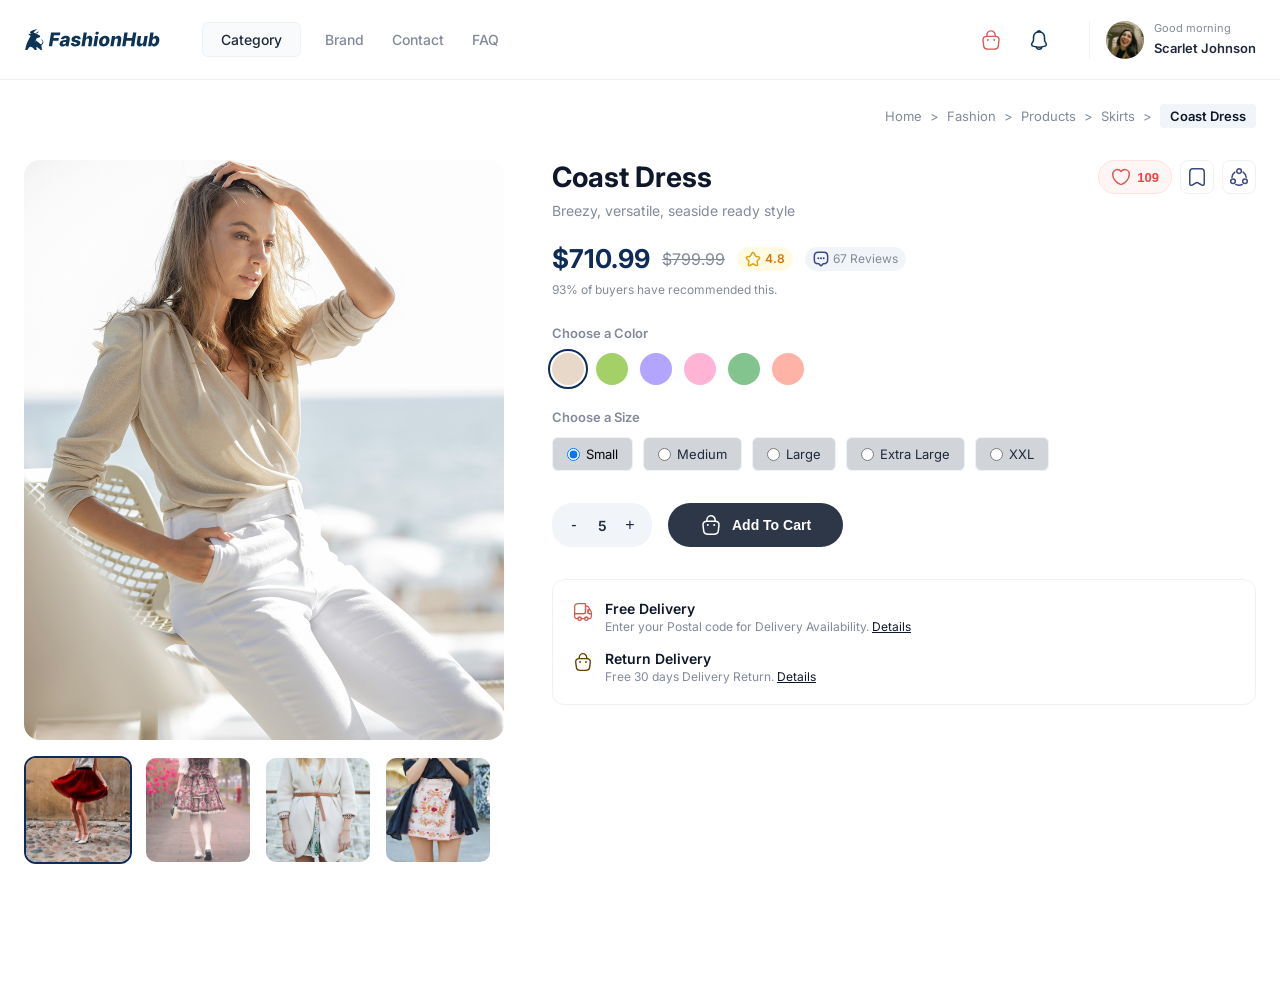
==== index.html @ 1ef2598a "Refactor code structure for improved readability and maintainability" ====
<!DOCTYPE html>
<html lang="fa" dir="ltr">
<head>
    <meta charset="UTF-8">
    <meta name="viewport" content="width=device-width, initial-scale=1.0">
    <title>FashionHub - Product Details</title>
    <link rel="stylesheet" href="style.css">
    <link rel="stylesheet" href="https://fonts.googleapis.com/css2?family=Inter:wght@400;500;600;700&display=swap">
</head>
<body>

    <header class="site-header">
        <div class="header-container">
            <div class="header-left">
                <a href="#" class="brand-logo">
                    <img src="assets/icons/logo.svg" alt="FashionHub" class="logo-img">
                </a>

                <nav class="main-nav">
                    <button type="button" aria-label="nav-btn" class="nav-btn">
                        Category
                    </button>

                    <a href="#" class="nav-link">Brand</a>
                    <a href="#" class="nav-link">Contact</a>
                    <a href="#" class="nav-link">FAQ</a>
                </nav>
            </div>

            <div class="header-right">
                <div class="action-icons">
                    <button class="icon-btn" aria-label="Search">
                        <img src="assets/icons/bag-red.svg" alt="bag-red" class="icon-img">
                    </button>
                    <button class="icon-btn" aria-label="Cart">
                        <img src="assets/icons/notification.svg" alt="Cart" class="icon-img">
                    </button>
                </div>

                <a href="#" class="user-profile">
                    <img src="assets/images/user-1.png" alt="Scarlet Johnson" class="avatar-img">
                    <span class="greeting-text">Good morning</span>
                    <span class="user-name">Scarlet Johnson</span>
                </a>
            </div>
        </div>
    </header>

    <main class="site-main">
        <div class="container">
            
            <nav class="breadcrumb">
                <a href="#">Home</a>
                <span class="separator">></span>
                <a href="#">Fashion</a>
                <span class="separator">></span>
                <a href="#">Products</a>
                <span class="separator">></span>
                <a href="#">Skirts</a>
                <span class="separator">></span>
                <span class="current">Coast Dress</span>
            </nav>

            <section class="product-section">
                <div class="product-gallery">
                    <div class="main-image-wrapper">
                        <img src="assets/images/product-1.png" alt="Coast Dress" class="main-img">
                    </div>
                    <div class="thumbnail-list">
                        <button class="thumb-btn active"><img src="assets/images/product-2.png" alt="thumb"></button>
                        <button class="thumb-btn"><img src="assets/images/product-3.png" alt="thumb"></button>
                        <button class="thumb-btn"><img src="assets/images/product-4.png" alt="thumb"></button>
                        <button class="thumb-btn"><img src="assets/images/product-5.png" alt="thumb"></button>
                    </div>
                </div>

                <div class="product-details">
                    <div class="details-header">
                        <h1 class="product-title">Coast Dress</h1>
                        <div class="header-actions">
                            <button class="wishlist-btn">
                                <img src="assets/icons/heart.svg" alt="heart">
                                <span>109</span>
                            </button>
                            <button class="action-icon-btn"><img src="assets/icons/archive.svg" alt="bookmark"></button>
                            <button class="action-icon-btn"><img src="assets/icons/share.svg" alt="share"></button>
                        </div>
                    </div>

                    <p class="product-subtitle">Breezy, versatile, seaside ready style</p>

                    <div class="price-row">
                        <span class="current-price">$710.99</span>
                        <span class="old-price">$799.99</span>
                        <div class="rating-badge">
                            <img src="assets/icons/star.svg" alt="star">
                            <span>4.8</span>
                        </div>
                        <div class="reviews-count-badge">
                            <img src="assets/icons/message.svg" alt="message">
                            <span>67 Reviews</span>
                        </div>
                    </div>

                    <p class="enjoy-text">93% of buyers have recommended this.</p>

                    <div class="option-block">
                        <span class="option-title">Choose a Color</span>
                        <div class="color-options">
                            <button class="color-btn active" style="background-color: #E8D8C8;"></button>
                            <button class="color-btn" style="background-color: #A3D168;"></button>
                            <button class="color-btn" style="background-color: #B2A4FF;"></button>
                            <button class="color-btn" style="background-color: #FFB4D6;"></button>
                            <button class="color-btn" style="background-color: #82C38E;"></button>
                            <button class="color-btn" style="background-color: #FFB3A7;"></button>
                        </div>
                    </div>

                    <div class="option-block">
                        <span class="option-title">Choose a Size</span>
                        <div class="size-options">
                            <label class="size-radio active"><input type="radio" name="size" checked> Small</label>
                            <label class="size-radio"><input type="radio" name="size"> Medium</label>
                            <label class="size-radio"><input type="radio" name="size"> Large</label>
                            <label class="size-radio"><input type="radio" name="size"> Extra Large</label>
                            <label class="size-radio"><input type="radio" name="size"> XXL</label>
                        </div>
                    </div>

                    <div class="cart-action-row">
                        <div class="quantity-control">
                            <button class="qty-btn">-</button>
                            <span class="qty-num">5</span>
                            <button class="qty-btn">+</button>
                        </div>
                        <button class="add-to-cart-btn">
                            <img src="assets/icons/bag-white.svg" alt="bag">
                            <span>Add To Cart</span>
                        </button>
                    </div>

                    <div class="delivery-box">
                        <div class="delivery-item">
                            <img src="assets/icons/truck.svg" alt="truck" class="delivery-icon">
                            <div>
                                <strong class="delivery-title">Free Delivery</strong>
                                <p class="delivery-desc">Enter your Postal code for Delivery Availability. <a href="#">Details</a></p>
                            </div>
                        </div>
                        <div class="delivery-item">
                            <img src="assets/icons/bag-brown.svg" alt="rotate" class="delivery-icon">
                            <div>
                                <strong class="delivery-title">Return Delivery</strong>
                                <p class="delivery-desc">Free 30 days Delivery Return. <a href="#">Details</a></p>
                            </div>
                        </div>
                    </div>

                </div>
            </section>

        </div>
    </main>

</body>
</html>
---- style.css ----
:root {
  --color-navy-dark: #0f2c59;
  --color-navy-medium: #334b73;
  --color-slate-dark: #1f293d;
  --color-brown: #793f14;
  --color-coral: #eb5757;
  --color-yellow: #e5a93c;
  --color-green: #1d6f42;
  --color-gray-light: #e2e8f0;
  --color-gray-medium: #64748b;
  --color-bg-light: #f8fafc;
  --color-white: #ffffff;

  --text-primary: #1e293b;
  --text-secondary: #828a99;
  --border-color: #edf2f7;
  --hover-bg: #e2e8f0;

  --font-main: "Inter", system-ui, -apple-system, sans-serif;
  --header-height: 80px;
  --radius-sm: 6px;
  --radius-full: 9999px;
  --transition: all 0.2s ease-in-out;
}

* {
  margin: 0;
  padding: 0;
  box-sizing: border-box;
}

body {
  font-family: var(--font-main);
  background-color: var(--color-white);
  color: var(--text-primary);
}

.site-header {
  width: 100%;
  height: var(--header-height);
  background-color: var(--color-white);
  border-bottom: 1px solid var(--border-color);
  display: flex;
  align-items: center;
  position: sticky;
  top: 0;
  z-index: 1000;
}

.header-container {
  width: 100%;
  max-width: 1280px;
  margin-left: auto;
  margin-right: auto;
  padding-left: 24px;
  padding-right: 24px;
  display: flex;
  align-items: center;
  justify-content: space-between;
}

.header-left {
  display: flex;
  align-items: center;
}

.brand-logo {
  display: flex;
  align-items: center;
  text-decoration: none;
  color: var(--text-primary);
  margin-right: 32px;
}

.logo-img {
  width: 136px;
  object-fit: contain;
  margin-right: 10px;
}

.main-nav {
  display: flex;
  align-items: center;
}

.nav-btn {
  background-color: var(--color-bg-light);
  border: 1px solid var(--border-color);
  padding-top: 8px;
  padding-bottom: 8px;
  padding-left: 18px;
  padding-right: 18px;
  margin-right: 12px;
  font-family: var(--font-main);
  font-size: 14px;
  font-weight: 500;
  color: var(--text-primary);
  border-radius: var(--radius-sm);
  cursor: pointer;
}

.nav-link {
  padding-top: 8px;
  padding-bottom: 8px;
  padding-left: 12px;
  padding-right: 12px;
  margin-right: 4px;
  font-size: 14px;
  font-weight: 500;
  color: var(--text-secondary);
  text-decoration: none;
  border-radius: var(--radius-sm);
}

.header-right {
  display: flex;
  align-items: center;
}

.action-icons {
  display: flex;
  align-items: center;
  margin-right: 18px;
}

.icon-btn {
  width: 40px;
  height: 40px;
  margin-left: 4px;
  margin-right: 4px;
  border-radius: var(--radius-full);
  border: none;
  background: transparent;
  display: flex;
  align-items: center;
  justify-content: center;
  cursor: pointer;
}

.icon-img {
  width: 22px;
  height: 22px;
  object-fit: contain;
}

.user-profile {
  display: grid;
  grid-template-columns: auto auto;
  grid-template-rows: auto auto;
  grid-template-areas:
    "avatar greeting"
    "avatar name";
  align-items: center;
  column-gap: 10px;
  row-gap: 2px;
  padding-left: 16px;
  margin-left: 8px;
  border-left: 1px solid var(--border-color);
  text-decoration: none;
}

.avatar-img {
  grid-area: avatar;
  width: 38px;
  height: 38px;
  border-radius: var(--radius-full);
  object-fit: cover;
}

.greeting-text {
  grid-area: greeting;
  font-size: 11px;
  font-weight: 400;
  color: var(--text-secondary);
  line-height: 1;
}

.user-name {
  grid-area: name;
  font-size: 13px;
  font-weight: 600;
  color: var(--text-primary);
  line-height: 1.2;
}

.site-main {
  width: 100%;
  padding-top: 24px;
  padding-bottom: 60px;
}

.container {
  width: 1280px;
  margin-left: auto;
  margin-right: auto;
  padding-left: 24px;
  padding-right: 24px;
}

.breadcrumb {
  display: flex;
  justify-content: flex-end;
  gap: 8px;
  font-size: 13px;
  margin-bottom: 32px;
  align-items: center;
}

.breadcrumb a {
  color: var(--text-secondary);
  text-decoration: none;
}

.breadcrumb .separator {
  color: var(--text-secondary);
}

.breadcrumb .current {
  color: #0f172a;
  font-weight: 600;
  background-color: #f1f5f9;
  padding-top: 4px;
  padding-bottom: 4px;
  padding-left: 10px;
  padding-right: 10px;
  border-radius: 4px;
}

.product-section {
  display: grid;
  grid-template-columns: 480px 1fr;
  gap: 48px;
  margin-bottom: 64px;
}

.product-gallery {
  display: flex;
  flex-direction: column;
}

.main-image-wrapper {
  width: 480px;
  height: 580px;
  border-radius: 16px;
  overflow: hidden;
  margin-bottom: 16px;
  background-color: #f8fafc;
}

.main-img {
  width: 100%;
  height: 100%;
  object-fit: cover;
}

.thumbnail-list {
  display: flex;
  gap: 12px;
}

.thumb-btn {
  width: 108px;
  height: 108px;
  border-radius: 12px;
  border: 2px solid transparent;
  overflow: hidden;
  padding: 0;
  cursor: pointer;
  background: transparent;
}

.thumb-btn.active {
  border-color: #0f2c59;
}

.thumb-btn img {
  width: 100%;
  height: 100%;
  object-fit: cover;
}

.product-details {
  display: flex;
  flex-direction: column;
}

.details-header {
  display: flex;
  justify-content: space-between;
  align-items: center;
  margin-bottom: 8px;
}

.product-title {
  font-size: 28px;
  font-weight: 700;
  color: #0f172a;
}

.header-actions {
  display: flex;
  align-items: center;
  gap: 8px;
}

.wishlist-btn {
  display: flex;
  align-items: center;
  gap: 6px;
  padding-top: 6px;
  padding-bottom: 6px;
  padding-left: 12px;
  padding-right: 12px;
  border: 1px solid #fee2e2;
  background-color: #fff5f5;
  border-radius: 20px;
  color: #ef4444;
  font-size: 13px;
  font-weight: 600;
  cursor: pointer;
}

.action-icon-btn {
  width: 34px;
  height: 34px;
  border: 1px solid var(--border-color);
  border-radius: 8px;
  background: var(--color-white);
  display: flex;
  align-items: center;
  justify-content: center;
  cursor: pointer;
}

.product-subtitle {
  font-size: 14px;
  color: var(--text-secondary);
  margin-bottom: 24px;
}

.price-row {
  display: flex;
  align-items: center;
  gap: 12px;
  margin-bottom: 8px;
}

.current-price {
  font-size: 26px;
  font-weight: 700;
  color: #0f2c59;
}

.old-price {
  font-size: 16px;
  color: var(--text-secondary);
  text-decoration: line-through;
}

.rating-badge {
  display: flex;
  align-items: center;
  gap: 4px;
  background-color: #fffbe3;
  padding-top: 4px;
  padding-bottom: 4px;
  padding-left: 8px;
  padding-right: 8px;
  border-radius: 12px;
  font-size: 12px;
  font-weight: 600;
  color: #d97706;
}

.reviews-count-badge {
  display: flex;
  align-items: center;
  gap: 4px;
  background-color: #f1f5f9;
  padding-top: 4px;
  padding-bottom: 4px;
  padding-left: 8px;
  padding-right: 8px;
  border-radius: 12px;
  font-size: 12px;
  color: var(--text-secondary);
}

.enjoy-text {
  font-size: 12px;
  color: var(--text-secondary);
  margin-bottom: 28px;
}

.option-block {
  margin-bottom: 24px;
}

.option-title {
  display: block;
  font-size: 13px;
  font-weight: 600;
  color: var(--text-secondary);
  margin-bottom: 12px;
}

.color-options {
  display: flex;
  gap: 12px;
}

.color-btn {
  width: 32px;
  height: 32px;
  border-radius: 50%;
  border: none;
  cursor: pointer;
  outline: 2px solid transparent;
  outline-offset: 2px;
}

.color-btn.active {
  outline-color: #0f2c59;
}

.size-options {
  display: flex;
  gap: 10px;
}

.size-radio {
  display: flex;
  align-items: center;
  gap: 6px;
  padding-top: 8px;
  padding-bottom: 8px;
  padding-left: 14px;
  padding-right: 14px;
  border: 1px solid var(--border-color);
  border-radius: var(--radius-sm);
  font-size: 13px;
  color: var(--text-primary);
  cursor: pointer;
  background-color: #d1d5da;
}

.size-radio.active {
  /* background-color: #2563eb; */
  color: #070505;
  /* border-color: #2563eb; */
}

.cart-action-row {
  display: flex;
  gap: 16px;
  margin-top: 8px;
  margin-bottom: 32px;
}

.quantity-control {
  display: flex;
  align-items: center;
  background-color: #f1f5f9;
  border-radius: 20px;
  padding-left: 6px;
  padding-right: 6px;
}

.qty-btn {
  width: 32px;
  height: 32px;
  border: none;
  background: transparent;
  font-size: 16px;
  cursor: pointer;
  color: var(--text-primary);
}

.qty-num {
  width: 24px;
  text-align: center;
  font-size: 14px;
  font-weight: 600;
}

.add-to-cart-btn {
  display: flex;
  align-items: center;
  justify-content: center;
  gap: 10px;
  padding-left: 32px;
  padding-right: 32px;
  height: 44px;
  background-color: #2d3748;
  color: #ffffff;
  border: none;
  border-radius: 22px;
  font-size: 14px;
  font-weight: 600;
  cursor: pointer;
}

.delivery-box {
  border: 1px solid var(--border-color);
  border-radius: 12px;
  padding: 20px;
  display: flex;
  flex-direction: column;
  gap: 16px;
  background-color: #ffffff;
}

.delivery-item {
  display: flex;
  align-items: flex-start;
  gap: 12px;
}

.delivery-icon {
  width: 20px;
  height: 20px;
  margin-top: 2px;
}

.delivery-title {
  display: block;
  font-size: 14px;
  font-weight: 600;
  color: #0f172a;
  margin-bottom: 2px;
}

.delivery-desc {
  font-size: 12px;
  color: var(--text-secondary);
}

.delivery-desc a {
  color: #0f172a;
  text-decoration: underline;
}
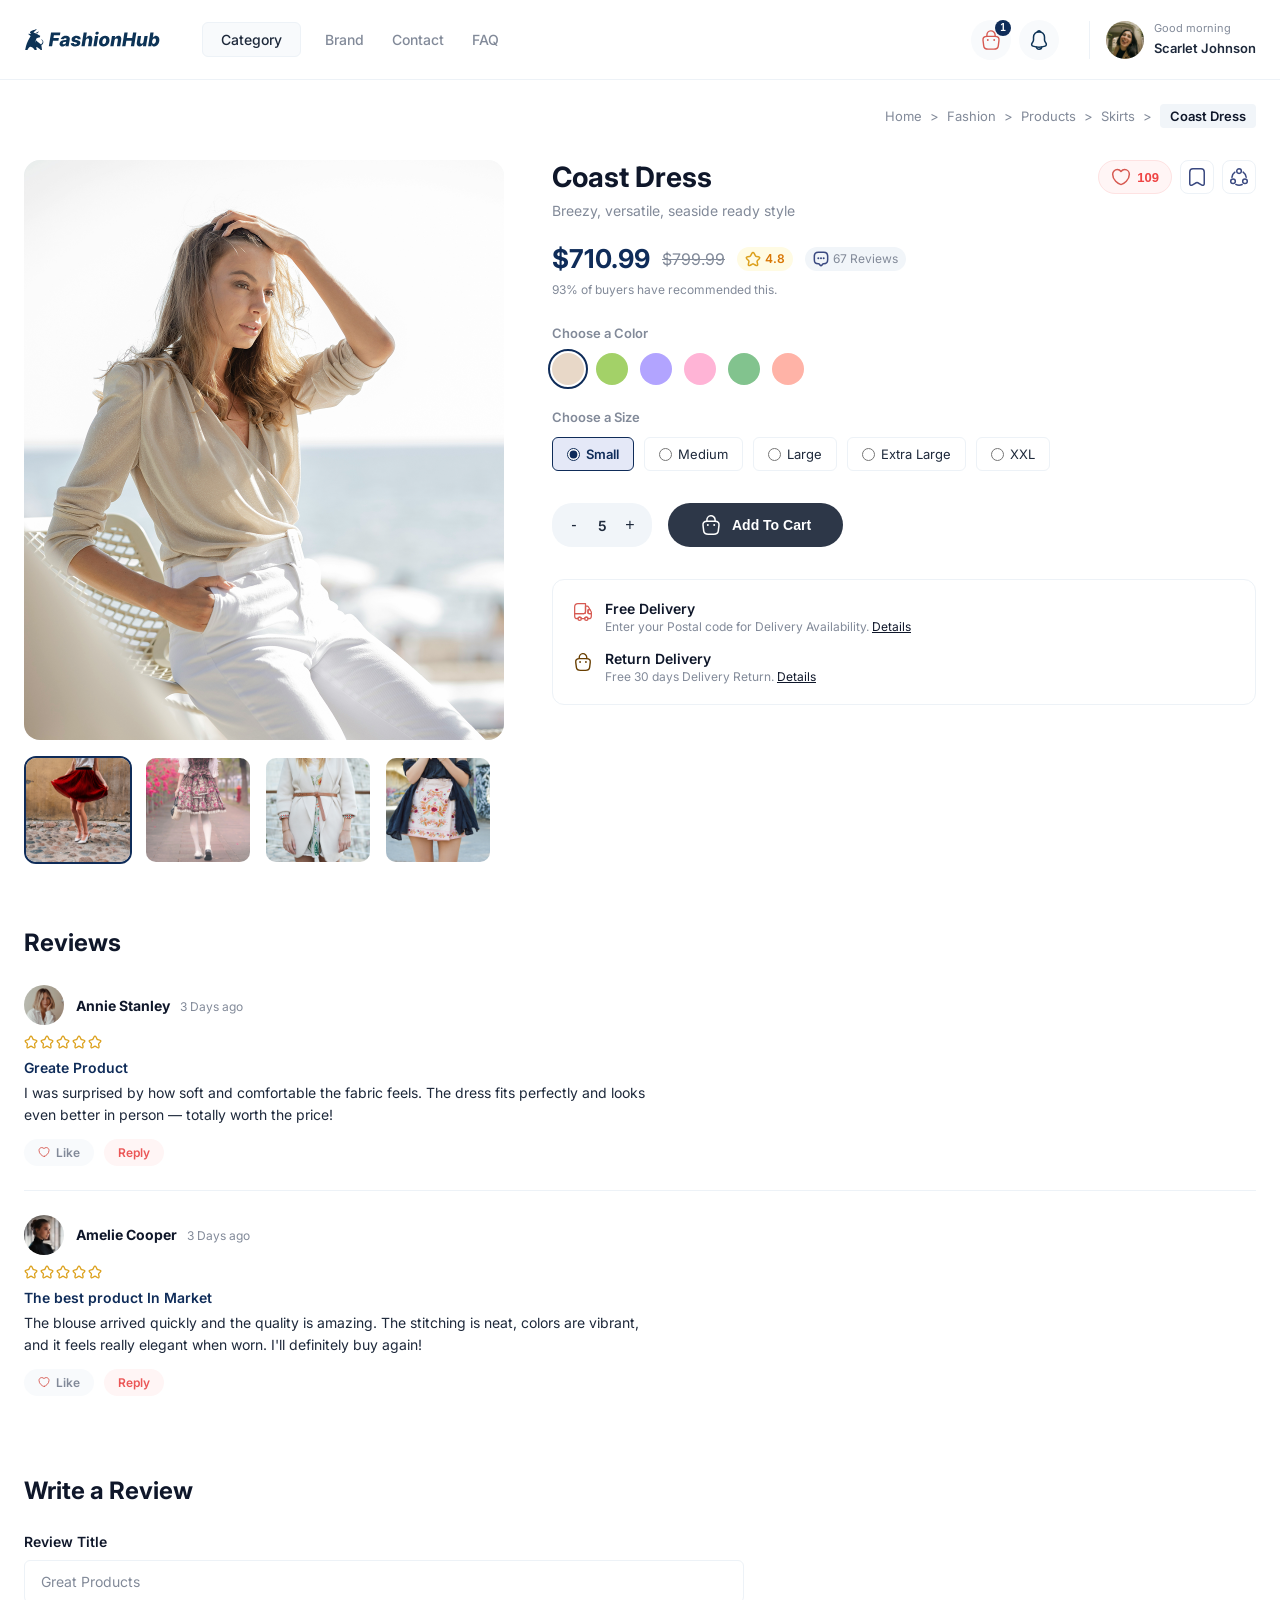
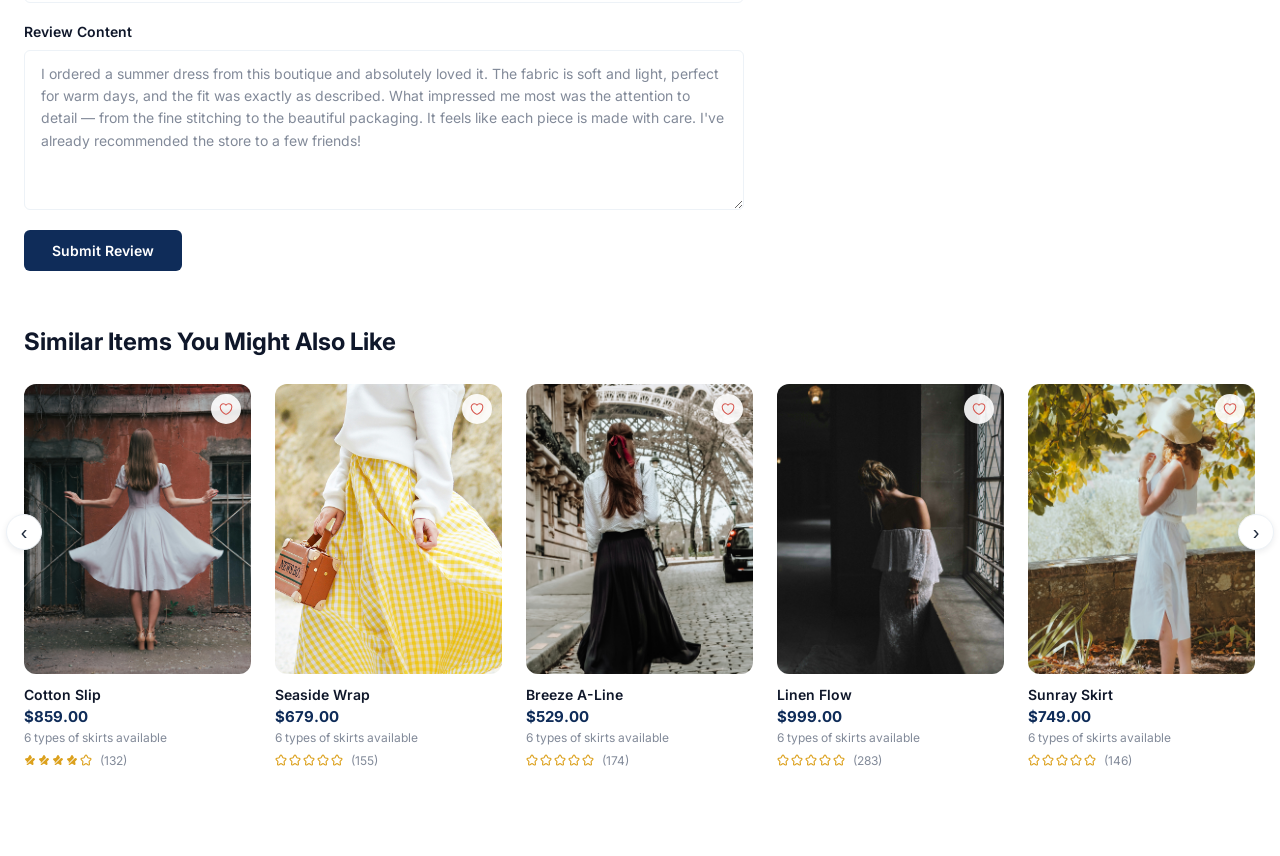
==== commit 54d8b0ae: "Update index.html and style.css for improved layout and interactivity" ====
--- a/index.html
+++ b/index.html
@@ -1,166 +1,499 @@
-<!DOCTYPE html>
-<html lang="fa" dir="ltr">
-<head>
-    <meta charset="UTF-8">
-    <meta name="viewport" content="width=device-width, initial-scale=1.0">
+<!doctype html>
+<html lang="en" dir="ltr">
+  <head>
+    <meta charset="UTF-8" />
+    <meta name="viewport" content="width=device-width, initial-scale=1.0" />
     <title>FashionHub - Product Details</title>
-    <link rel="stylesheet" href="style.css">
-    <link rel="stylesheet" href="https://fonts.googleapis.com/css2?family=Inter:wght@400;500;600;700&display=swap">
-</head>
-<body>
-
+    <link rel="stylesheet" href="style.css" />
+    <link
+      rel="stylesheet"
+      href="https://fonts.googleapis.com/css2?family=Inter:wght@400;500;600;700&display=swap"
+    />
+  </head>
+  <body>
     <header class="site-header">
-        <div class="header-container">
-            <div class="header-left">
-                <a href="#" class="brand-logo">
-                    <img src="assets/icons/logo.svg" alt="FashionHub" class="logo-img">
-                </a>
-
-                <nav class="main-nav">
-                    <button type="button" aria-label="nav-btn" class="nav-btn">
-                        Category
-                    </button>
-
-                    <a href="#" class="nav-link">Brand</a>
-                    <a href="#" class="nav-link">Contact</a>
-                    <a href="#" class="nav-link">FAQ</a>
-                </nav>
-            </div>
-
-            <div class="header-right">
-                <div class="action-icons">
-                    <button class="icon-btn" aria-label="Search">
-                        <img src="assets/icons/bag-red.svg" alt="bag-red" class="icon-img">
-                    </button>
-                    <button class="icon-btn" aria-label="Cart">
-                        <img src="assets/icons/notification.svg" alt="Cart" class="icon-img">
-                    </button>
-                </div>
-
-                <a href="#" class="user-profile">
-                    <img src="assets/images/user-1.png" alt="Scarlet Johnson" class="avatar-img">
-                    <span class="greeting-text">Good morning</span>
-                    <span class="user-name">Scarlet Johnson</span>
-                </a>
-            </div>
+      <div class="header-container">
+        <div class="header-left">
+          <a href="#" class="brand-logo">
+            <img
+              src="assets/icons/logo.svg"
+              alt="FashionHub"
+              class="logo-img"
+            />
+          </a>
+
+          <nav class="main-nav">
+            <button type="button" aria-label="nav-btn" class="nav-btn">
+              Category
+            </button>
+
+            <a href="#" class="nav-link">Brand</a>
+            <a href="#" class="nav-link">Contact</a>
+            <a href="#" class="nav-link">FAQ</a>
+          </nav>
         </div>
+
+        <div class="header-right">
+          <div class="action-icons">
+            <button class="icon-btn" aria-label="Cart, 1 item">
+              <img src="assets/icons/bag-red.svg" alt="" class="icon-img" />
+              <span class="badge-count">1</span>
+            </button>
+            <button class="icon-btn" aria-label="Notifications">
+              <img
+                src="assets/icons/notification.svg"
+                alt=""
+                class="icon-img"
+              />
+            </button>
+          </div>
+
+          <a href="#" class="user-profile">
+            <img
+              src="assets/images/user-1.png"
+              alt="Scarlet Johnson"
+              class="avatar-img"
+            />
+            <span class="greeting-text">Good morning</span>
+            <span class="user-name">Scarlet Johnson</span>
+          </a>
+        </div>
+      </div>
     </header>
 
     <main class="site-main">
-        <div class="container">
-            
-            <nav class="breadcrumb">
-                <a href="#">Home</a>
-                <span class="separator">></span>
-                <a href="#">Fashion</a>
-                <span class="separator">></span>
-                <a href="#">Products</a>
-                <span class="separator">></span>
-                <a href="#">Skirts</a>
-                <span class="separator">></span>
-                <span class="current">Coast Dress</span>
-            </nav>
-
-            <section class="product-section">
-                <div class="product-gallery">
-                    <div class="main-image-wrapper">
-                        <img src="assets/images/product-1.png" alt="Coast Dress" class="main-img">
-                    </div>
-                    <div class="thumbnail-list">
-                        <button class="thumb-btn active"><img src="assets/images/product-2.png" alt="thumb"></button>
-                        <button class="thumb-btn"><img src="assets/images/product-3.png" alt="thumb"></button>
-                        <button class="thumb-btn"><img src="assets/images/product-4.png" alt="thumb"></button>
-                        <button class="thumb-btn"><img src="assets/images/product-5.png" alt="thumb"></button>
-                    </div>
-                </div>
-
-                <div class="product-details">
-                    <div class="details-header">
-                        <h1 class="product-title">Coast Dress</h1>
-                        <div class="header-actions">
-                            <button class="wishlist-btn">
-                                <img src="assets/icons/heart.svg" alt="heart">
-                                <span>109</span>
-                            </button>
-                            <button class="action-icon-btn"><img src="assets/icons/archive.svg" alt="bookmark"></button>
-                            <button class="action-icon-btn"><img src="assets/icons/share.svg" alt="share"></button>
-                        </div>
-                    </div>
-
-                    <p class="product-subtitle">Breezy, versatile, seaside ready style</p>
-
-                    <div class="price-row">
-                        <span class="current-price">$710.99</span>
-                        <span class="old-price">$799.99</span>
-                        <div class="rating-badge">
-                            <img src="assets/icons/star.svg" alt="star">
-                            <span>4.8</span>
-                        </div>
-                        <div class="reviews-count-badge">
-                            <img src="assets/icons/message.svg" alt="message">
-                            <span>67 Reviews</span>
-                        </div>
-                    </div>
-
-                    <p class="enjoy-text">93% of buyers have recommended this.</p>
-
-                    <div class="option-block">
-                        <span class="option-title">Choose a Color</span>
-                        <div class="color-options">
-                            <button class="color-btn active" style="background-color: #E8D8C8;"></button>
-                            <button class="color-btn" style="background-color: #A3D168;"></button>
-                            <button class="color-btn" style="background-color: #B2A4FF;"></button>
-                            <button class="color-btn" style="background-color: #FFB4D6;"></button>
-                            <button class="color-btn" style="background-color: #82C38E;"></button>
-                            <button class="color-btn" style="background-color: #FFB3A7;"></button>
-                        </div>
-                    </div>
-
-                    <div class="option-block">
-                        <span class="option-title">Choose a Size</span>
-                        <div class="size-options">
-                            <label class="size-radio active"><input type="radio" name="size" checked> Small</label>
-                            <label class="size-radio"><input type="radio" name="size"> Medium</label>
-                            <label class="size-radio"><input type="radio" name="size"> Large</label>
-                            <label class="size-radio"><input type="radio" name="size"> Extra Large</label>
-                            <label class="size-radio"><input type="radio" name="size"> XXL</label>
-                        </div>
-                    </div>
-
-                    <div class="cart-action-row">
-                        <div class="quantity-control">
-                            <button class="qty-btn">-</button>
-                            <span class="qty-num">5</span>
-                            <button class="qty-btn">+</button>
-                        </div>
-                        <button class="add-to-cart-btn">
-                            <img src="assets/icons/bag-white.svg" alt="bag">
-                            <span>Add To Cart</span>
-                        </button>
-                    </div>
-
-                    <div class="delivery-box">
-                        <div class="delivery-item">
-                            <img src="assets/icons/truck.svg" alt="truck" class="delivery-icon">
-                            <div>
-                                <strong class="delivery-title">Free Delivery</strong>
-                                <p class="delivery-desc">Enter your Postal code for Delivery Availability. <a href="#">Details</a></p>
-                            </div>
-                        </div>
-                        <div class="delivery-item">
-                            <img src="assets/icons/bag-brown.svg" alt="rotate" class="delivery-icon">
-                            <div>
-                                <strong class="delivery-title">Return Delivery</strong>
-                                <p class="delivery-desc">Free 30 days Delivery Return. <a href="#">Details</a></p>
-                            </div>
-                        </div>
-                    </div>
-
-                </div>
-            </section>
-
-        </div>
+      <div class="container">
+        <nav class="breadcrumb">
+          <a href="#">Home</a>
+          <span class="separator">></span>
+          <a href="#">Fashion</a>
+          <span class="separator">></span>
+          <a href="#">Products</a>
+          <span class="separator">></span>
+          <a href="#">Skirts</a>
+          <span class="separator">></span>
+          <span class="current">Coast Dress</span>
+        </nav>
+
+        <section class="product-section">
+          <div class="product-gallery">
+            <div class="main-image-wrapper">
+              <!-- Replace with a photo of the model in white trousers; object-position/animation below keep the crop above the hips -->
+              <img
+                src="assets/images/product-1.png"
+                alt="Model wearing the Coast Dress top with white trousers"
+                class="main-img"
+              />
+            </div>
+            <div class="thumbnail-list">
+              <button class="thumb-btn active">
+                <img src="assets/images/product-2.png" alt="thumb" />
+              </button>
+              <button class="thumb-btn">
+                <img src="assets/images/product-3.png" alt="thumb" />
+              </button>
+              <button class="thumb-btn">
+                <img src="assets/images/product-4.png" alt="thumb" />
+              </button>
+              <button class="thumb-btn">
+                <img src="assets/images/product-5.png" alt="thumb" />
+              </button>
+            </div>
+          </div>
+
+          <div class="product-details">
+            <div class="details-header">
+              <h1 class="product-title">Coast Dress</h1>
+              <div class="header-actions">
+                <button class="wishlist-btn">
+                  <img src="assets/icons/heart.svg" alt="heart" />
+                  <span>109</span>
+                </button>
+                <button class="action-icon-btn">
+                  <img src="assets/icons/archive.svg" alt="bookmark" />
+                </button>
+                <button class="action-icon-btn">
+                  <img src="assets/icons/share.svg" alt="share" />
+                </button>
+              </div>
+            </div>
+
+            <p class="product-subtitle">
+              Breezy, versatile, seaside ready style
+            </p>
+
+            <div class="price-row">
+              <span class="current-price">$710.99</span>
+              <span class="old-price">$799.99</span>
+              <div class="rating-badge">
+                <img src="assets/icons/star.svg" alt="star" />
+                <span>4.8</span>
+              </div>
+              <div class="reviews-count-badge">
+                <img src="assets/icons/message.svg" alt="message" />
+                <span>67 Reviews</span>
+              </div>
+            </div>
+
+            <p class="enjoy-text">93% of buyers have recommended this.</p>
+
+            <div class="option-block">
+              <span class="option-title">Choose a Color</span>
+              <div class="color-options">
+                <button
+                  class="color-btn active"
+                  style="background-color: #e8d8c8"
+                ></button>
+                <button
+                  class="color-btn"
+                  style="background-color: #a3d168"
+                ></button>
+                <button
+                  class="color-btn"
+                  style="background-color: #b2a4ff"
+                ></button>
+                <button
+                  class="color-btn"
+                  style="background-color: #ffb4d6"
+                ></button>
+                <button
+                  class="color-btn"
+                  style="background-color: #82c38e"
+                ></button>
+                <button
+                  class="color-btn"
+                  style="background-color: #ffb3a7"
+                ></button>
+              </div>
+            </div>
+
+            <div class="option-block">
+              <span class="option-title">Choose a Size</span>
+              <div class="size-options">
+                <label class="size-radio active"
+                  ><input type="radio" name="size" checked /> Small</label
+                >
+                <label class="size-radio"
+                  ><input type="radio" name="size" /> Medium</label
+                >
+                <label class="size-radio"
+                  ><input type="radio" name="size" /> Large</label
+                >
+                <label class="size-radio"
+                  ><input type="radio" name="size" /> Extra Large</label
+                >
+                <label class="size-radio"
+                  ><input type="radio" name="size" /> XXL</label
+                >
+              </div>
+            </div>
+
+            <div class="cart-action-row">
+              <div class="quantity-control">
+                <button class="qty-btn">-</button>
+                <span class="qty-num">5</span>
+                <button class="qty-btn">+</button>
+              </div>
+              <button class="add-to-cart-btn">
+                <img src="assets/icons/bag-white.svg" alt="bag" />
+                <span>Add To Cart</span>
+              </button>
+            </div>
+
+            <div class="delivery-box">
+              <div class="delivery-item">
+                <img
+                  src="assets/icons/truck.svg"
+                  alt="truck"
+                  class="delivery-icon"
+                />
+                <div>
+                  <strong class="delivery-title">Free Delivery</strong>
+                  <p class="delivery-desc">
+                    Enter your Postal code for Delivery Availability.
+                    <a href="#">Details</a>
+                  </p>
+                </div>
+              </div>
+              <div class="delivery-item">
+                <img
+                  src="assets/icons/bag-brown.svg"
+                  alt="rotate"
+                  class="delivery-icon"
+                />
+                <div>
+                  <strong class="delivery-title">Return Delivery</strong>
+                  <p class="delivery-desc">
+                    Free 30 days Delivery Return. <a href="#">Details</a>
+                  </p>
+                </div>
+              </div>
+            </div>
+          </div>
+        </section>
+
+        <section class="reviews-section">
+          <h2 class="section-title">Reviews</h2>
+
+          <div class="review-list">
+            <article class="review-item">
+              <div class="review-top">
+                <img
+                  src="assets/images/user-2.png"
+                  alt="Annie Stanley"
+                  class="reviewer-avatar"
+                />
+                <div class="review-meta">
+                  <span class="reviewer-name">Annie Stanley</span>
+                  <span class="review-date">3 Days ago</span>
+                </div>
+              </div>
+              <div
+                class="review-stars"
+                role="img"
+                aria-label="5 out of 5 stars"
+              >
+                <img src="assets/icons/star.svg" alt="" />
+                <img src="assets/icons/star.svg" alt="" />
+                <img src="assets/icons/star.svg" alt="" />
+                <img src="assets/icons/star.svg" alt="" />
+                <img src="assets/icons/star.svg" alt="" />
+              </div>
+              <h3 class="review-title">Greate Product</h3>
+              <p class="review-text">
+                I was surprised by how soft and comfortable the fabric feels.
+                The dress fits perfectly and looks even better in person —
+                totally worth the price!
+              </p>
+              <div class="review-actions">
+                <button type="button" class="review-action-btn like-btn">
+                  <img src="assets/icons/heart.svg" alt="" />
+                  Like
+                </button>
+                <button type="button" class="review-action-btn reply-btn">
+                  Reply
+                </button>
+              </div>
+            </article>
+
+            <article class="review-item">
+              <div class="review-top">
+                <img
+                  src="assets/images/user-3.png"
+                  alt="Amelie Cooper"
+                  class="reviewer-avatar"
+                />
+                <div class="review-meta">
+                  <span class="reviewer-name">Amelie Cooper</span>
+                  <span class="review-date">3 Days ago</span>
+                </div>
+              </div>
+              <div
+                class="review-stars"
+                role="img"
+                aria-label="5 out of 5 stars"
+              >
+                <img src="assets/icons/star.svg" alt="" />
+                <img src="assets/icons/star.svg" alt="" />
+                <img src="assets/icons/star.svg" alt="" />
+                <img src="assets/icons/star.svg" alt="" />
+                <img src="assets/icons/star.svg" alt="" />
+              </div>
+              <h3 class="review-title">The best product In Market</h3>
+              <p class="review-text">
+                The blouse arrived quickly and the quality is amazing. The
+                stitching is neat, colors are vibrant, and it feels really
+                elegant when worn. I'll definitely buy again!
+              </p>
+              <div class="review-actions">
+                <button type="button" class="review-action-btn like-btn">
+                  <img src="assets/icons/heart.svg" alt="" />
+                  Like
+                </button>
+                <button type="button" class="review-action-btn reply-btn">
+                  Reply
+                </button>
+              </div>
+            </article>
+          </div>
+        </section>
+
+        <section class="write-review-section">
+          <h2 class="section-title">Write a Review</h2>
+
+          <form class="review-form" id="reviewForm" novalidate>
+            <div class="form-field">
+              <label for="reviewTitle">Review Title</label>
+              <input
+                type="text"
+                id="reviewTitle"
+                name="reviewTitle"
+                placeholder="Great Products"
+                required
+              />
+            </div>
+
+            <div class="form-field">
+              <label for="reviewContent">Review Content</label>
+              <textarea
+                id="reviewContent"
+                name="reviewContent"
+                rows="6"
+                placeholder="I ordered a summer dress from this boutique and absolutely loved it. The fabric is soft and light, perfect for warm days, and the fit was exactly as described. What impressed me most was the attention to detail — from the fine stitching to the beautiful packaging. It feels like each piece is made with care. I've already recommended the store to a few friends!"
+                required
+              ></textarea>
+            </div>
+
+            <button type="submit" class="submit-review-btn">
+              Submit Review
+            </button>
+          </form>
+        </section>
+
+        <section class="similar-section">
+          <h2 class="section-title">Similar Items You Might Also Like</h2>
+
+          <div class="similar-carousel">
+            <button
+              type="button"
+              class="carousel-arrow prev-arrow"
+              aria-label="Previous items"
+            >
+              &#8249;
+            </button>
+
+            <div class="similar-track">
+              <article class="similar-card">
+                <div class="similar-img-wrap">
+                  <img src="assets/images/product-6.png" alt="Cotton Slip" />
+                  <button
+                    type="button"
+                    class="similar-wishlist-btn"
+                    aria-label="Add Cotton Slip to wishlist"
+                  >
+                    <img src="assets/icons/heart.svg" alt="" />
+                  </button>
+                </div>
+                <h3 class="similar-name">Cotton Slip</h3>
+                <p class="similar-price">$859.00</p>
+                <p class="similar-sub">6 types of skirts available</p>
+                <div class="similar-rating">
+                  <img src="assets/icons/star-bold.svg" alt="" />
+                  <img src="assets/icons/star-bold.svg" alt="" />
+                  <img src="assets/icons/star-bold.svg" alt="" />
+                  <img src="assets/icons/star-bold.svg" alt="" />
+                  <img src="assets/icons/star.svg" alt="" />
+                  <span>(132)</span>
+                </div>
+              </article>
+
+              <article class="similar-card">
+                <div class="similar-img-wrap">
+                  <img src="assets/images/product-7.png" alt="Seaside Wrap" />
+                  <button
+                    type="button"
+                    class="similar-wishlist-btn"
+                    aria-label="Add Seaside Wrap to wishlist"
+                  >
+                    <img src="assets/icons/heart.svg" alt="" />
+                  </button>
+                </div>
+                <h3 class="similar-name">Seaside Wrap</h3>
+                <p class="similar-price">$679.00</p>
+                <p class="similar-sub">6 types of skirts available</p>
+                <div class="similar-rating">
+                  <img src="assets/icons/star.svg" alt="" />
+                  <img src="assets/icons/star.svg" alt="" />
+                  <img src="assets/icons/star.svg" alt="" />
+                  <img src="assets/icons/star.svg" alt="" />
+                  <img src="assets/icons/star.svg" alt="" />
+                  <span>(155)</span>
+                </div>
+              </article>
+
+              <article class="similar-card">
+                <div class="similar-img-wrap">
+                  <img src="assets/images/product-8.png" alt="Breeze A-Line" />
+                  <button
+                    type="button"
+                    class="similar-wishlist-btn"
+                    aria-label="Add Breeze A-Line to wishlist"
+                  >
+                    <img src="assets/icons/heart.svg" alt="" />
+                  </button>
+                </div>
+                <h3 class="similar-name">Breeze A-Line</h3>
+                <p class="similar-price">$529.00</p>
+                <p class="similar-sub">6 types of skirts available</p>
+                <div class="similar-rating">
+                  <img src="assets/icons/star.svg" alt="" />
+                  <img src="assets/icons/star.svg" alt="" />
+                  <img src="assets/icons/star.svg" alt="" />
+                  <img src="assets/icons/star.svg" alt="" />
+                  <img src="assets/icons/star.svg" alt="" />
+                  <span>(174)</span>
+                </div>
+              </article>
+
+              <article class="similar-card">
+                <div class="similar-img-wrap">
+                  <img src="assets/images/product-9.png" alt="Linen Flow" />
+                  <button
+                    type="button"
+                    class="similar-wishlist-btn"
+                    aria-label="Add Linen Flow to wishlist"
+                  >
+                    <img src="assets/icons/heart.svg" alt="" />
+                  </button>
+                </div>
+                <h3 class="similar-name">Linen Flow</h3>
+                <p class="similar-price">$999.00</p>
+                <p class="similar-sub">6 types of skirts available</p>
+                <div class="similar-rating">
+                  <img src="assets/icons/star.svg" alt="" />
+                  <img src="assets/icons/star.svg" alt="" />
+                  <img src="assets/icons/star.svg" alt="" />
+                  <img src="assets/icons/star.svg" alt="" />
+                  <img src="assets/icons/star.svg" alt="" />
+                  <span>(283)</span>
+                </div>
+              </article>
+
+              <article class="similar-card">
+                <div class="similar-img-wrap">
+                  <img src="assets/images/product-10.png" alt="Sunray Skirt" />
+                  <button
+                    type="button"
+                    class="similar-wishlist-btn"
+                    aria-label="Add Sunray Skirt to wishlist"
+                  >
+                    <img src="assets/icons/heart.svg" alt="" />
+                  </button>
+                </div>
+                <h3 class="similar-name">Sunray Skirt</h3>
+                <p class="similar-price">$749.00</p>
+                <p class="similar-sub">6 types of skirts available</p>
+                <div class="similar-rating">
+                  <img src="assets/icons/star.svg" alt="" />
+                  <img src="assets/icons/star.svg" alt="" />
+                  <img src="assets/icons/star.svg" alt="" />
+                  <img src="assets/icons/star.svg" alt="" />
+                  <img src="assets/icons/star.svg" alt="" />
+                  <span>(146)</span>
+                </div>
+              </article>
+            </div>
+
+            <button
+              type="button"
+              class="carousel-arrow next-arrow"
+              aria-label="Next items"
+            >
+              &#8250;
+            </button>
+          </div>
+        </section>
+      </div>
     </main>
-
-</body>
-</html>+  </body>
+</html>
--- a/style.css
+++ b/style.css
@@ -70,6 +70,11 @@
   text-decoration: none;
   color: var(--text-primary);
   margin-right: 32px;
+  transition: opacity 0.2s ease;
+}
+
+.brand-logo:hover {
+  opacity: 0.8;
 }
 
 .logo-img {
@@ -97,6 +102,12 @@
   color: var(--text-primary);
   border-radius: var(--radius-sm);
   cursor: pointer;
+  transition: var(--transition);
+}
+
+.nav-btn:hover {
+  background-color: var(--hover-bg);
+  border-color: var(--color-navy-medium);
 }
 
 .nav-link {
@@ -110,6 +121,12 @@
   color: var(--text-secondary);
   text-decoration: none;
   border-radius: var(--radius-sm);
+  transition: var(--transition);
+}
+
+.nav-link:hover {
+  color: var(--color-navy-dark);
+  background-color: var(--color-bg-light);
 }
 
 .header-right {
@@ -124,17 +141,40 @@
 }
 
 .icon-btn {
+  position: relative;
   width: 40px;
   height: 40px;
   margin-left: 4px;
   margin-right: 4px;
   border-radius: var(--radius-full);
   border: none;
-  background: transparent;
+  background: var(--color-bg-light);
   display: flex;
   align-items: center;
   justify-content: center;
   cursor: pointer;
+  transition: var(--transition);
+}
+
+.icon-btn:hover {
+  background-color: var(--hover-bg);
+  transform: translateY(-1px);
+}
+
+.badge-count {
+  position: absolute;
+  top: 0;
+  right: 0;
+  min-width: 16px;
+  height: 16px;
+  padding: 0 4px;
+  border-radius: var(--radius-full);
+  background-color: var(--color-navy-dark);
+  color: var(--color-white);
+  font-size: 10px;
+  font-weight: 700;
+  line-height: 16px;
+  text-align: center;
 }
 
 .icon-img {
@@ -157,6 +197,11 @@
   margin-left: 8px;
   border-left: 1px solid var(--border-color);
   text-decoration: none;
+  transition: opacity 0.2s ease;
+}
+
+.user-profile:hover {
+  opacity: 0.75;
 }
 
 .avatar-img {
@@ -190,7 +235,8 @@
 }
 
 .container {
-  width: 1280px;
+  width: 100%;
+  max-width: 1280px;
   margin-left: auto;
   margin-right: auto;
   padding-left: 24px;
@@ -209,6 +255,12 @@
 .breadcrumb a {
   color: var(--text-secondary);
   text-decoration: none;
+  transition: color 0.2s ease;
+}
+
+.breadcrumb a:hover {
+  color: var(--color-navy-dark);
+  text-decoration: underline;
 }
 
 .breadcrumb .separator {
@@ -251,6 +303,23 @@
   width: 100%;
   height: 100%;
   object-fit: cover;
+  object-position: center 15%;
+  transform-origin: center 15%;
+  transition: transform 0.5s ease;
+}
+
+.main-image-wrapper:hover .main-img {
+  transform: scale(1.08);
+}
+
+@media (prefers-reduced-motion: reduce) {
+  .main-img {
+    transition: none;
+  }
+
+  .main-image-wrapper:hover .main-img {
+    transform: none;
+  }
 }
 
 .thumbnail-list {
@@ -267,16 +336,26 @@
   padding: 0;
   cursor: pointer;
   background: transparent;
+  transition: var(--transition);
 }
 
 .thumb-btn.active {
   border-color: #0f2c59;
+}
+
+.thumb-btn:not(.active):hover {
+  border-color: var(--color-gray-light);
 }
 
 .thumb-btn img {
   width: 100%;
   height: 100%;
   object-fit: cover;
+  transition: transform 0.4s ease;
+}
+
+.thumb-btn:hover img {
+  transform: scale(1.08);
 }
 
 .product-details {
@@ -318,6 +397,12 @@
   font-size: 13px;
   font-weight: 600;
   cursor: pointer;
+  transition: var(--transition);
+}
+
+.wishlist-btn:hover {
+  background-color: #ffe4e4;
+  border-color: #fecaca;
 }
 
 .action-icon-btn {
@@ -330,6 +415,12 @@
   align-items: center;
   justify-content: center;
   cursor: pointer;
+  transition: var(--transition);
+}
+
+.action-icon-btn:hover {
+  background-color: var(--color-bg-light);
+  border-color: var(--color-navy-medium);
 }
 
 .product-subtitle {
@@ -415,12 +506,19 @@
   border-radius: 50%;
   border: none;
   cursor: pointer;
+  transition:
+    transform 0.2s ease,
+    outline-color 0.2s ease;
   outline: 2px solid transparent;
   outline-offset: 2px;
 }
 
 .color-btn.active {
   outline-color: #0f2c59;
+}
+
+.color-btn:hover {
+  transform: scale(1.12);
 }
 
 .size-options {
@@ -441,13 +539,23 @@
   font-size: 13px;
   color: var(--text-primary);
   cursor: pointer;
-  background-color: #d1d5da;
+  background-color: var(--color-white);
+  transition: var(--transition);
+}
+
+.size-radio:hover {
+  border-color: var(--color-navy-dark);
 }
 
 .size-radio.active {
-  /* background-color: #2563eb; */
-  color: #070505;
-  /* border-color: #2563eb; */
+  background-color: #e4e8f7;
+  border-color: var(--color-navy-dark);
+  color: var(--color-navy-dark);
+  font-weight: 600;
+}
+
+.size-radio input {
+  accent-color: var(--color-navy-dark);
 }
 
 .cart-action-row {
@@ -470,10 +578,17 @@
   width: 32px;
   height: 32px;
   border: none;
+  border-radius: var(--radius-full);
   background: transparent;
   font-size: 16px;
   cursor: pointer;
   color: var(--text-primary);
+  transition: var(--transition);
+}
+
+.qty-btn:hover {
+  background-color: var(--color-white);
+  color: var(--color-navy-dark);
 }
 
 .qty-num {
@@ -498,6 +613,13 @@
   font-size: 14px;
   font-weight: 600;
   cursor: pointer;
+  transition: var(--transition);
+}
+
+.add-to-cart-btn:hover {
+  background-color: var(--color-navy-dark);
+  transform: translateY(-1px);
+  box-shadow: 0 8px 18px rgba(15, 44, 89, 0.25);
 }
 
 .delivery-box {
@@ -538,4 +660,385 @@
 .delivery-desc a {
   color: #0f172a;
   text-decoration: underline;
-}
+  transition: color 0.2s ease;
+}
+
+.delivery-desc a:hover {
+  color: var(--color-navy-dark);
+}
+
+/* ============ Section title (shared) ============ */
+
+.section-title {
+  font-size: 24px;
+  font-weight: 700;
+  color: #0f172a;
+  margin-bottom: 28px;
+}
+
+/* ============ Reviews ============ */
+
+.reviews-section {
+  margin-bottom: 56px;
+}
+
+.review-list {
+  display: flex;
+  flex-direction: column;
+}
+
+.review-item {
+  padding-top: 24px;
+  padding-bottom: 24px;
+  border-bottom: 1px solid var(--border-color);
+}
+
+.review-item:first-child {
+  padding-top: 0;
+}
+
+.review-item:last-child {
+  border-bottom: none;
+}
+
+.review-top {
+  display: flex;
+  align-items: center;
+  gap: 12px;
+  margin-bottom: 10px;
+}
+
+.reviewer-avatar {
+  width: 40px;
+  height: 40px;
+  border-radius: var(--radius-full);
+  object-fit: cover;
+}
+
+.review-meta {
+  display: flex;
+  align-items: baseline;
+  gap: 10px;
+}
+
+.reviewer-name {
+  font-size: 14px;
+  font-weight: 700;
+  color: #0f172a;
+}
+
+.review-date {
+  font-size: 12px;
+  color: var(--text-secondary);
+}
+
+.review-stars {
+  display: flex;
+  gap: 2px;
+  margin-bottom: 10px;
+}
+
+.review-stars img {
+  width: 14px;
+  height: 14px;
+}
+
+.review-title {
+  font-size: 14px;
+  font-weight: 600;
+  color: var(--color-navy-dark);
+  margin-bottom: 6px;
+}
+
+.review-text {
+  font-size: 14px;
+  line-height: 1.6;
+  color: var(--text-primary);
+  max-width: 640px;
+  margin-bottom: 12px;
+}
+
+.review-actions {
+  display: flex;
+  gap: 10px;
+}
+
+.review-action-btn {
+  display: flex;
+  align-items: center;
+  gap: 6px;
+  padding-top: 6px;
+  padding-bottom: 6px;
+  padding-left: 14px;
+  padding-right: 14px;
+  border-radius: var(--radius-full);
+  border: none;
+  font-family: var(--font-main);
+  font-size: 12px;
+  font-weight: 600;
+  cursor: pointer;
+  transition: var(--transition);
+}
+
+.review-action-btn img {
+  width: 12px;
+  height: 12px;
+}
+
+.like-btn {
+  background-color: var(--color-bg-light);
+  color: var(--text-secondary);
+}
+
+.like-btn:hover {
+  background-color: var(--hover-bg);
+  color: var(--text-primary);
+}
+
+.reply-btn {
+  background-color: #fff5f5;
+  color: var(--color-coral);
+}
+
+.reply-btn:hover {
+  background-color: #ffe4e4;
+}
+
+/* ============ Write a review ============ */
+
+.write-review-section {
+  margin-bottom: 56px;
+}
+
+.review-form {
+  display: flex;
+  flex-direction: column;
+  max-width: 720px;
+  gap: 20px;
+}
+
+.form-field {
+  display: flex;
+  flex-direction: column;
+  gap: 10px;
+}
+
+.form-field label {
+  font-size: 14px;
+  font-weight: 600;
+  color: #0f172a;
+}
+
+.form-field input,
+.form-field textarea {
+  font-family: var(--font-main);
+  font-size: 14px;
+  color: var(--text-primary);
+  border: 1px solid var(--border-color);
+  border-radius: var(--radius-sm);
+  padding: 12px 16px;
+  resize: vertical;
+  transition: border-color 0.2s ease;
+}
+
+.form-field input:hover,
+.form-field textarea:hover {
+  border-color: var(--color-gray-medium);
+}
+
+.form-field input::placeholder,
+.form-field textarea::placeholder {
+  color: var(--text-secondary);
+}
+
+.form-field input:focus-visible,
+.form-field textarea:focus-visible {
+  outline: 2px solid var(--color-navy-dark);
+  outline-offset: 1px;
+}
+
+.form-field textarea {
+  min-height: 150px;
+  line-height: 1.6;
+}
+
+.submit-review-btn {
+  align-self: flex-start;
+  padding-top: 12px;
+  padding-bottom: 12px;
+  padding-left: 28px;
+  padding-right: 28px;
+  background-color: var(--color-navy-dark);
+  color: var(--color-white);
+  border: none;
+  border-radius: var(--radius-sm);
+  font-family: var(--font-main);
+  font-size: 14px;
+  font-weight: 600;
+  cursor: pointer;
+  transition: var(--transition);
+}
+
+.submit-review-btn:hover {
+  background-color: var(--color-navy-medium);
+  transform: translateY(-1px);
+  box-shadow: 0 8px 18px rgba(15, 44, 89, 0.2);
+}
+
+/* ============ Similar items ============ */
+
+.similar-section {
+  margin-bottom: 24px;
+}
+
+.similar-carousel {
+  position: relative;
+}
+
+.similar-track {
+  display: flex;
+  gap: 24px;
+  overflow-x: auto;
+  scroll-snap-type: x mandatory;
+  padding-bottom: 4px;
+  scrollbar-width: none;
+}
+
+.similar-track::-webkit-scrollbar {
+  display: none;
+}
+
+.similar-card {
+  flex: 0 0 227px;
+  scroll-snap-align: start;
+  transition: transform 0.3s ease;
+}
+
+.similar-card:hover {
+  transform: translateY(-4px);
+}
+
+.similar-img-wrap {
+  position: relative;
+  width: 100%;
+  height: 290px;
+  border-radius: 12px;
+  overflow: hidden;
+  margin-bottom: 12px;
+  background-color: var(--color-bg-light);
+}
+
+.similar-img-wrap img {
+  width: 100%;
+  height: 100%;
+  object-fit: cover;
+  transition: transform 0.4s ease;
+}
+
+.similar-card:hover .similar-img-wrap img {
+  transform: scale(1.06);
+}
+
+.similar-wishlist-btn {
+  position: absolute;
+  top: 10px;
+  right: 10px;
+  width: 30px;
+  height: 30px;
+  border-radius: var(--radius-full);
+  border: none;
+  background-color: rgba(255, 255, 255, 0.9);
+  display: flex;
+  align-items: center;
+  justify-content: center;
+  cursor: pointer;
+  transition: var(--transition);
+}
+
+.similar-wishlist-btn img {
+  width: 14px;
+  height: 14px;
+}
+
+.similar-wishlist-btn:hover {
+  transform: scale(1.1);
+}
+
+.similar-wishlist-btn.active {
+  background-color: var(--color-coral);
+}
+
+.similar-wishlist-btn.active img {
+  filter: brightness(0) invert(1);
+}
+
+.similar-name {
+  font-size: 14px;
+  font-weight: 600;
+  color: #0f172a;
+  margin-bottom: 4px;
+}
+
+.similar-price {
+  font-size: 15px;
+  font-weight: 700;
+  color: var(--color-navy-dark);
+  margin-bottom: 4px;
+}
+
+.similar-sub {
+  font-size: 12px;
+  color: var(--text-secondary);
+  margin-bottom: 8px;
+}
+
+.similar-rating {
+  display: flex;
+  align-items: center;
+  gap: 2px;
+}
+
+.similar-rating img {
+  width: 12px;
+  height: 12px;
+}
+
+.similar-rating span {
+  margin-left: 6px;
+  font-size: 12px;
+  color: var(--text-secondary);
+}
+
+.carousel-arrow {
+  position: absolute;
+  top: 130px;
+  width: 36px;
+  height: 36px;
+  border-radius: var(--radius-full);
+  border: 1px solid var(--border-color);
+  background-color: var(--color-white);
+  color: var(--text-primary);
+  font-size: 20px;
+  line-height: 1;
+  display: flex;
+  align-items: center;
+  justify-content: center;
+  cursor: pointer;
+  box-shadow: 0 2px 6px rgba(15, 23, 42, 0.08);
+  z-index: 10;
+  transition: var(--transition);
+}
+
+.carousel-arrow:hover {
+  background-color: var(--color-navy-dark);
+  border-color: var(--color-navy-dark);
+  color: var(--color-white);
+}
+
+.prev-arrow {
+  left: -18px;
+}
+
+.next-arrow {
+  right: -18px;
+}
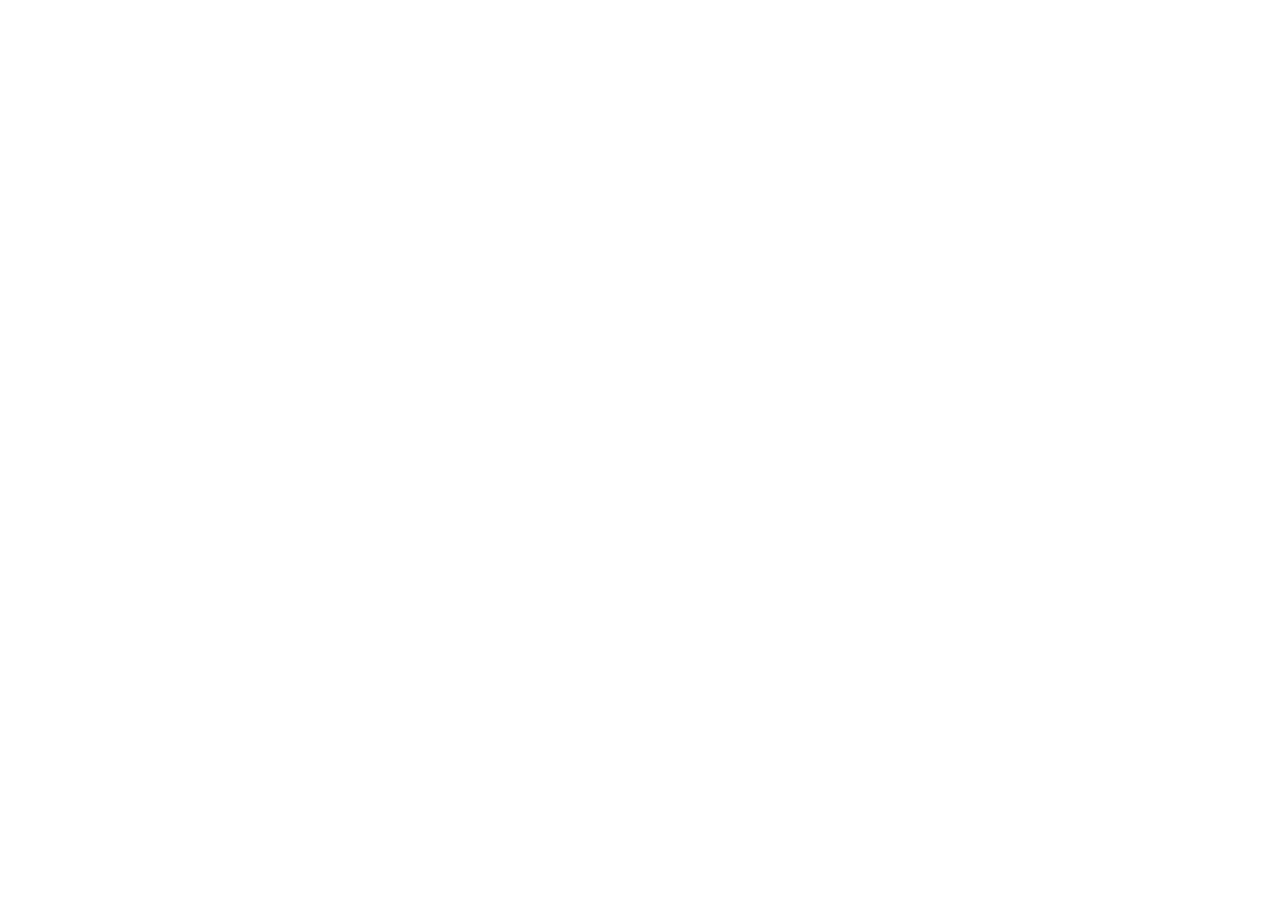
==== commit 9d11f416: "Refactor index.html and create new index_hz.html with updated structure and styles - Removed unneces" ====
--- a/index.html
+++ b/index.html
@@ -1,499 +1,11 @@
 <!doctype html>
-<html lang="en" dir="ltr">
+<html lang="en">
   <head>
     <meta charset="UTF-8" />
     <meta name="viewport" content="width=device-width, initial-scale=1.0" />
-    <title>FashionHub - Product Details</title>
+    <link rel="icon" type="image/png" href="/assets/icons/favicon.svg" />
+    <title>FashionHub</title>
     <link rel="stylesheet" href="style.css" />
-    <link
-      rel="stylesheet"
-      href="https://fonts.googleapis.com/css2?family=Inter:wght@400;500;600;700&display=swap"
-    />
   </head>
-  <body>
-    <header class="site-header">
-      <div class="header-container">
-        <div class="header-left">
-          <a href="#" class="brand-logo">
-            <img
-              src="assets/icons/logo.svg"
-              alt="FashionHub"
-              class="logo-img"
-            />
-          </a>
-
-          <nav class="main-nav">
-            <button type="button" aria-label="nav-btn" class="nav-btn">
-              Category
-            </button>
-
-            <a href="#" class="nav-link">Brand</a>
-            <a href="#" class="nav-link">Contact</a>
-            <a href="#" class="nav-link">FAQ</a>
-          </nav>
-        </div>
-
-        <div class="header-right">
-          <div class="action-icons">
-            <button class="icon-btn" aria-label="Cart, 1 item">
-              <img src="assets/icons/bag-red.svg" alt="" class="icon-img" />
-              <span class="badge-count">1</span>
-            </button>
-            <button class="icon-btn" aria-label="Notifications">
-              <img
-                src="assets/icons/notification.svg"
-                alt=""
-                class="icon-img"
-              />
-            </button>
-          </div>
-
-          <a href="#" class="user-profile">
-            <img
-              src="assets/images/user-1.png"
-              alt="Scarlet Johnson"
-              class="avatar-img"
-            />
-            <span class="greeting-text">Good morning</span>
-            <span class="user-name">Scarlet Johnson</span>
-          </a>
-        </div>
-      </div>
-    </header>
-
-    <main class="site-main">
-      <div class="container">
-        <nav class="breadcrumb">
-          <a href="#">Home</a>
-          <span class="separator">></span>
-          <a href="#">Fashion</a>
-          <span class="separator">></span>
-          <a href="#">Products</a>
-          <span class="separator">></span>
-          <a href="#">Skirts</a>
-          <span class="separator">></span>
-          <span class="current">Coast Dress</span>
-        </nav>
-
-        <section class="product-section">
-          <div class="product-gallery">
-            <div class="main-image-wrapper">
-              <!-- Replace with a photo of the model in white trousers; object-position/animation below keep the crop above the hips -->
-              <img
-                src="assets/images/product-1.png"
-                alt="Model wearing the Coast Dress top with white trousers"
-                class="main-img"
-              />
-            </div>
-            <div class="thumbnail-list">
-              <button class="thumb-btn active">
-                <img src="assets/images/product-2.png" alt="thumb" />
-              </button>
-              <button class="thumb-btn">
-                <img src="assets/images/product-3.png" alt="thumb" />
-              </button>
-              <button class="thumb-btn">
-                <img src="assets/images/product-4.png" alt="thumb" />
-              </button>
-              <button class="thumb-btn">
-                <img src="assets/images/product-5.png" alt="thumb" />
-              </button>
-            </div>
-          </div>
-
-          <div class="product-details">
-            <div class="details-header">
-              <h1 class="product-title">Coast Dress</h1>
-              <div class="header-actions">
-                <button class="wishlist-btn">
-                  <img src="assets/icons/heart.svg" alt="heart" />
-                  <span>109</span>
-                </button>
-                <button class="action-icon-btn">
-                  <img src="assets/icons/archive.svg" alt="bookmark" />
-                </button>
-                <button class="action-icon-btn">
-                  <img src="assets/icons/share.svg" alt="share" />
-                </button>
-              </div>
-            </div>
-
-            <p class="product-subtitle">
-              Breezy, versatile, seaside ready style
-            </p>
-
-            <div class="price-row">
-              <span class="current-price">$710.99</span>
-              <span class="old-price">$799.99</span>
-              <div class="rating-badge">
-                <img src="assets/icons/star.svg" alt="star" />
-                <span>4.8</span>
-              </div>
-              <div class="reviews-count-badge">
-                <img src="assets/icons/message.svg" alt="message" />
-                <span>67 Reviews</span>
-              </div>
-            </div>
-
-            <p class="enjoy-text">93% of buyers have recommended this.</p>
-
-            <div class="option-block">
-              <span class="option-title">Choose a Color</span>
-              <div class="color-options">
-                <button
-                  class="color-btn active"
-                  style="background-color: #e8d8c8"
-                ></button>
-                <button
-                  class="color-btn"
-                  style="background-color: #a3d168"
-                ></button>
-                <button
-                  class="color-btn"
-                  style="background-color: #b2a4ff"
-                ></button>
-                <button
-                  class="color-btn"
-                  style="background-color: #ffb4d6"
-                ></button>
-                <button
-                  class="color-btn"
-                  style="background-color: #82c38e"
-                ></button>
-                <button
-                  class="color-btn"
-                  style="background-color: #ffb3a7"
-                ></button>
-              </div>
-            </div>
-
-            <div class="option-block">
-              <span class="option-title">Choose a Size</span>
-              <div class="size-options">
-                <label class="size-radio active"
-                  ><input type="radio" name="size" checked /> Small</label
-                >
-                <label class="size-radio"
-                  ><input type="radio" name="size" /> Medium</label
-                >
-                <label class="size-radio"
-                  ><input type="radio" name="size" /> Large</label
-                >
-                <label class="size-radio"
-                  ><input type="radio" name="size" /> Extra Large</label
-                >
-                <label class="size-radio"
-                  ><input type="radio" name="size" /> XXL</label
-                >
-              </div>
-            </div>
-
-            <div class="cart-action-row">
-              <div class="quantity-control">
-                <button class="qty-btn">-</button>
-                <span class="qty-num">5</span>
-                <button class="qty-btn">+</button>
-              </div>
-              <button class="add-to-cart-btn">
-                <img src="assets/icons/bag-white.svg" alt="bag" />
-                <span>Add To Cart</span>
-              </button>
-            </div>
-
-            <div class="delivery-box">
-              <div class="delivery-item">
-                <img
-                  src="assets/icons/truck.svg"
-                  alt="truck"
-                  class="delivery-icon"
-                />
-                <div>
-                  <strong class="delivery-title">Free Delivery</strong>
-                  <p class="delivery-desc">
-                    Enter your Postal code for Delivery Availability.
-                    <a href="#">Details</a>
-                  </p>
-                </div>
-              </div>
-              <div class="delivery-item">
-                <img
-                  src="assets/icons/bag-brown.svg"
-                  alt="rotate"
-                  class="delivery-icon"
-                />
-                <div>
-                  <strong class="delivery-title">Return Delivery</strong>
-                  <p class="delivery-desc">
-                    Free 30 days Delivery Return. <a href="#">Details</a>
-                  </p>
-                </div>
-              </div>
-            </div>
-          </div>
-        </section>
-
-        <section class="reviews-section">
-          <h2 class="section-title">Reviews</h2>
-
-          <div class="review-list">
-            <article class="review-item">
-              <div class="review-top">
-                <img
-                  src="assets/images/user-2.png"
-                  alt="Annie Stanley"
-                  class="reviewer-avatar"
-                />
-                <div class="review-meta">
-                  <span class="reviewer-name">Annie Stanley</span>
-                  <span class="review-date">3 Days ago</span>
-                </div>
-              </div>
-              <div
-                class="review-stars"
-                role="img"
-                aria-label="5 out of 5 stars"
-              >
-                <img src="assets/icons/star.svg" alt="" />
-                <img src="assets/icons/star.svg" alt="" />
-                <img src="assets/icons/star.svg" alt="" />
-                <img src="assets/icons/star.svg" alt="" />
-                <img src="assets/icons/star.svg" alt="" />
-              </div>
-              <h3 class="review-title">Greate Product</h3>
-              <p class="review-text">
-                I was surprised by how soft and comfortable the fabric feels.
-                The dress fits perfectly and looks even better in person —
-                totally worth the price!
-              </p>
-              <div class="review-actions">
-                <button type="button" class="review-action-btn like-btn">
-                  <img src="assets/icons/heart.svg" alt="" />
-                  Like
-                </button>
-                <button type="button" class="review-action-btn reply-btn">
-                  Reply
-                </button>
-              </div>
-            </article>
-
-            <article class="review-item">
-              <div class="review-top">
-                <img
-                  src="assets/images/user-3.png"
-                  alt="Amelie Cooper"
-                  class="reviewer-avatar"
-                />
-                <div class="review-meta">
-                  <span class="reviewer-name">Amelie Cooper</span>
-                  <span class="review-date">3 Days ago</span>
-                </div>
-              </div>
-              <div
-                class="review-stars"
-                role="img"
-                aria-label="5 out of 5 stars"
-              >
-                <img src="assets/icons/star.svg" alt="" />
-                <img src="assets/icons/star.svg" alt="" />
-                <img src="assets/icons/star.svg" alt="" />
-                <img src="assets/icons/star.svg" alt="" />
-                <img src="assets/icons/star.svg" alt="" />
-              </div>
-              <h3 class="review-title">The best product In Market</h3>
-              <p class="review-text">
-                The blouse arrived quickly and the quality is amazing. The
-                stitching is neat, colors are vibrant, and it feels really
-                elegant when worn. I'll definitely buy again!
-              </p>
-              <div class="review-actions">
-                <button type="button" class="review-action-btn like-btn">
-                  <img src="assets/icons/heart.svg" alt="" />
-                  Like
-                </button>
-                <button type="button" class="review-action-btn reply-btn">
-                  Reply
-                </button>
-              </div>
-            </article>
-          </div>
-        </section>
-
-        <section class="write-review-section">
-          <h2 class="section-title">Write a Review</h2>
-
-          <form class="review-form" id="reviewForm" novalidate>
-            <div class="form-field">
-              <label for="reviewTitle">Review Title</label>
-              <input
-                type="text"
-                id="reviewTitle"
-                name="reviewTitle"
-                placeholder="Great Products"
-                required
-              />
-            </div>
-
-            <div class="form-field">
-              <label for="reviewContent">Review Content</label>
-              <textarea
-                id="reviewContent"
-                name="reviewContent"
-                rows="6"
-                placeholder="I ordered a summer dress from this boutique and absolutely loved it. The fabric is soft and light, perfect for warm days, and the fit was exactly as described. What impressed me most was the attention to detail — from the fine stitching to the beautiful packaging. It feels like each piece is made with care. I've already recommended the store to a few friends!"
-                required
-              ></textarea>
-            </div>
-
-            <button type="submit" class="submit-review-btn">
-              Submit Review
-            </button>
-          </form>
-        </section>
-
-        <section class="similar-section">
-          <h2 class="section-title">Similar Items You Might Also Like</h2>
-
-          <div class="similar-carousel">
-            <button
-              type="button"
-              class="carousel-arrow prev-arrow"
-              aria-label="Previous items"
-            >
-              &#8249;
-            </button>
-
-            <div class="similar-track">
-              <article class="similar-card">
-                <div class="similar-img-wrap">
-                  <img src="assets/images/product-6.png" alt="Cotton Slip" />
-                  <button
-                    type="button"
-                    class="similar-wishlist-btn"
-                    aria-label="Add Cotton Slip to wishlist"
-                  >
-                    <img src="assets/icons/heart.svg" alt="" />
-                  </button>
-                </div>
-                <h3 class="similar-name">Cotton Slip</h3>
-                <p class="similar-price">$859.00</p>
-                <p class="similar-sub">6 types of skirts available</p>
-                <div class="similar-rating">
-                  <img src="assets/icons/star-bold.svg" alt="" />
-                  <img src="assets/icons/star-bold.svg" alt="" />
-                  <img src="assets/icons/star-bold.svg" alt="" />
-                  <img src="assets/icons/star-bold.svg" alt="" />
-                  <img src="assets/icons/star.svg" alt="" />
-                  <span>(132)</span>
-                </div>
-              </article>
-
-              <article class="similar-card">
-                <div class="similar-img-wrap">
-                  <img src="assets/images/product-7.png" alt="Seaside Wrap" />
-                  <button
-                    type="button"
-                    class="similar-wishlist-btn"
-                    aria-label="Add Seaside Wrap to wishlist"
-                  >
-                    <img src="assets/icons/heart.svg" alt="" />
-                  </button>
-                </div>
-                <h3 class="similar-name">Seaside Wrap</h3>
-                <p class="similar-price">$679.00</p>
-                <p class="similar-sub">6 types of skirts available</p>
-                <div class="similar-rating">
-                  <img src="assets/icons/star.svg" alt="" />
-                  <img src="assets/icons/star.svg" alt="" />
-                  <img src="assets/icons/star.svg" alt="" />
-                  <img src="assets/icons/star.svg" alt="" />
-                  <img src="assets/icons/star.svg" alt="" />
-                  <span>(155)</span>
-                </div>
-              </article>
-
-              <article class="similar-card">
-                <div class="similar-img-wrap">
-                  <img src="assets/images/product-8.png" alt="Breeze A-Line" />
-                  <button
-                    type="button"
-                    class="similar-wishlist-btn"
-                    aria-label="Add Breeze A-Line to wishlist"
-                  >
-                    <img src="assets/icons/heart.svg" alt="" />
-                  </button>
-                </div>
-                <h3 class="similar-name">Breeze A-Line</h3>
-                <p class="similar-price">$529.00</p>
-                <p class="similar-sub">6 types of skirts available</p>
-                <div class="similar-rating">
-                  <img src="assets/icons/star.svg" alt="" />
-                  <img src="assets/icons/star.svg" alt="" />
-                  <img src="assets/icons/star.svg" alt="" />
-                  <img src="assets/icons/star.svg" alt="" />
-                  <img src="assets/icons/star.svg" alt="" />
-                  <span>(174)</span>
-                </div>
-              </article>
-
-              <article class="similar-card">
-                <div class="similar-img-wrap">
-                  <img src="assets/images/product-9.png" alt="Linen Flow" />
-                  <button
-                    type="button"
-                    class="similar-wishlist-btn"
-                    aria-label="Add Linen Flow to wishlist"
-                  >
-                    <img src="assets/icons/heart.svg" alt="" />
-                  </button>
-                </div>
-                <h3 class="similar-name">Linen Flow</h3>
-                <p class="similar-price">$999.00</p>
-                <p class="similar-sub">6 types of skirts available</p>
-                <div class="similar-rating">
-                  <img src="assets/icons/star.svg" alt="" />
-                  <img src="assets/icons/star.svg" alt="" />
-                  <img src="assets/icons/star.svg" alt="" />
-                  <img src="assets/icons/star.svg" alt="" />
-                  <img src="assets/icons/star.svg" alt="" />
-                  <span>(283)</span>
-                </div>
-              </article>
-
-              <article class="similar-card">
-                <div class="similar-img-wrap">
-                  <img src="assets/images/product-10.png" alt="Sunray Skirt" />
-                  <button
-                    type="button"
-                    class="similar-wishlist-btn"
-                    aria-label="Add Sunray Skirt to wishlist"
-                  >
-                    <img src="assets/icons/heart.svg" alt="" />
-                  </button>
-                </div>
-                <h3 class="similar-name">Sunray Skirt</h3>
-                <p class="similar-price">$749.00</p>
-                <p class="similar-sub">6 types of skirts available</p>
-                <div class="similar-rating">
-                  <img src="assets/icons/star.svg" alt="" />
-                  <img src="assets/icons/star.svg" alt="" />
-                  <img src="assets/icons/star.svg" alt="" />
-                  <img src="assets/icons/star.svg" alt="" />
-                  <img src="assets/icons/star.svg" alt="" />
-                  <span>(146)</span>
-                </div>
-              </article>
-            </div>
-
-            <button
-              type="button"
-              class="carousel-arrow next-arrow"
-              aria-label="Next items"
-            >
-              &#8250;
-            </button>
-          </div>
-        </section>
-      </div>
-    </main>
-  </body>
+  <body></body>
 </html>
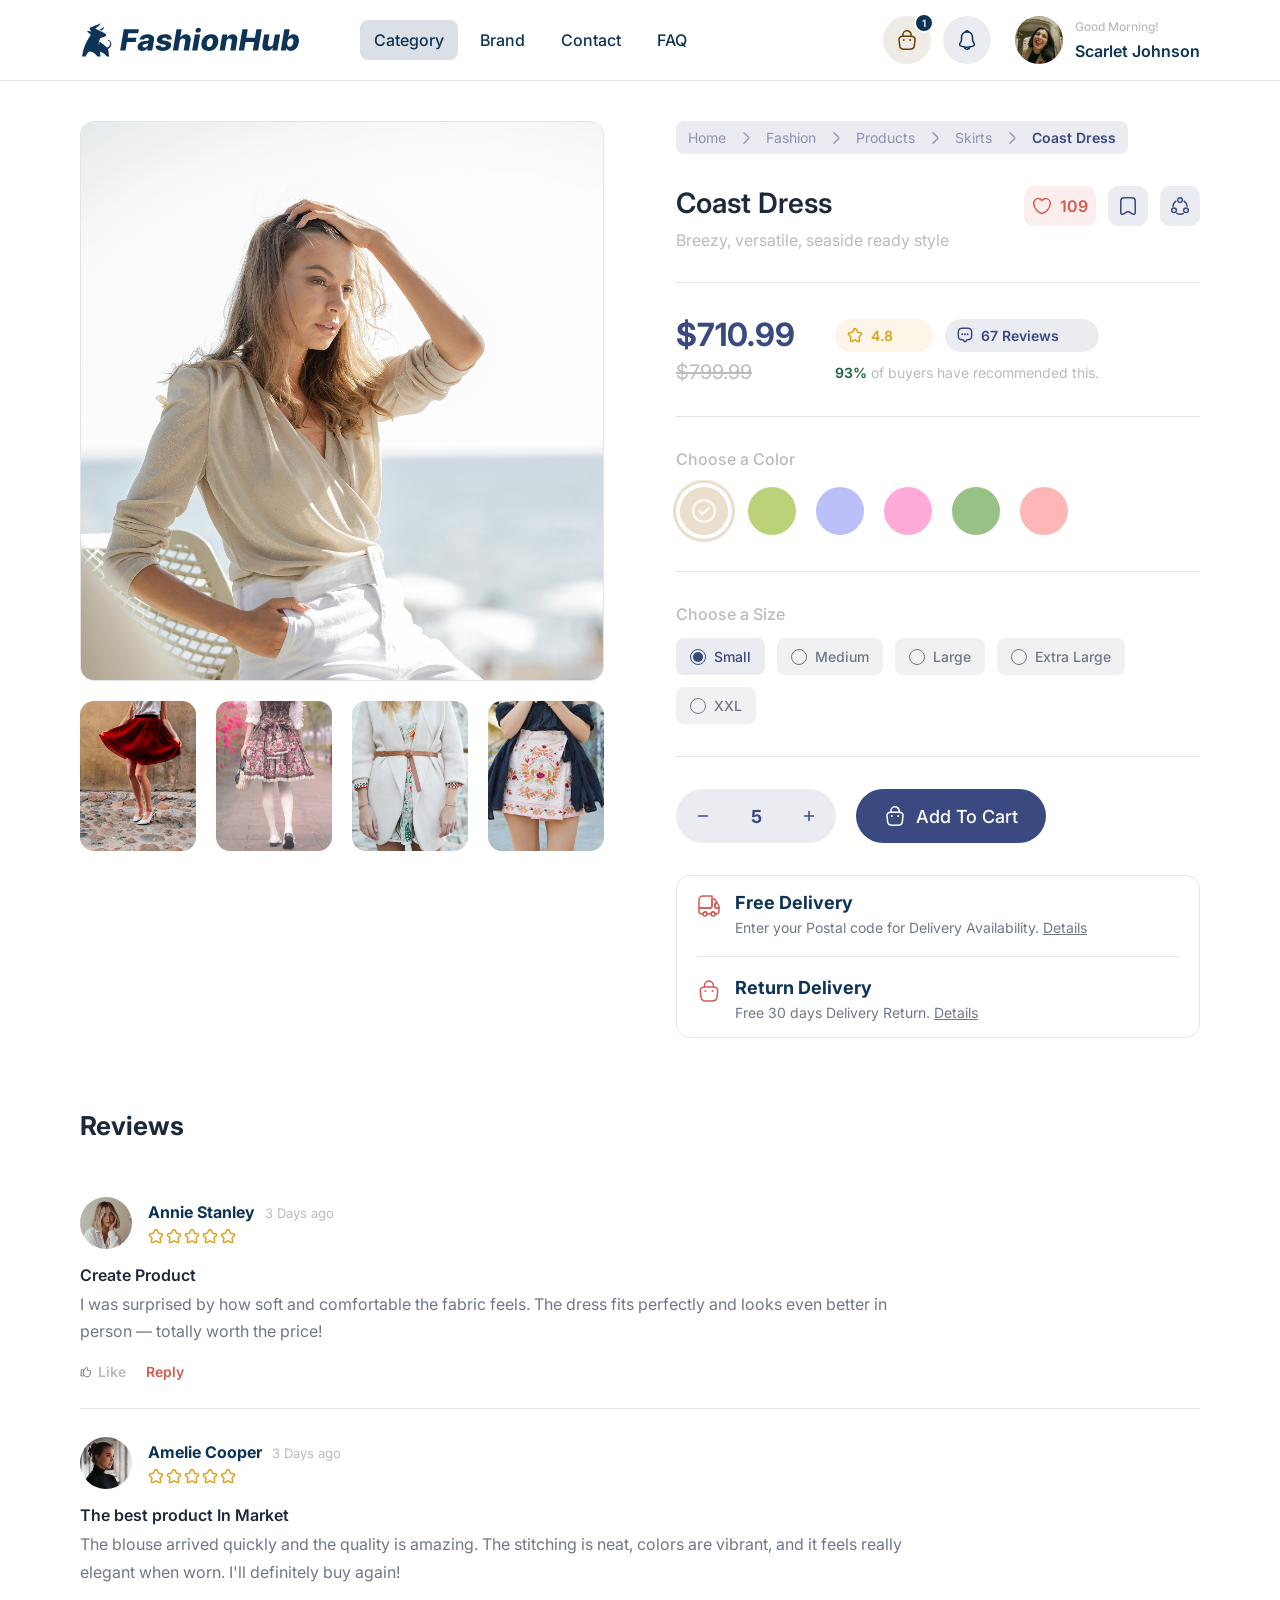
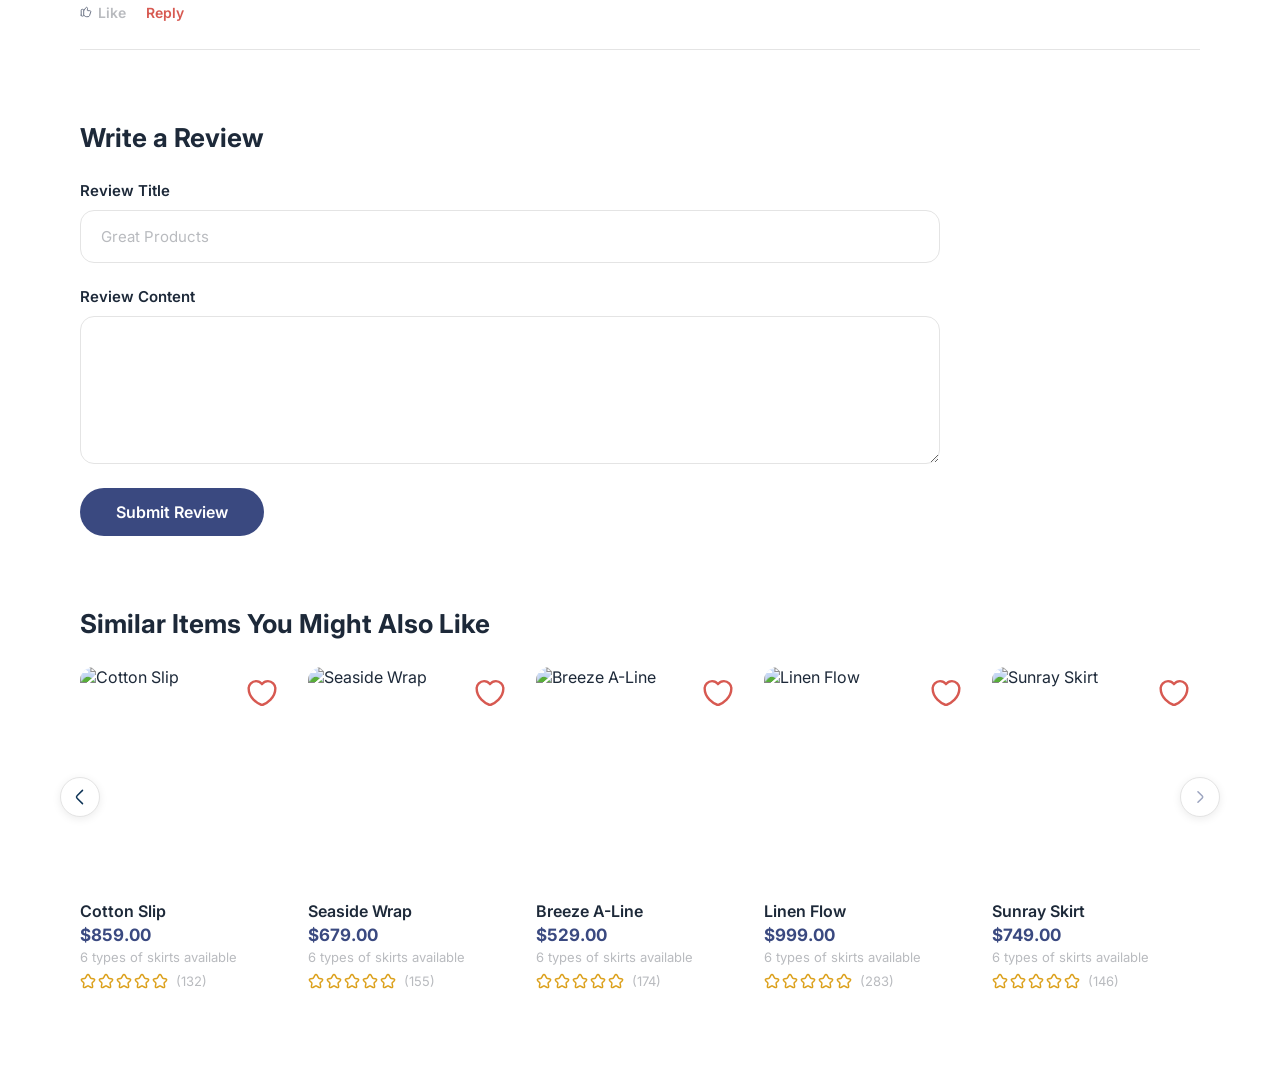
==== commit c8b69cfe: "Enhance index.html structure and styles; update style.css for improved design and responsiveness" ====
--- a/index.html
+++ b/index.html
@@ -3,9 +3,552 @@
   <head>
     <meta charset="UTF-8" />
     <meta name="viewport" content="width=device-width, initial-scale=1.0" />
-    <link rel="icon" type="image/png" href="/assets/icons/favicon.svg" />
+    <link rel="icon" type="image/png" href="assets/icons/favicon.svg" />
+    <link rel="preconnect" href="https://fonts.googleapis.com" />
+    <link rel="preconnect" href="https://fonts.gstatic.com" crossorigin />
+    <link
+      href="https://fonts.googleapis.com/css2?family=Inter:ital,opsz,wght@0,14..32,100..900;1,14..32,100..900&display=swap"
+      rel="stylesheet"
+    />
+    <link rel="stylesheet" href="style.css" />
     <title>FashionHub</title>
-    <link rel="stylesheet" href="style.css" />
   </head>
-  <body></body>
+  <body>
+    <header class="header">
+      <div class="header__brand">
+        <img
+          src="assets/icons/logo.svg"
+          alt="FashionHub logo"
+          class="header__logo"
+        />
+        <nav class="header__nav">
+          <a href="#category" class="nav__item nav__item--active">Category</a>
+          <a href="#brand" class="nav__item">Brand</a>
+          <a href="#contact" class="nav__item">Contact</a>
+          <a href="#FAQ" class="nav__item">FAQ</a>
+        </nav>
+      </div>
+
+      <div class="header__controls">
+        <button
+          type="button"
+          aria-label="Shopping Cart"
+          class="header__btn header__cart-btn"
+        >
+          <img src="assets/icons/bag-brown.svg" alt="" />
+          <span class="header__cart-count">1</span>
+        </button>
+
+        <button
+          type="button"
+          aria-label="Notification"
+          class="header__btn header__notif-btn"
+        >
+          <img src="assets/icons/notification.svg" alt="" />
+        </button>
+
+        <div class="header__user">
+          <div class="header__user-image">
+            <img src="assets/images/user-1.png" alt="Scarlet Johnson" />
+          </div>
+          <span class="header__greeting">Good Morning!</span>
+          <span class="header__user-name">Scarlet Johnson</span>
+        </div>
+      </div>
+    </header>
+
+    <main>
+      <section class="hero">
+        <div class="hero__gallery">
+          <div class="hero__gallery-item hero__gallery-item--banner">
+            <img src="assets/images/product-1.png" alt="Product 1" />
+          </div>
+          <div class="hero__gallery-item">
+            <img src="assets/images/product-2.png" alt="Product 2" />
+          </div>
+          <div class="hero__gallery-item">
+            <img src="assets/images/product-3.png" alt="Product 3" />
+          </div>
+          <div class="hero__gallery-item">
+            <img src="assets/images/product-4.png" alt="Product 4" />
+          </div>
+          <div class="hero__gallery-item">
+            <img src="assets/images/product-5.png" alt="Product 5" />
+          </div>
+        </div>
+
+        <div class="product">
+          <div class="breadcrumb">
+            <span class="breadcrumb__item">Home</span>
+            <img src="assets/icons/arrow-right-gray.svg" alt="" />
+            <span class="breadcrumb__item">Fashion</span>
+            <img src="assets/icons/arrow-right-gray.svg" alt="" />
+            <span class="breadcrumb__item">Products</span>
+            <img src="assets/icons/arrow-right-gray.svg" alt="" />
+            <span class="breadcrumb__item">Skirts</span>
+            <img src="assets/icons/arrow-right-gray.svg" alt="" />
+            <span class="breadcrumb__current">Coast Dress</span>
+          </div>
+
+          <div class="product__info-actions">
+            <div class="product__info">
+              <h1 class="product__title">Coast Dress</h1>
+              <span class="product__subtitle"
+                >Breezy, versatile, seaside ready style</span
+              >
+            </div>
+
+            <div class="product__actions">
+              <button
+                type="button"
+                aria-label="Like product"
+                class="product__action product__action--like"
+              >
+                <img src="assets/icons/heart.svg" alt="" />
+                <span class="product__likes-count">109</span>
+              </button>
+              <button
+                type="button"
+                aria-label="Save product"
+                class="product__action"
+              >
+                <img src="assets/icons/archive.svg" alt="" />
+              </button>
+              <button
+                type="button"
+                aria-label="Share product"
+                class="product__action"
+              >
+                <img src="assets/icons/share.svg" alt="" />
+              </button>
+            </div>
+          </div>
+
+          <div class="product__price-rate">
+            <div class="product__price">
+              <h2 class="product__price-current">$710.99</h2>
+              <span class="product__price-original">$799.99</span>
+            </div>
+
+            <div class="product__rate">
+              <div class="product__rank">
+                <img src="assets/icons/star.svg" alt="" />
+                <span class="product__rank-value">4.8</span>
+              </div>
+              <div class="product__reviews">
+                <img src="assets/icons/message.svg" alt="" />
+                <span class="product__reviews-count">67 Reviews</span>
+              </div>
+              <p class="product__recommendation">
+                <span class="product__recommendation-percent">93%</span> of
+                buyers have recommended this.
+              </p>
+            </div>
+          </div>
+
+          <div class="product__colors">
+            <h3 class="product__section-title">Choose a Color</h3>
+            <div class="product__colors-list">
+              <button
+                type="button"
+                aria-label="Color #ecdecc"
+                class="product__color product__color--selected"
+                style="--color: #ecdecc"
+              >
+                <span class="product__color-swatch"
+                  ><img src="assets/icons/tick-circle.svg" alt=""
+                /></span>
+              </button>
+              <button
+                type="button"
+                aria-label="Color #bbd278"
+                class="product__color"
+                style="--color: #bbd278"
+              >
+                <span class="product__color-swatch"></span>
+              </button>
+              <button
+                type="button"
+                aria-label="Color #bbc1f8"
+                class="product__color"
+                style="--color: #bbc1f8"
+              >
+                <span class="product__color-swatch"></span>
+              </button>
+              <button
+                type="button"
+                aria-label="Color #ffaad9"
+                class="product__color"
+                style="--color: #ffaad9"
+              >
+                <span class="product__color-swatch"></span>
+              </button>
+              <button
+                type="button"
+                aria-label="Color #98c185"
+                class="product__color"
+                style="--color: #98c185"
+              >
+                <span class="product__color-swatch"></span>
+              </button>
+              <button
+                type="button"
+                aria-label="Color #ffb6b6"
+                class="product__color"
+                style="--color: #ffb6b6"
+              >
+                <span class="product__color-swatch"></span>
+              </button>
+            </div>
+          </div>
+
+          <div class="product__sizes">
+            <h3 class="product__section-title">Choose a Size</h3>
+            <div class="product__size-list">
+              <button
+                type="button"
+                class="product__size product__size--selected"
+              >
+                <span class="product__size-radio"
+                  ><span class="product__size-indicator"></span
+                ></span>
+                <span>Small</span>
+              </button>
+              <button type="button" class="product__size">
+                <span class="product__size-radio"
+                  ><span class="product__size-indicator"></span
+                ></span>
+                <span>Medium</span>
+              </button>
+              <button type="button" class="product__size">
+                <span class="product__size-radio"
+                  ><span class="product__size-indicator"></span
+                ></span>
+                <span>Large</span>
+              </button>
+              <button type="button" class="product__size">
+                <span class="product__size-radio"
+                  ><span class="product__size-indicator"></span
+                ></span>
+                <span>Extra Large</span>
+              </button>
+              <button type="button" class="product__size">
+                <span class="product__size-radio"
+                  ><span class="product__size-indicator"></span
+                ></span>
+                <span>XXL</span>
+              </button>
+            </div>
+          </div>
+
+          <div class="product__actions-panel">
+            <div class="product__quantity">
+              <button
+                type="button"
+                aria-label="Decrease quantity"
+                class="product__quantity-btn"
+              >
+                <img src="assets/icons/minus.svg" alt="" />
+              </button>
+              <span class="product__quantity-value">5</span>
+              <button
+                type="button"
+                aria-label="Increase quantity"
+                class="product__quantity-btn"
+              >
+                <img src="assets/icons/add.svg" alt="" />
+              </button>
+            </div>
+
+            <button type="button" class="product__add-to-cart">
+              <img src="assets/icons/bag-white.svg" alt="" />
+              <span>Add To Cart</span>
+            </button>
+          </div>
+
+          <div class="product__features">
+            <div class="product__feature">
+              <img src="assets/icons/truck.svg" alt="" />
+              <h4 class="product__feature-title">Free Delivery</h4>
+              <p class="product__feature-link">
+                Enter your Postal code for Delivery Availability.
+                <a href="#">Details</a>
+              </p>
+            </div>
+            <div class="product__feature">
+              <img src="assets/icons/bag-red.svg" alt="" />
+              <h4 class="product__feature-title">Return Delivery</h4>
+              <p class="product__feature-link">
+                Free 30 days Delivery Return.
+                <a href="#">Details</a>
+              </p>
+            </div>
+          </div>
+        </div>
+      </section>
+
+      <section class="reviews">
+        <h2 class="section-heading">Reviews</h2>
+
+        <article class="review">
+          <div class="review__header">
+            <img
+              src="assets/images/user-2.png"
+              alt="Annie Stanley"
+              class="review__avatar"
+            />
+            <div class="review__meta">
+              <div class="review__author">
+                <span class="review__name">Annie Stanley</span>
+                <span class="review__time">3 Days ago</span>
+              </div>
+              <div class="review__stars">
+                <img src="assets/icons/star.svg" alt="" />
+                <img src="assets/icons/star.svg" alt="" />
+                <img src="assets/icons/star.svg" alt="" />
+                <img src="assets/icons/star.svg" alt="" />
+                <img src="assets/icons/star.svg" alt="" />
+              </div>
+            </div>
+          </div>
+          <h3 class="review__title">Create Product</h3>
+          <p class="review__text">
+            I was surprised by how soft and comfortable the fabric feels. The
+            dress fits perfectly and looks even better in person — totally worth
+            the price!
+          </p>
+          <div class="review__footer">
+            <button type="button" class="review__btn review__btn--like">
+              <img src="assets/icons/like.svg" alt="" />
+              Like
+            </button>
+            <button type="button" class="review__btn review__btn--reply">
+              Reply
+            </button>
+          </div>
+        </article>
+
+        <article class="review">
+          <div class="review__header">
+            <img
+              src="assets/images/user-3.png"
+              alt="Amelie Cooper"
+              class="review__avatar"
+            />
+            <div class="review__meta">
+              <div class="review__author">
+                <span class="review__name">Amelie Cooper</span>
+                <span class="review__time">3 Days ago</span>
+              </div>
+              <div class="review__stars">
+                <img src="assets/icons/star.svg" alt="" />
+                <img src="assets/icons/star.svg" alt="" />
+                <img src="assets/icons/star.svg" alt="" />
+                <img src="assets/icons/star.svg" alt="" />
+                <img src="assets/icons/star.svg" alt="" />
+              </div>
+            </div>
+          </div>
+          <h3 class="review__title">The best product In Market</h3>
+          <p class="review__text">
+            The blouse arrived quickly and the quality is amazing. The stitching
+            is neat, colors are vibrant, and it feels really elegant when worn.
+            I'll definitely buy again!
+          </p>
+          <div class="review__footer">
+            <button type="button" class="review__btn review__btn--like">
+              <img src="assets/icons/like.svg" alt="" />
+              Like
+            </button>
+            <button type="button" class="review__btn review__btn--reply">
+              Reply
+            </button>
+          </div>
+        </article>
+      </section>
+
+      <section class="write-review">
+        <h2 class="section-heading">Write a Review</h2>
+
+        <form class="write-review__form">
+          <label class="write-review__label" for="review-title"
+            >Review Title</label
+          >
+          <input
+            type="text"
+            id="review-title"
+            class="write-review__input"
+            placeholder="Great Products"
+          />
+
+          <label class="write-review__label" for="review-content"
+            >Review Content</label
+          >
+          <textarea
+            id="review-content"
+            class="write-review__textarea"
+            rows="6"
+          ></textarea>
+
+          <button type="submit" class="write-review__submit">
+            Submit Review
+          </button>
+        </form>
+      </section>
+
+      <section class="similar">
+        <h2 class="section-heading">Similar Items You Might Also Like</h2>
+
+        <div class="similar__slider">
+          <button
+            type="button"
+            aria-label="Previous items"
+            class="similar__arrow similar__arrow--prev"
+          >
+            <img src="assets/icons/arrow-left.svg" alt="" />
+          </button>
+
+          <div class="similar__grid">
+            <article class="similar-card">
+              <div class="similar-card__image">
+                <img src="assets/images/similar-1.png" alt="Cotton Slip" />
+                <button
+                  type="button"
+                  aria-label="Like"
+                  class="similar-card__like"
+                >
+                  <img src="assets/icons/heart.svg" alt="" />
+                </button>
+              </div>
+              <h3 class="similar-card__name">Cotton Slip</h3>
+              <span class="similar-card__price">$859.00</span>
+              <span class="similar-card__types"
+                >6 types of skirts available</span
+              >
+              <div class="similar-card__rate">
+                <img src="assets/icons/star.svg" alt="" />
+                <img src="assets/icons/star.svg" alt="" />
+                <img src="assets/icons/star.svg" alt="" />
+                <img src="assets/icons/star.svg" alt="" />
+                <img src="assets/icons/star.svg" alt="" />
+                <span class="similar-card__rate-count">(132)</span>
+              </div>
+            </article>
+
+            <article class="similar-card">
+              <div class="similar-card__image">
+                <img src="assets/images/similar-2.png" alt="Seaside Wrap" />
+                <button
+                  type="button"
+                  aria-label="Like"
+                  class="similar-card__like"
+                >
+                  <img src="assets/icons/heart.svg" alt="" />
+                </button>
+              </div>
+              <h3 class="similar-card__name">Seaside Wrap</h3>
+              <span class="similar-card__price">$679.00</span>
+              <span class="similar-card__types"
+                >6 types of skirts available</span
+              >
+              <div class="similar-card__rate">
+                <img src="assets/icons/star.svg" alt="" />
+                <img src="assets/icons/star.svg" alt="" />
+                <img src="assets/icons/star.svg" alt="" />
+                <img src="assets/icons/star.svg" alt="" />
+                <img src="assets/icons/star.svg" alt="" />
+                <span class="similar-card__rate-count">(155)</span>
+              </div>
+            </article>
+
+            <article class="similar-card">
+              <div class="similar-card__image">
+                <img src="assets/images/similar-3.png" alt="Breeze A-Line" />
+                <button
+                  type="button"
+                  aria-label="Like"
+                  class="similar-card__like"
+                >
+                  <img src="assets/icons/heart.svg" alt="" />
+                </button>
+              </div>
+              <h3 class="similar-card__name">Breeze A-Line</h3>
+              <span class="similar-card__price">$529.00</span>
+              <span class="similar-card__types"
+                >6 types of skirts available</span
+              >
+              <div class="similar-card__rate">
+                <img src="assets/icons/star.svg" alt="" />
+                <img src="assets/icons/star.svg" alt="" />
+                <img src="assets/icons/star.svg" alt="" />
+                <img src="assets/icons/star.svg" alt="" />
+                <img src="assets/icons/star.svg" alt="" />
+                <span class="similar-card__rate-count">(174)</span>
+              </div>
+            </article>
+
+            <article class="similar-card">
+              <div class="similar-card__image">
+                <img src="assets/images/similar-4.png" alt="Linen Flow" />
+                <button
+                  type="button"
+                  aria-label="Like"
+                  class="similar-card__like"
+                >
+                  <img src="assets/icons/heart.svg" alt="" />
+                </button>
+              </div>
+              <h3 class="similar-card__name">Linen Flow</h3>
+              <span class="similar-card__price">$999.00</span>
+              <span class="similar-card__types"
+                >6 types of skirts available</span
+              >
+              <div class="similar-card__rate">
+                <img src="assets/icons/star.svg" alt="" />
+                <img src="assets/icons/star.svg" alt="" />
+                <img src="assets/icons/star.svg" alt="" />
+                <img src="assets/icons/star.svg" alt="" />
+                <img src="assets/icons/star.svg" alt="" />
+                <span class="similar-card__rate-count">(283)</span>
+              </div>
+            </article>
+
+            <article class="similar-card">
+              <div class="similar-card__image">
+                <img src="assets/images/similar-5.png" alt="Sunray Skirt" />
+                <button
+                  type="button"
+                  aria-label="Like"
+                  class="similar-card__like"
+                >
+                  <img src="assets/icons/heart.svg" alt="" />
+                </button>
+              </div>
+              <h3 class="similar-card__name">Sunray Skirt</h3>
+              <span class="similar-card__price">$749.00</span>
+              <span class="similar-card__types"
+                >6 types of skirts available</span
+              >
+              <div class="similar-card__rate">
+                <img src="assets/icons/star.svg" alt="" />
+                <img src="assets/icons/star.svg" alt="" />
+                <img src="assets/icons/star.svg" alt="" />
+                <img src="assets/icons/star.svg" alt="" />
+                <img src="assets/icons/star.svg" alt="" />
+                <span class="similar-card__rate-count">(146)</span>
+              </div>
+            </article>
+          </div>
+
+          <button
+            type="button"
+            aria-label="Next items"
+            class="similar__arrow similar__arrow--next"
+          >
+            <img src="assets/icons/arrow-right-gray.svg" alt="" />
+          </button>
+        </div>
+      </section>
+    </main>
+  </body>
 </html>
--- a/style.css
+++ b/style.css
@@ -1,1044 +1,892 @@
 :root {
-  --color-navy-dark: #0f2c59;
-  --color-navy-medium: #334b73;
-  --color-slate-dark: #1f293d;
-  --color-brown: #793f14;
-  --color-coral: #eb5757;
-  --color-yellow: #e5a93c;
-  --color-green: #1d6f42;
-  --color-gray-light: #e2e8f0;
-  --color-gray-medium: #64748b;
-  --color-bg-light: #f8fafc;
-  --color-white: #ffffff;
-
-  --text-primary: #1e293b;
-  --text-secondary: #828a99;
-  --border-color: #edf2f7;
-  --hover-bg: #e2e8f0;
-
-  --font-main: "Inter", system-ui, -apple-system, sans-serif;
-  --header-height: 80px;
-  --radius-sm: 6px;
-  --radius-full: 9999px;
-  --transition: all 0.2s ease-in-out;
-}
-
-* {
+  --color-primary: #0d3356;
+  --color-secondary: #3a4980;
+  --color-text: #1d2939;
+  --color-gray: #6f7788;
+  --color-gray-light: #b9bbbf;
+  --color-border: #e4e4e4;
+  --color-bg-soft: rgba(58, 73, 128, 0.1);
+  --color-red: #d75951;
+  --color-red-soft: rgba(215, 90, 81, 0.1);
+  --color-yellow: #dca11d;
+  --color-yellow-soft: rgba(220, 160, 29, 0.1);
+  --color-green: #1c623a;
+  --color-brown: #683e00;
+  --radius-sm: 8px;
+  --radius-md: 14px;
+  --radius-full: 99px;
+}
+
+*,
+*::before,
+*::after {
   margin: 0;
   padding: 0;
   box-sizing: border-box;
 }
 
+html {
+  scroll-behavior: smooth;
+}
+
 body {
-  font-family: var(--font-main);
-  background-color: var(--color-white);
-  color: var(--text-primary);
-}
-
-.site-header {
-  width: 100%;
-  height: var(--header-height);
-  background-color: var(--color-white);
-  border-bottom: 1px solid var(--border-color);
-  display: flex;
-  align-items: center;
+  font-family: "Inter", sans-serif;
+  font-size: 16px;
+  color: var(--color-text);
+  background-color: #fff;
+  min-height: 100dvh;
+}
+
+img {
+  display: block;
+}
+
+button {
+  font-family: inherit;
+  cursor: pointer;
+}
+
+button:focus-visible,
+a:focus-visible,
+input:focus-visible,
+textarea:focus-visible {
+  outline: 3px solid rgba(13, 51, 86, 0.4);
+  outline-offset: 3px;
+}
+
+.header {
   position: sticky;
   top: 0;
-  z-index: 1000;
-}
-
-.header-container {
-  width: 100%;
-  max-width: 1280px;
-  margin-left: auto;
-  margin-right: auto;
-  padding-left: 24px;
-  padding-right: 24px;
+  z-index: 99;
   display: flex;
   align-items: center;
   justify-content: space-between;
-}
-
-.header-left {
-  display: flex;
-  align-items: center;
-}
-
-.brand-logo {
-  display: flex;
-  align-items: center;
-  text-decoration: none;
-  color: var(--text-primary);
-  margin-right: 32px;
-  transition: opacity 0.2s ease;
-}
-
-.brand-logo:hover {
-  opacity: 0.8;
-}
-
-.logo-img {
-  width: 136px;
-  object-fit: contain;
-  margin-right: 10px;
-}
-
-.main-nav {
-  display: flex;
-  align-items: center;
-}
-
-.nav-btn {
-  background-color: var(--color-bg-light);
-  border: 1px solid var(--border-color);
-  padding-top: 8px;
-  padding-bottom: 8px;
-  padding-left: 18px;
-  padding-right: 18px;
-  margin-right: 12px;
-  font-family: var(--font-main);
-  font-size: 14px;
+  padding: 16px 80px;
+  background-color: #fff;
+  border-bottom: 1px solid var(--color-border);
+}
+
+.header__brand {
+  display: flex;
+  align-items: center;
+  gap: 60px;
+}
+
+.header__logo {
+  width: 220px;
+}
+
+.header__nav {
+  display: flex;
+  align-items: center;
+  gap: 8px;
+}
+
+.nav__item {
+  padding: 10px 14px;
   font-weight: 500;
-  color: var(--text-primary);
-  border-radius: var(--radius-sm);
-  cursor: pointer;
-  transition: var(--transition);
-}
-
-.nav-btn:hover {
-  background-color: var(--hover-bg);
-  border-color: var(--color-navy-medium);
-}
-
-.nav-link {
-  padding-top: 8px;
-  padding-bottom: 8px;
-  padding-left: 12px;
-  padding-right: 12px;
-  margin-right: 4px;
-  font-size: 14px;
-  font-weight: 500;
-  color: var(--text-secondary);
+  color: var(--color-primary);
   text-decoration: none;
   border-radius: var(--radius-sm);
-  transition: var(--transition);
-}
-
-.nav-link:hover {
-  color: var(--color-navy-dark);
-  background-color: var(--color-bg-light);
-}
-
-.header-right {
-  display: flex;
-  align-items: center;
-}
-
-.action-icons {
-  display: flex;
-  align-items: center;
-  margin-right: 18px;
-}
-
-.icon-btn {
+  transition: background-color 0.2s ease;
+}
+
+.nav__item:hover {
+  background-color: rgba(13, 51, 86, 0.1);
+}
+
+.nav__item--active {
+  background-color: rgba(13, 51, 86, 0.15);
+}
+
+.header__controls {
+  display: flex;
+  align-items: center;
+  gap: 12px;
+}
+
+.header__btn {
   position: relative;
-  width: 40px;
-  height: 40px;
-  margin-left: 4px;
-  margin-right: 4px;
-  border-radius: var(--radius-full);
+  display: grid;
+  place-items: center;
+  width: 48px;
+  height: 48px;
   border: none;
-  background: var(--color-bg-light);
-  display: flex;
-  align-items: center;
-  justify-content: center;
-  cursor: pointer;
-  transition: var(--transition);
-}
-
-.icon-btn:hover {
-  background-color: var(--hover-bg);
-  transform: translateY(-1px);
-}
-
-.badge-count {
+  border-radius: var(--radius-full);
+  transition: background-color 0.2s ease;
+}
+
+.header__cart-btn {
+  background-color: rgba(104, 62, 0, 0.1);
+}
+
+.header__cart-btn:hover {
+  background-color: rgba(104, 62, 0, 0.2);
+}
+
+.header__cart-count {
   position: absolute;
-  top: 0;
-  right: 0;
-  min-width: 16px;
-  height: 16px;
-  padding: 0 4px;
-  border-radius: var(--radius-full);
-  background-color: var(--color-navy-dark);
-  color: var(--color-white);
+  top: -3px;
+  right: -3px;
+  display: grid;
+  place-items: center;
+  width: 20px;
+  height: 20px;
   font-size: 10px;
-  font-weight: 700;
-  line-height: 16px;
-  text-align: center;
-}
-
-.icon-img {
-  width: 22px;
-  height: 22px;
-  object-fit: contain;
-}
-
-.user-profile {
-  display: grid;
-  grid-template-columns: auto auto;
-  grid-template-rows: auto auto;
-  grid-template-areas:
-    "avatar greeting"
-    "avatar name";
-  align-items: center;
-  column-gap: 10px;
-  row-gap: 2px;
-  padding-left: 16px;
-  margin-left: 8px;
-  border-left: 1px solid var(--border-color);
-  text-decoration: none;
-  transition: opacity 0.2s ease;
-}
-
-.user-profile:hover {
-  opacity: 0.75;
-}
-
-.avatar-img {
-  grid-area: avatar;
-  width: 38px;
-  height: 38px;
-  border-radius: var(--radius-full);
-  object-fit: cover;
-}
-
-.greeting-text {
-  grid-area: greeting;
-  font-size: 11px;
-  font-weight: 400;
-  color: var(--text-secondary);
-  line-height: 1;
-}
-
-.user-name {
-  grid-area: name;
-  font-size: 13px;
-  font-weight: 600;
-  color: var(--text-primary);
-  line-height: 1.2;
-}
-
-.site-main {
-  width: 100%;
-  padding-top: 24px;
-  padding-bottom: 60px;
-}
-
-.container {
-  width: 100%;
-  max-width: 1280px;
-  margin-left: auto;
-  margin-right: auto;
-  padding-left: 24px;
-  padding-right: 24px;
-}
-
-.breadcrumb {
-  display: flex;
-  justify-content: flex-end;
-  gap: 8px;
-  font-size: 13px;
-  margin-bottom: 32px;
-  align-items: center;
-}
-
-.breadcrumb a {
-  color: var(--text-secondary);
-  text-decoration: none;
-  transition: color 0.2s ease;
-}
-
-.breadcrumb a:hover {
-  color: var(--color-navy-dark);
-  text-decoration: underline;
-}
-
-.breadcrumb .separator {
-  color: var(--text-secondary);
-}
-
-.breadcrumb .current {
-  color: #0f172a;
-  font-weight: 600;
-  background-color: #f1f5f9;
-  padding-top: 4px;
-  padding-bottom: 4px;
-  padding-left: 10px;
-  padding-right: 10px;
-  border-radius: 4px;
-}
-
-.product-section {
-  display: grid;
-  grid-template-columns: 480px 1fr;
-  gap: 48px;
-  margin-bottom: 64px;
-}
-
-.product-gallery {
-  display: flex;
-  flex-direction: column;
-}
-
-.main-image-wrapper {
-  width: 480px;
-  height: 580px;
-  border-radius: 16px;
+  font-weight: 600;
+  color: #fff;
+  background-color: var(--color-primary);
+  border: 2px solid #fff;
+  border-radius: var(--radius-full);
+}
+
+.header__notif-btn {
+  background-color: var(--color-bg-soft);
+}
+
+.header__notif-btn:hover {
+  background-color: rgba(58, 73, 128, 0.2);
+}
+
+.header__user {
+  display: grid;
+  grid-template-columns: auto 1fr;
+  column-gap: 12px;
+  align-items: center;
+  margin-left: 12px;
+}
+
+.header__user-image {
+  grid-row: span 2;
+  width: 48px;
+  height: 48px;
   overflow: hidden;
-  margin-bottom: 16px;
-  background-color: #f8fafc;
-}
-
-.main-img {
+  border-radius: var(--radius-full);
+}
+
+.header__user-image img {
   width: 100%;
   height: 100%;
   object-fit: cover;
-  object-position: center 15%;
-  transform-origin: center 15%;
-  transition: transform 0.5s ease;
-}
-
-.main-image-wrapper:hover .main-img {
-  transform: scale(1.08);
-}
-
-@media (prefers-reduced-motion: reduce) {
-  .main-img {
-    transition: none;
-  }
-
-  .main-image-wrapper:hover .main-img {
-    transform: none;
-  }
-}
-
-.thumbnail-list {
-  display: flex;
-  gap: 12px;
-}
-
-.thumb-btn {
-  width: 108px;
-  height: 108px;
-  border-radius: 12px;
-  border: 2px solid transparent;
+}
+
+.header__greeting {
+  font-size: 12px;
+  font-weight: 500;
+  color: var(--color-gray-light);
+}
+
+.header__user-name {
+  font-weight: 600;
+  color: var(--color-primary);
+}
+
+main {
+  max-width: 1360px;
+  margin: 0 auto;
+  padding: 40px 80px 80px;
+}
+
+.section-heading {
+  margin-bottom: 28px;
+  font-size: 26px;
+  font-weight: 700;
+  color: var(--color-text);
+}
+
+.hero {
+  display: flex;
+  align-items: flex-start;
+  gap: 72px;
+}
+
+.hero__gallery {
+  display: grid;
+  grid-template-columns: repeat(4, 1fr);
+  gap: 20px;
+  width: 50%;
+}
+
+.hero__gallery-item {
+  height: 150px;
   overflow: hidden;
-  padding: 0;
-  cursor: pointer;
-  background: transparent;
-  transition: var(--transition);
-}
-
-.thumb-btn.active {
-  border-color: #0f2c59;
-}
-
-.thumb-btn:not(.active):hover {
-  border-color: var(--color-gray-light);
-}
-
-.thumb-btn img {
+  border-radius: var(--radius-md);
+}
+
+.hero__gallery-item img {
   width: 100%;
   height: 100%;
   object-fit: cover;
-  transition: transform 0.4s ease;
-}
-
-.thumb-btn:hover img {
-  transform: scale(1.08);
-}
-
-.product-details {
+  transition: transform 0.3s ease;
+}
+
+.hero__gallery-item:hover img {
+  transform: scale(1.05);
+}
+
+.hero__gallery-item--banner {
+  grid-column: span 4;
+  height: 560px;
+  border: 1px solid var(--color-border);
+}
+
+.hero__gallery-item--banner img {
+  object-position: top;
+}
+
+.product {
   display: flex;
   flex-direction: column;
-}
-
-.details-header {
-  display: flex;
+  gap: 32px;
+  width: 50%;
+}
+
+.breadcrumb {
+  display: flex;
+  align-items: center;
+  gap: 12px;
+  width: max-content;
+  max-width: 100%;
+  padding: 8px 12px;
+  background-color: var(--color-bg-soft);
+  border-radius: var(--radius-sm);
+}
+
+.breadcrumb__item {
+  font-size: 14px;
+  color: rgba(58, 73, 128, 0.55);
+}
+
+.breadcrumb__current {
+  font-size: 14px;
+  font-weight: 600;
+  color: var(--color-secondary);
+}
+
+.product__info-actions {
+  display: flex;
+  align-items: flex-start;
   justify-content: space-between;
-  align-items: center;
-  margin-bottom: 8px;
-}
-
-.product-title {
+  padding-bottom: 32px;
+  border-bottom: 1px solid var(--color-border);
+}
+
+.product__info {
+  display: flex;
+  flex-direction: column;
+  gap: 10px;
+}
+
+.product__title {
   font-size: 28px;
-  font-weight: 700;
-  color: #0f172a;
-}
-
-.header-actions {
-  display: flex;
-  align-items: center;
-  gap: 8px;
-}
-
-.wishlist-btn {
-  display: flex;
-  align-items: center;
-  gap: 6px;
-  padding-top: 6px;
-  padding-bottom: 6px;
-  padding-left: 12px;
-  padding-right: 12px;
-  border: 1px solid #fee2e2;
-  background-color: #fff5f5;
-  border-radius: 20px;
-  color: #ef4444;
-  font-size: 13px;
-  font-weight: 600;
-  cursor: pointer;
-  transition: var(--transition);
-}
-
-.wishlist-btn:hover {
-  background-color: #ffe4e4;
-  border-color: #fecaca;
-}
-
-.action-icon-btn {
-  width: 34px;
-  height: 34px;
-  border: 1px solid var(--border-color);
-  border-radius: 8px;
-  background: var(--color-white);
-  display: flex;
-  align-items: center;
-  justify-content: center;
-  cursor: pointer;
-  transition: var(--transition);
-}
-
-.action-icon-btn:hover {
-  background-color: var(--color-bg-light);
-  border-color: var(--color-navy-medium);
-}
-
-.product-subtitle {
-  font-size: 14px;
-  color: var(--text-secondary);
-  margin-bottom: 24px;
-}
-
-.price-row {
-  display: flex;
-  align-items: center;
-  gap: 12px;
-  margin-bottom: 8px;
-}
-
-.current-price {
-  font-size: 26px;
-  font-weight: 700;
-  color: #0f2c59;
-}
-
-.old-price {
-  font-size: 16px;
-  color: var(--text-secondary);
-  text-decoration: line-through;
-}
-
-.rating-badge {
-  display: flex;
-  align-items: center;
-  gap: 4px;
-  background-color: #fffbe3;
-  padding-top: 4px;
-  padding-bottom: 4px;
-  padding-left: 8px;
-  padding-right: 8px;
-  border-radius: 12px;
-  font-size: 12px;
-  font-weight: 600;
-  color: #d97706;
-}
-
-.reviews-count-badge {
-  display: flex;
-  align-items: center;
-  gap: 4px;
-  background-color: #f1f5f9;
-  padding-top: 4px;
-  padding-bottom: 4px;
-  padding-left: 8px;
-  padding-right: 8px;
-  border-radius: 12px;
-  font-size: 12px;
-  color: var(--text-secondary);
-}
-
-.enjoy-text {
-  font-size: 12px;
-  color: var(--text-secondary);
-  margin-bottom: 28px;
-}
-
-.option-block {
-  margin-bottom: 24px;
-}
-
-.option-title {
-  display: block;
-  font-size: 13px;
-  font-weight: 600;
-  color: var(--text-secondary);
-  margin-bottom: 12px;
-}
-
-.color-options {
-  display: flex;
-  gap: 12px;
-}
-
-.color-btn {
-  width: 32px;
-  height: 32px;
-  border-radius: 50%;
-  border: none;
-  cursor: pointer;
-  transition:
-    transform 0.2s ease,
-    outline-color 0.2s ease;
-  outline: 2px solid transparent;
-  outline-offset: 2px;
-}
-
-.color-btn.active {
-  outline-color: #0f2c59;
-}
-
-.color-btn:hover {
-  transform: scale(1.12);
-}
-
-.size-options {
-  display: flex;
-  gap: 10px;
-}
-
-.size-radio {
-  display: flex;
-  align-items: center;
-  gap: 6px;
-  padding-top: 8px;
-  padding-bottom: 8px;
-  padding-left: 14px;
-  padding-right: 14px;
-  border: 1px solid var(--border-color);
-  border-radius: var(--radius-sm);
-  font-size: 13px;
-  color: var(--text-primary);
-  cursor: pointer;
-  background-color: var(--color-white);
-  transition: var(--transition);
-}
-
-.size-radio:hover {
-  border-color: var(--color-navy-dark);
-}
-
-.size-radio.active {
-  background-color: #e4e8f7;
-  border-color: var(--color-navy-dark);
-  color: var(--color-navy-dark);
-  font-weight: 600;
-}
-
-.size-radio input {
-  accent-color: var(--color-navy-dark);
-}
-
-.cart-action-row {
-  display: flex;
-  gap: 16px;
-  margin-top: 8px;
-  margin-bottom: 32px;
-}
-
-.quantity-control {
-  display: flex;
-  align-items: center;
-  background-color: #f1f5f9;
-  border-radius: 20px;
-  padding-left: 6px;
-  padding-right: 6px;
-}
-
-.qty-btn {
-  width: 32px;
-  height: 32px;
-  border: none;
-  border-radius: var(--radius-full);
-  background: transparent;
-  font-size: 16px;
-  cursor: pointer;
-  color: var(--text-primary);
-  transition: var(--transition);
-}
-
-.qty-btn:hover {
-  background-color: var(--color-white);
-  color: var(--color-navy-dark);
-}
-
-.qty-num {
-  width: 24px;
-  text-align: center;
-  font-size: 14px;
-  font-weight: 600;
-}
-
-.add-to-cart-btn {
-  display: flex;
-  align-items: center;
-  justify-content: center;
-  gap: 10px;
-  padding-left: 32px;
-  padding-right: 32px;
-  height: 44px;
-  background-color: #2d3748;
-  color: #ffffff;
-  border: none;
-  border-radius: 22px;
-  font-size: 14px;
-  font-weight: 600;
-  cursor: pointer;
-  transition: var(--transition);
-}
-
-.add-to-cart-btn:hover {
-  background-color: var(--color-navy-dark);
-  transform: translateY(-1px);
-  box-shadow: 0 8px 18px rgba(15, 44, 89, 0.25);
-}
-
-.delivery-box {
-  border: 1px solid var(--border-color);
-  border-radius: 12px;
-  padding: 20px;
-  display: flex;
-  flex-direction: column;
-  gap: 16px;
-  background-color: #ffffff;
-}
-
-.delivery-item {
+  font-weight: 600;
+}
+
+.product__subtitle {
+  color: var(--color-gray-light);
+}
+
+.product__actions {
   display: flex;
   align-items: flex-start;
   gap: 12px;
 }
 
-.delivery-icon {
-  width: 20px;
-  height: 20px;
-  margin-top: 2px;
-}
-
-.delivery-title {
-  display: block;
-  font-size: 14px;
-  font-weight: 600;
-  color: #0f172a;
-  margin-bottom: 2px;
-}
-
-.delivery-desc {
-  font-size: 12px;
-  color: var(--text-secondary);
-}
-
-.delivery-desc a {
-  color: #0f172a;
-  text-decoration: underline;
-  transition: color 0.2s ease;
-}
-
-.delivery-desc a:hover {
-  color: var(--color-navy-dark);
-}
-
-/* ============ Section title (shared) ============ */
-
-.section-title {
-  font-size: 24px;
-  font-weight: 700;
-  color: #0f172a;
-  margin-bottom: 28px;
-}
-
-/* ============ Reviews ============ */
-
-.reviews-section {
-  margin-bottom: 56px;
-}
-
-.review-list {
-  display: flex;
-  flex-direction: column;
-}
-
-.review-item {
-  padding-top: 24px;
-  padding-bottom: 24px;
-  border-bottom: 1px solid var(--border-color);
-}
-
-.review-item:first-child {
-  padding-top: 0;
-}
-
-.review-item:last-child {
-  border-bottom: none;
-}
-
-.review-top {
-  display: flex;
-  align-items: center;
-  gap: 12px;
-  margin-bottom: 10px;
-}
-
-.reviewer-avatar {
+.product__action {
+  display: grid;
+  place-items: center;
   width: 40px;
   height: 40px;
-  border-radius: var(--radius-full);
+  padding: 8px;
+  background-color: var(--color-bg-soft);
+  border: none;
+  border-radius: 10px;
+  transition: background-color 0.2s ease;
+}
+
+.product__action:hover {
+  background-color: rgba(58, 73, 128, 0.2);
+}
+
+.product__action--like {
+  display: flex;
+  align-items: center;
+  gap: 8px;
+  width: auto;
+  font-size: 16px;
+  font-weight: 600;
+  color: var(--color-red);
+  background-color: var(--color-red-soft);
+}
+
+.product__action--like:hover {
+  background-color: rgba(215, 90, 81, 0.2);
+}
+
+.product__price-rate {
+  display: flex;
+  align-items: center;
+  gap: 40px;
+  padding-bottom: 32px;
+  border-bottom: 1px solid var(--color-border);
+}
+
+.product__price {
+  display: flex;
+  flex-direction: column;
+  gap: 6px;
+}
+
+.product__price-current {
+  font-size: 32px;
+  font-weight: 700;
+  color: var(--color-secondary);
+}
+
+.product__price-original {
+  font-size: 20px;
+  color: var(--color-gray-light);
+  text-decoration: line-through;
+}
+
+.product__rate {
+  display: grid;
+  grid-template-columns: auto auto;
+  gap: 12px;
+}
+
+.product__rank {
+  display: flex;
+  align-items: center;
+  gap: 8px;
+  padding: 8px 12px;
+  font-size: 14px;
+  font-weight: 600;
+  color: var(--color-yellow);
+  background-color: var(--color-yellow-soft);
+  border-radius: var(--radius-full);
+}
+
+.product__reviews {
+  display: flex;
+  align-items: center;
+  gap: 8px;
+  padding: 8px 12px;
+  font-size: 14px;
+  font-weight: 600;
+  color: var(--color-secondary);
+  background-color: var(--color-bg-soft);
+  border-radius: var(--radius-full);
+}
+
+.product__recommendation {
+  grid-column: span 2;
+  font-size: 14px;
+  color: var(--color-gray-light);
+}
+
+.product__recommendation-percent {
+  font-weight: 600;
+  color: var(--color-green);
+}
+
+.product__section-title {
+  font-size: 16px;
+  font-weight: 500;
+  color: var(--color-gray-light);
+}
+
+.product__colors,
+.product__sizes {
+  display: flex;
+  flex-direction: column;
+  gap: 14px;
+  padding-bottom: 32px;
+  border-bottom: 1px solid var(--color-border);
+}
+
+.product__colors-list {
+  display: flex;
+  align-items: center;
+  gap: 12px;
+}
+
+.product__color {
+  display: grid;
+  place-items: center;
+  width: 56px;
+  height: 56px;
+  background-color: transparent;
+  border: none;
+  border-radius: var(--radius-full);
+}
+
+.product__color-swatch {
+  display: grid;
+  place-items: center;
+  width: 48px;
+  height: 48px;
+  background-color: var(--color);
+  border-radius: var(--radius-full);
+  transition: box-shadow 0.2s ease;
+}
+
+.product__color:hover .product__color-swatch,
+.product__color--selected .product__color-swatch {
+  box-shadow:
+    0 0 0 4px #fff,
+    0 0 0 7px var(--color);
+}
+
+.product__size-list {
+  display: flex;
+  flex-wrap: wrap;
+  align-items: center;
+  gap: 12px;
+}
+
+.product__size {
+  display: flex;
+  align-items: center;
+  gap: 8px;
+  padding: 10px 14px;
+  font-size: 14px;
+  font-weight: 500;
+  color: var(--color-gray);
+  background-color: rgba(111, 119, 136, 0.1);
+  border: none;
+  border-radius: var(--radius-sm);
+  transition: background-color 0.2s ease;
+}
+
+.product__size:hover {
+  background-color: rgba(58, 73, 128, 0.2);
+}
+
+.product__size--selected {
+  color: var(--color-secondary);
+  background-color: var(--color-bg-soft);
+}
+
+.product__size-radio {
+  display: flex;
+  align-items: center;
+  justify-content: center;
+  width: 16px;
+  height: 16px;
+  border: 1px solid var(--color-gray);
+  border-radius: var(--radius-full);
+}
+
+.product__size--selected .product__size-radio {
+  border-color: var(--color-secondary);
+}
+
+.product__size-indicator {
+  width: 10px;
+  height: 10px;
+  background-color: transparent;
+  border-radius: var(--radius-full);
+}
+
+.product__size--selected .product__size-indicator {
+  background-color: var(--color-secondary);
+}
+
+.product__actions-panel {
+  display: flex;
+  align-items: center;
+  gap: 20px;
+}
+
+.product__quantity {
+  display: grid;
+  grid-template-columns: 54px 1fr 54px;
+  align-items: center;
+  width: 160px;
+  height: 54px;
+  font-size: 18px;
+  font-weight: 700;
+  color: var(--color-secondary);
+  background-color: var(--color-bg-soft);
+  border-radius: var(--radius-full);
+}
+
+.product__quantity-value {
+  text-align: center;
+}
+
+.product__quantity-btn {
+  display: grid;
+  place-items: center;
+  height: 100%;
+  background-color: transparent;
+  border: none;
+  transition: background-color 0.2s ease;
+}
+
+.product__quantity-btn:first-child {
+  border-radius: var(--radius-full) 0 0 var(--radius-full);
+}
+
+.product__quantity-btn:last-child {
+  border-radius: 0 var(--radius-full) var(--radius-full) 0;
+}
+
+.product__quantity-btn:hover {
+  background-color: rgba(58, 73, 128, 0.2);
+}
+
+.product__add-to-cart {
+  display: flex;
+  align-items: center;
+  gap: 10px;
+  padding: 16px 28px;
+  font-size: 18px;
+  font-weight: 500;
+  color: #fff;
+  background-color: var(--color-secondary);
+  border: none;
+  border-radius: var(--radius-full);
+  transition: background-color 0.2s ease;
+}
+
+.product__add-to-cart:hover {
+  background-color: var(--color-primary);
+}
+
+.product__features {
+  display: flex;
+  flex-direction: column;
+  gap: 20px;
+  padding: 16px 20px;
+  border: 1px solid var(--color-border);
+  border-radius: var(--radius-md);
+}
+
+.product__feature {
+  display: grid;
+  grid-template-columns: auto 1fr;
+  gap: 6px 14px;
+}
+
+.product__feature:not(:last-child) {
+  padding-bottom: 20px;
+  border-bottom: 1px solid var(--color-border);
+}
+
+.product__feature img {
+  grid-row: span 2;
+  margin-top: 2px;
+}
+
+.product__feature-title {
+  font-size: 18px;
+  font-weight: 700;
+  color: var(--color-primary);
+}
+
+.product__feature-link {
+  font-size: 14px;
+  color: var(--color-gray);
+}
+
+.product__feature-link a {
+  color: inherit;
+}
+
+.reviews,
+.write-review,
+.similar {
+  margin-top: 72px;
+}
+
+.review {
+  padding: 28px 0;
+  border-bottom: 1px solid var(--color-border);
+}
+
+.review__header {
+  display: flex;
+  align-items: center;
+  gap: 16px;
+  margin-bottom: 16px;
+}
+
+.review__avatar {
+  width: 52px;
+  height: 52px;
   object-fit: cover;
-}
-
-.review-meta {
+  border-radius: var(--radius-full);
+}
+
+.review__meta {
+  display: flex;
+  flex-direction: column;
+  gap: 6px;
+}
+
+.review__author {
   display: flex;
   align-items: baseline;
   gap: 10px;
 }
 
-.reviewer-name {
+.review__name {
+  font-weight: 700;
+  color: var(--color-primary);
+}
+
+.review__time {
+  font-size: 13px;
+  color: var(--color-gray-light);
+}
+
+.review__stars {
+  display: flex;
+  align-items: center;
+  gap: 2px;
+}
+
+.review__title {
+  margin-bottom: 6px;
+  font-size: 16px;
+  font-weight: 600;
+}
+
+.review__text {
+  max-width: 860px;
+  line-height: 1.7;
+  color: var(--color-gray);
+}
+
+.review__footer {
+  display: flex;
+  align-items: center;
+  gap: 20px;
+  margin-top: 18px;
+}
+
+.review__btn {
+  display: flex;
+  align-items: center;
+  gap: 6px;
   font-size: 14px;
-  font-weight: 700;
-  color: #0f172a;
-}
-
-.review-date {
-  font-size: 12px;
-  color: var(--text-secondary);
-}
-
-.review-stars {
-  display: flex;
-  gap: 2px;
+  background-color: transparent;
+  border: none;
+}
+
+.review__btn--like {
+  font-weight: 600;
+  color: var(--color-gray-light);
+}
+
+.review__btn--reply {
+  font-weight: 600;
+  color: var(--color-red);
+}
+
+.write-review__form {
+  display: flex;
+  flex-direction: column;
+  align-items: flex-start;
+}
+
+.write-review__label {
   margin-bottom: 10px;
-}
-
-.review-stars img {
-  width: 14px;
-  height: 14px;
-}
-
-.review-title {
-  font-size: 14px;
-  font-weight: 600;
-  color: var(--color-navy-dark);
-  margin-bottom: 6px;
-}
-
-.review-text {
-  font-size: 14px;
-  line-height: 1.6;
-  color: var(--text-primary);
-  max-width: 640px;
-  margin-bottom: 12px;
-}
-
-.review-actions {
-  display: flex;
-  gap: 10px;
-}
-
-.review-action-btn {
-  display: flex;
-  align-items: center;
-  gap: 6px;
-  padding-top: 6px;
-  padding-bottom: 6px;
-  padding-left: 14px;
-  padding-right: 14px;
-  border-radius: var(--radius-full);
+  font-size: 15px;
+  font-weight: 600;
+  color: var(--color-text);
+}
+
+.write-review__input,
+.write-review__textarea {
+  width: min(100%, 860px);
+  margin-bottom: 24px;
+  padding: 16px 20px;
+  font-family: inherit;
+  font-size: 15px;
+  color: var(--color-text);
+  background-color: #fff;
+  border: 1px solid var(--color-border);
+  border-radius: var(--radius-md);
+  resize: vertical;
+}
+
+.write-review__input::placeholder,
+.write-review__textarea::placeholder {
+  color: var(--color-gray-light);
+}
+
+.write-review__input:focus,
+.write-review__textarea:focus {
+  border-color: var(--color-secondary);
+}
+
+.write-review__submit {
+  padding: 14px 36px;
+  font-size: 16px;
+  font-weight: 600;
+  color: #fff;
+  background-color: var(--color-secondary);
   border: none;
-  font-family: var(--font-main);
-  font-size: 12px;
-  font-weight: 600;
-  cursor: pointer;
-  transition: var(--transition);
-}
-
-.review-action-btn img {
-  width: 12px;
-  height: 12px;
-}
-
-.like-btn {
-  background-color: var(--color-bg-light);
-  color: var(--text-secondary);
-}
-
-.like-btn:hover {
-  background-color: var(--hover-bg);
-  color: var(--text-primary);
-}
-
-.reply-btn {
-  background-color: #fff5f5;
-  color: var(--color-coral);
-}
-
-.reply-btn:hover {
-  background-color: #ffe4e4;
-}
-
-/* ============ Write a review ============ */
-
-.write-review-section {
-  margin-bottom: 56px;
-}
-
-.review-form {
-  display: flex;
-  flex-direction: column;
-  max-width: 720px;
+  border-radius: var(--radius-full);
+  transition: background-color 0.2s ease;
+}
+
+.write-review__submit:hover {
+  background-color: var(--color-primary);
+}
+
+.similar__slider {
+  position: relative;
+}
+
+.similar__grid {
+  display: grid;
+  grid-template-columns: repeat(5, 1fr);
   gap: 20px;
 }
 
-.form-field {
-  display: flex;
-  flex-direction: column;
-  gap: 10px;
-}
-
-.form-field label {
-  font-size: 14px;
-  font-weight: 600;
-  color: #0f172a;
-}
-
-.form-field input,
-.form-field textarea {
-  font-family: var(--font-main);
-  font-size: 14px;
-  color: var(--text-primary);
-  border: 1px solid var(--border-color);
-  border-radius: var(--radius-sm);
-  padding: 12px 16px;
-  resize: vertical;
-  transition: border-color 0.2s ease;
-}
-
-.form-field input:hover,
-.form-field textarea:hover {
-  border-color: var(--color-gray-medium);
-}
-
-.form-field input::placeholder,
-.form-field textarea::placeholder {
-  color: var(--text-secondary);
-}
-
-.form-field input:focus-visible,
-.form-field textarea:focus-visible {
-  outline: 2px solid var(--color-navy-dark);
-  outline-offset: 1px;
-}
-
-.form-field textarea {
-  min-height: 150px;
-  line-height: 1.6;
-}
-
-.submit-review-btn {
-  align-self: flex-start;
-  padding-top: 12px;
-  padding-bottom: 12px;
-  padding-left: 28px;
-  padding-right: 28px;
-  background-color: var(--color-navy-dark);
-  color: var(--color-white);
-  border: none;
-  border-radius: var(--radius-sm);
-  font-family: var(--font-main);
-  font-size: 14px;
-  font-weight: 600;
-  cursor: pointer;
-  transition: var(--transition);
-}
-
-.submit-review-btn:hover {
-  background-color: var(--color-navy-medium);
-  transform: translateY(-1px);
-  box-shadow: 0 8px 18px rgba(15, 44, 89, 0.2);
-}
-
-/* ============ Similar items ============ */
-
-.similar-section {
-  margin-bottom: 24px;
-}
-
-.similar-carousel {
+.similar__arrow {
+  position: absolute;
+  top: 110px;
+  z-index: 2;
+  display: grid;
+  place-items: center;
+  width: 40px;
+  height: 40px;
+  background-color: #fff;
+  border: 1px solid var(--color-border);
+  border-radius: var(--radius-full);
+  box-shadow: 0 2px 8px rgba(0, 0, 0, 0.08);
+  transition: background-color 0.2s ease;
+}
+
+.similar__arrow:hover {
+  background-color: var(--color-bg-soft);
+}
+
+.similar__arrow--prev {
+  left: -20px;
+}
+
+.similar__arrow--next {
+  right: -20px;
+}
+
+.similar-card__image {
   position: relative;
-}
-
-.similar-track {
-  display: flex;
-  gap: 24px;
-  overflow-x: auto;
-  scroll-snap-type: x mandatory;
-  padding-bottom: 4px;
-  scrollbar-width: none;
-}
-
-.similar-track::-webkit-scrollbar {
-  display: none;
-}
-
-.similar-card {
-  flex: 0 0 227px;
-  scroll-snap-align: start;
-  transition: transform 0.3s ease;
-}
-
-.similar-card:hover {
-  transform: translateY(-4px);
-}
-
-.similar-img-wrap {
-  position: relative;
-  width: 100%;
-  height: 290px;
-  border-radius: 12px;
+  height: 220px;
+  margin-bottom: 14px;
   overflow: hidden;
-  margin-bottom: 12px;
-  background-color: var(--color-bg-light);
-}
-
-.similar-img-wrap img {
+  border-radius: var(--radius-md);
+}
+
+.similar-card__image img {
   width: 100%;
   height: 100%;
   object-fit: cover;
-  transition: transform 0.4s ease;
-}
-
-.similar-card:hover .similar-img-wrap img {
-  transform: scale(1.06);
-}
-
-.similar-wishlist-btn {
+  transition: transform 0.3s ease;
+}
+
+.similar-card:hover .similar-card__image img {
+  transform: scale(1.05);
+}
+
+.similar-card__like {
   position: absolute;
   top: 10px;
   right: 10px;
-  width: 30px;
-  height: 30px;
-  border-radius: var(--radius-full);
+  display: grid;
+  place-items: center;
+  width: 32px;
+  height: 32px;
+  background-color: rgba(255, 255, 255, 0.9);
   border: none;
-  background-color: rgba(255, 255, 255, 0.9);
-  display: flex;
-  align-items: center;
-  justify-content: center;
-  cursor: pointer;
-  transition: var(--transition);
-}
-
-.similar-wishlist-btn img {
-  width: 14px;
-  height: 14px;
-}
-
-.similar-wishlist-btn:hover {
-  transform: scale(1.1);
-}
-
-.similar-wishlist-btn.active {
-  background-color: var(--color-coral);
-}
-
-.similar-wishlist-btn.active img {
-  filter: brightness(0) invert(1);
-}
-
-.similar-name {
-  font-size: 14px;
-  font-weight: 600;
-  color: #0f172a;
+  border-radius: var(--radius-full);
+}
+
+.similar-card__name {
   margin-bottom: 4px;
-}
-
-.similar-price {
-  font-size: 15px;
+  font-size: 16px;
+  font-weight: 600;
+}
+
+.similar-card__price {
+  display: block;
+  margin-bottom: 4px;
+  font-size: 17px;
   font-weight: 700;
-  color: var(--color-navy-dark);
-  margin-bottom: 4px;
-}
-
-.similar-sub {
-  font-size: 12px;
-  color: var(--text-secondary);
+  color: var(--color-secondary);
+}
+
+.similar-card__types {
+  display: block;
   margin-bottom: 8px;
-}
-
-.similar-rating {
+  font-size: 13px;
+  color: var(--color-gray-light);
+}
+
+.similar-card__rate {
   display: flex;
   align-items: center;
   gap: 2px;
 }
 
-.similar-rating img {
-  width: 12px;
-  height: 12px;
-}
-
-.similar-rating span {
+.similar-card__rate-count {
   margin-left: 6px;
-  font-size: 12px;
-  color: var(--text-secondary);
-}
-
-.carousel-arrow {
-  position: absolute;
-  top: 130px;
-  width: 36px;
-  height: 36px;
-  border-radius: var(--radius-full);
-  border: 1px solid var(--border-color);
-  background-color: var(--color-white);
-  color: var(--text-primary);
-  font-size: 20px;
-  line-height: 1;
-  display: flex;
-  align-items: center;
-  justify-content: center;
-  cursor: pointer;
-  box-shadow: 0 2px 6px rgba(15, 23, 42, 0.08);
-  z-index: 10;
-  transition: var(--transition);
-}
-
-.carousel-arrow:hover {
-  background-color: var(--color-navy-dark);
-  border-color: var(--color-navy-dark);
-  color: var(--color-white);
-}
-
-.prev-arrow {
-  left: -18px;
-}
-
-.next-arrow {
-  right: -18px;
-}
+  font-size: 13px;
+  color: var(--color-gray-light);
+}
+
+@media (max-width: 1200px) {
+  .similar__grid {
+    grid-template-columns: repeat(3, 1fr);
+  }
+}
+
+@media (max-width: 992px) {
+  .header {
+    padding: 16px 32px;
+  }
+
+  .header__brand {
+    gap: 24px;
+  }
+
+  .header__logo {
+    width: 160px;
+  }
+
+  main {
+    padding: 32px;
+  }
+
+  .hero {
+    flex-direction: column;
+  }
+
+  .hero__gallery,
+  .product {
+    width: 100%;
+  }
+}
+
+@media (max-width: 768px) {
+  .header__nav {
+    display: none;
+  }
+
+  .header__greeting {
+    display: none;
+  }
+
+  .similar__grid {
+    grid-template-columns: repeat(2, 1fr);
+  }
+
+  .similar__arrow {
+    display: none;
+  }
+}
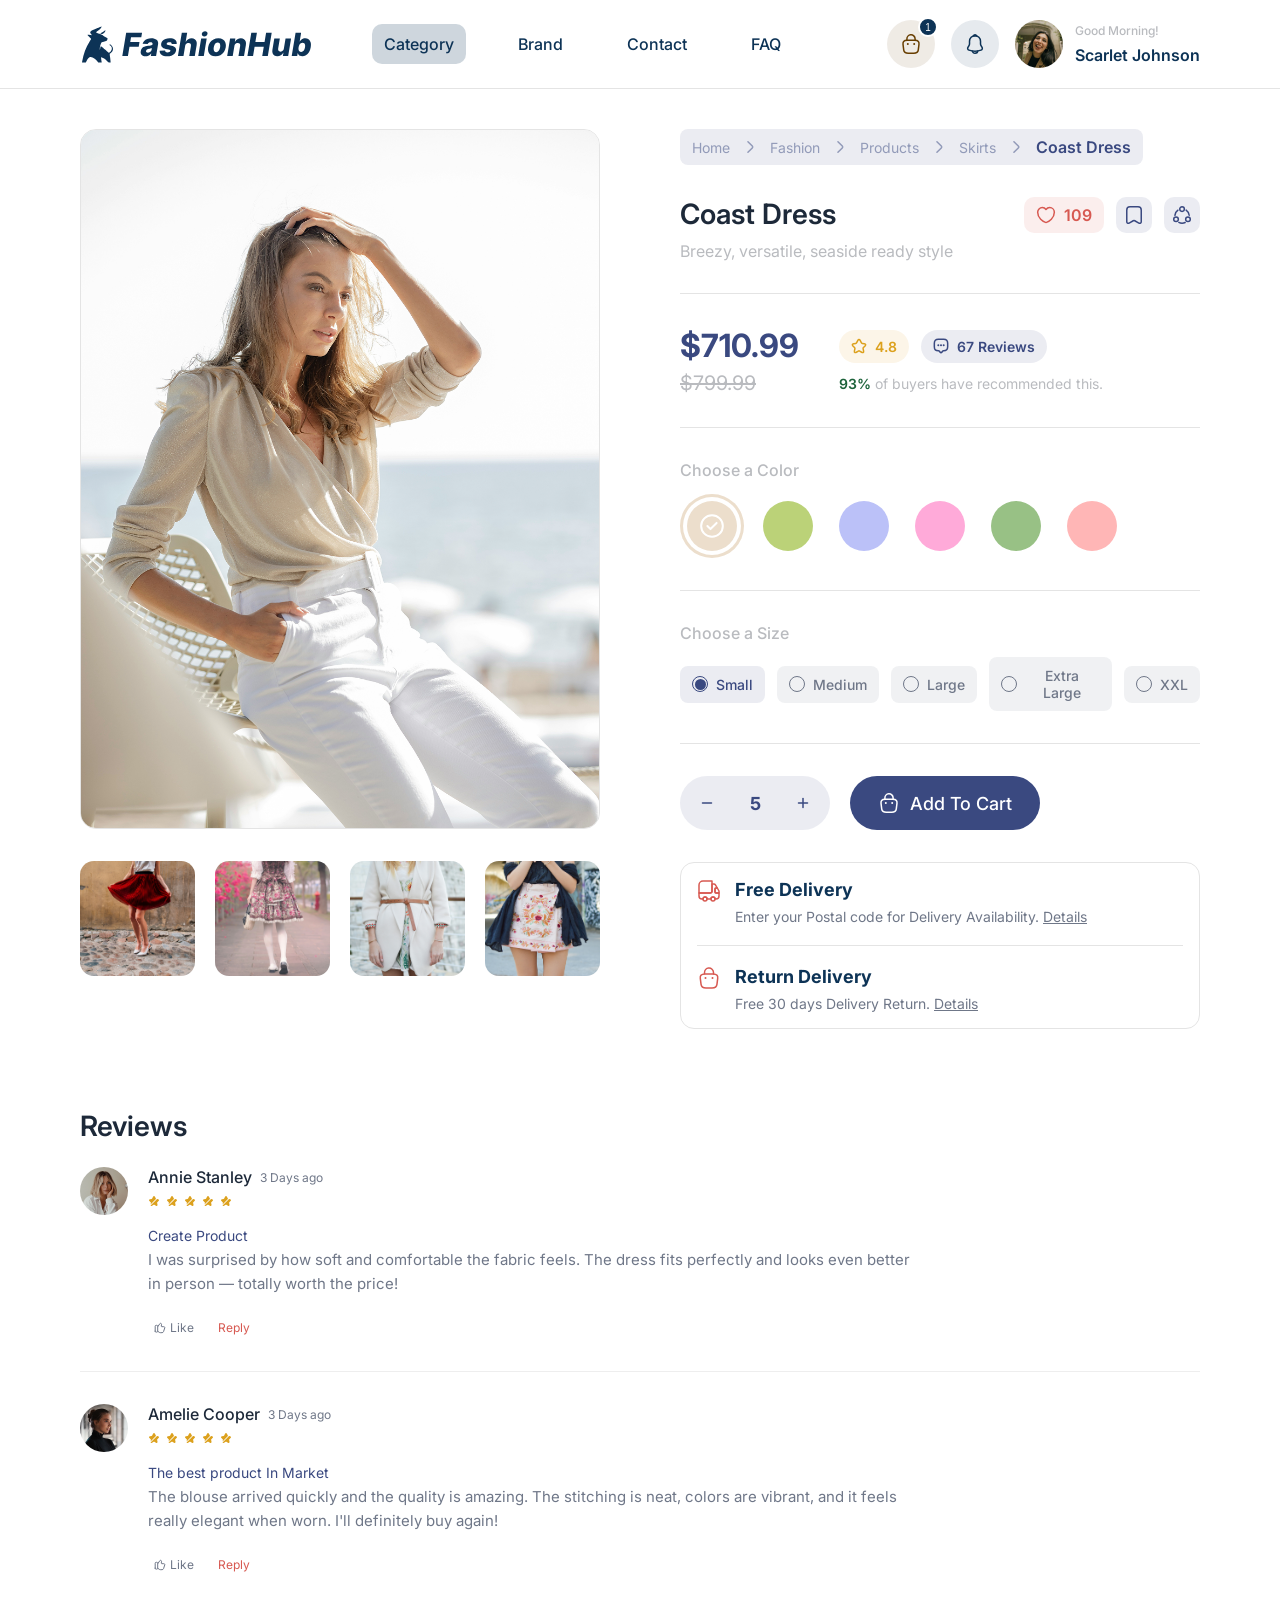
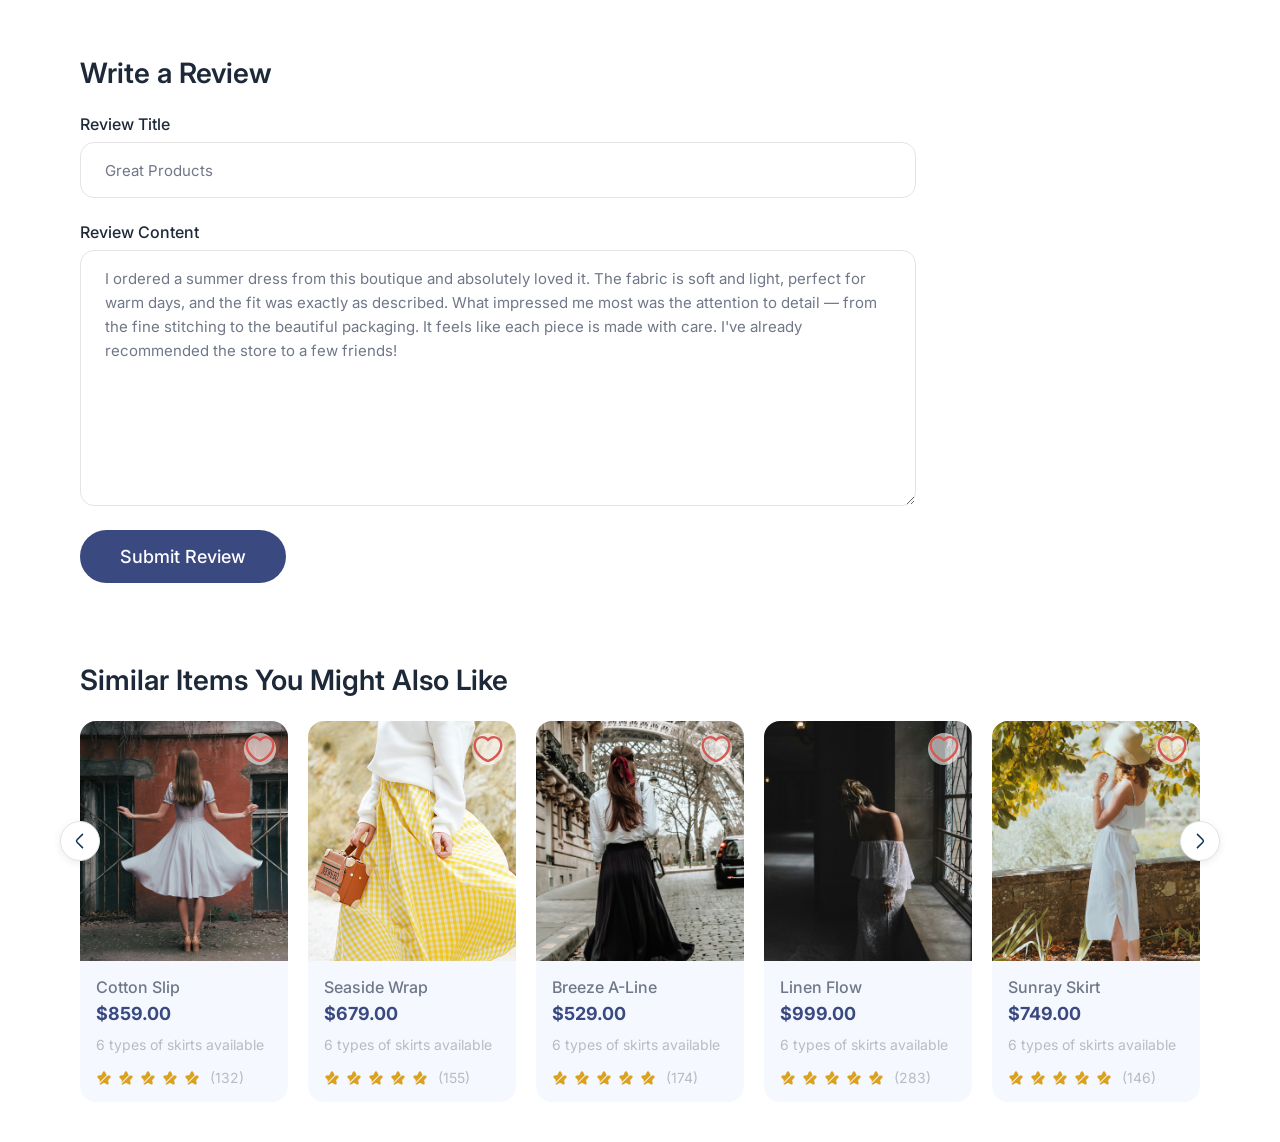
==== commit a026975f: "Update index.html and style.css to enhance review section visuals and improve overall styling" ====
--- a/index.html
+++ b/index.html
@@ -303,11 +303,11 @@
                 <span class="review__time">3 Days ago</span>
               </div>
               <div class="review__stars">
-                <img src="assets/icons/star.svg" alt="" />
-                <img src="assets/icons/star.svg" alt="" />
-                <img src="assets/icons/star.svg" alt="" />
-                <img src="assets/icons/star.svg" alt="" />
-                <img src="assets/icons/star.svg" alt="" />
+                <img src="assets/icons/star-bold.svg" alt="" />
+                <img src="assets/icons/star-bold.svg" alt="" />
+                <img src="assets/icons/star-bold.svg" alt="" />
+                <img src="assets/icons/star-bold.svg" alt="" />
+                <img src="assets/icons/star-bold.svg" alt="" />
               </div>
             </div>
           </div>
@@ -341,11 +341,11 @@
                 <span class="review__time">3 Days ago</span>
               </div>
               <div class="review__stars">
-                <img src="assets/icons/star.svg" alt="" />
-                <img src="assets/icons/star.svg" alt="" />
-                <img src="assets/icons/star.svg" alt="" />
-                <img src="assets/icons/star.svg" alt="" />
-                <img src="assets/icons/star.svg" alt="" />
+                <img src="assets/icons/star-bold.svg" alt="" />
+                <img src="assets/icons/star-bold.svg" alt="" />
+                <img src="assets/icons/star-bold.svg" alt="" />
+                <img src="assets/icons/star-bold.svg" alt="" />
+                <img src="assets/icons/star-bold.svg" alt="" />
               </div>
             </div>
           </div>
@@ -388,6 +388,7 @@
             id="review-content"
             class="write-review__textarea"
             rows="6"
+            placeholder="I ordered a summer dress from this boutique and absolutely loved it. The fabric is soft and light, perfect for warm days, and the fit was exactly as described. What impressed me most was the attention to detail — from the fine stitching to the beautiful packaging. It feels like each piece is made with care. I've already recommended the store to a few friends!"
           ></textarea>
 
           <button type="submit" class="write-review__submit">
@@ -411,7 +412,7 @@
           <div class="similar__grid">
             <article class="similar-card">
               <div class="similar-card__image">
-                <img src="assets/images/similar-1.png" alt="Cotton Slip" />
+                <img src="assets/images/product-6.png" alt="Cotton Slip" />
                 <button
                   type="button"
                   aria-label="Like"
@@ -426,18 +427,18 @@
                 >6 types of skirts available</span
               >
               <div class="similar-card__rate">
-                <img src="assets/icons/star.svg" alt="" />
-                <img src="assets/icons/star.svg" alt="" />
-                <img src="assets/icons/star.svg" alt="" />
-                <img src="assets/icons/star.svg" alt="" />
-                <img src="assets/icons/star.svg" alt="" />
+                <img src="assets/icons/star-bold.svg" alt="" />
+                <img src="assets/icons/star-bold.svg" alt="" />
+                <img src="assets/icons/star-bold.svg" alt="" />
+                <img src="assets/icons/star-bold.svg" alt="" />
+                <img src="assets/icons/star-bold.svg" alt="" />
                 <span class="similar-card__rate-count">(132)</span>
               </div>
             </article>
 
             <article class="similar-card">
               <div class="similar-card__image">
-                <img src="assets/images/similar-2.png" alt="Seaside Wrap" />
+                <img src="assets/images/product-7.png" alt="Seaside Wrap" />
                 <button
                   type="button"
                   aria-label="Like"
@@ -452,18 +453,18 @@
                 >6 types of skirts available</span
               >
               <div class="similar-card__rate">
-                <img src="assets/icons/star.svg" alt="" />
-                <img src="assets/icons/star.svg" alt="" />
-                <img src="assets/icons/star.svg" alt="" />
-                <img src="assets/icons/star.svg" alt="" />
-                <img src="assets/icons/star.svg" alt="" />
+                <img src="assets/icons/star-bold.svg" alt="" />
+                <img src="assets/icons/star-bold.svg" alt="" />
+                <img src="assets/icons/star-bold.svg" alt="" />
+                <img src="assets/icons/star-bold.svg" alt="" />
+                <img src="assets/icons/star-bold.svg" alt="" />
                 <span class="similar-card__rate-count">(155)</span>
               </div>
             </article>
 
             <article class="similar-card">
               <div class="similar-card__image">
-                <img src="assets/images/similar-3.png" alt="Breeze A-Line" />
+                <img src="assets/images/product-8.png" alt="Breeze A-Line" />
                 <button
                   type="button"
                   aria-label="Like"
@@ -478,18 +479,18 @@
                 >6 types of skirts available</span
               >
               <div class="similar-card__rate">
-                <img src="assets/icons/star.svg" alt="" />
-                <img src="assets/icons/star.svg" alt="" />
-                <img src="assets/icons/star.svg" alt="" />
-                <img src="assets/icons/star.svg" alt="" />
-                <img src="assets/icons/star.svg" alt="" />
+                <img src="assets/icons/star-bold.svg" alt="" />
+                <img src="assets/icons/star-bold.svg" alt="" />
+                <img src="assets/icons/star-bold.svg" alt="" />
+                <img src="assets/icons/star-bold.svg" alt="" />
+                <img src="assets/icons/star-bold.svg" alt="" />
                 <span class="similar-card__rate-count">(174)</span>
               </div>
             </article>
 
             <article class="similar-card">
               <div class="similar-card__image">
-                <img src="assets/images/similar-4.png" alt="Linen Flow" />
+                <img src="assets/images/product-9.png" alt="Linen Flow" />
                 <button
                   type="button"
                   aria-label="Like"
@@ -504,18 +505,18 @@
                 >6 types of skirts available</span
               >
               <div class="similar-card__rate">
-                <img src="assets/icons/star.svg" alt="" />
-                <img src="assets/icons/star.svg" alt="" />
-                <img src="assets/icons/star.svg" alt="" />
-                <img src="assets/icons/star.svg" alt="" />
-                <img src="assets/icons/star.svg" alt="" />
+                <img src="assets/icons/star-bold.svg" alt="" />
+                <img src="assets/icons/star-bold.svg" alt="" />
+                <img src="assets/icons/star-bold.svg" alt="" />
+                <img src="assets/icons/star-bold.svg" alt="" />
+                <img src="assets/icons/star-bold.svg" alt="" />
                 <span class="similar-card__rate-count">(283)</span>
               </div>
             </article>
 
             <article class="similar-card">
               <div class="similar-card__image">
-                <img src="assets/images/similar-5.png" alt="Sunray Skirt" />
+                <img src="assets/images/product-10.png" alt="Sunray Skirt" />
                 <button
                   type="button"
                   aria-label="Like"
@@ -530,11 +531,11 @@
                 >6 types of skirts available</span
               >
               <div class="similar-card__rate">
-                <img src="assets/icons/star.svg" alt="" />
-                <img src="assets/icons/star.svg" alt="" />
-                <img src="assets/icons/star.svg" alt="" />
-                <img src="assets/icons/star.svg" alt="" />
-                <img src="assets/icons/star.svg" alt="" />
+                <img src="assets/icons/star-bold.svg" alt="" />
+                <img src="assets/icons/star-bold.svg" alt="" />
+                <img src="assets/icons/star-bold.svg" alt="" />
+                <img src="assets/icons/star-bold.svg" alt="" />
+                <img src="assets/icons/star-bold.svg" alt="" />
                 <span class="similar-card__rate-count">(146)</span>
               </div>
             </article>
@@ -545,7 +546,7 @@
             aria-label="Next items"
             class="similar__arrow similar__arrow--next"
           >
-            <img src="assets/icons/arrow-right-gray.svg" alt="" />
+            <img src="assets/icons/arrow-right.svg" alt="" />
           </button>
         </div>
       </section>
--- a/style.css
+++ b/style.css
@@ -1,69 +1,71 @@
-:root {
-  --color-primary: #0d3356;
-  --color-secondary: #3a4980;
-  --color-text: #1d2939;
-  --color-gray: #6f7788;
-  --color-gray-light: #b9bbbf;
-  --color-border: #e4e4e4;
-  --color-bg-soft: rgba(58, 73, 128, 0.1);
-  --color-red: #d75951;
-  --color-red-soft: rgba(215, 90, 81, 0.1);
-  --color-yellow: #dca11d;
-  --color-yellow-soft: rgba(220, 160, 29, 0.1);
-  --color-green: #1c623a;
-  --color-brown: #683e00;
-  --radius-sm: 8px;
-  --radius-md: 14px;
-  --radius-full: 99px;
-}
-
 *,
 *::before,
 *::after {
+  padding: 0;
   margin: 0;
-  padding: 0;
+  box-sizing: inherit;
+  transition: all 300ms ease;
+}
+
+html {
   box-sizing: border-box;
-}
-
-html {
   scroll-behavior: smooth;
+}
+
+*::selection {
+  color: #fff;
+  background: #3a4980;
+}
+
+*:focus {
+  outline: 4px dashed #0d3356;
+  outline-offset: 4px;
+  border-radius: 4px;
+}
+
+*:focus {
+  outline: none;
+  box-shadow:
+    0 0 0 3px rgba(13, 51, 86, 0.4),
+    0 0 0 6px rgba(13, 51, 86, 0.2);
+}
+
+*::-webkit-scrollbar {
+  width: 8px;
+  height: 8px;
+}
+
+*::-webkit-scrollbar-thumb {
+  background-color: #e4e4e4;
+}
+
+*::-webkit-scrollbar-thumb:hover {
+  background-color: #b9bbbf;
+}
+
+*::-webkit-scrollbar-track {
+  background-color: #f5f9ff;
 }
 
 body {
   font-family: "Inter", sans-serif;
   font-size: 16px;
-  color: var(--color-text);
+  font-weight: 400;
+  color: #1d2939;
+  min-height: 100dvh;
   background-color: #fff;
-  min-height: 100dvh;
-}
-
-img {
-  display: block;
-}
-
-button {
-  font-family: inherit;
-  cursor: pointer;
-}
-
-button:focus-visible,
-a:focus-visible,
-input:focus-visible,
-textarea:focus-visible {
-  outline: 3px solid rgba(13, 51, 86, 0.4);
-  outline-offset: 3px;
-}
-
-.header {
+}
+
+header {
   position: sticky;
   top: 0;
+  display: flex;
+  align-items: center;
+  justify-content: space-between;
+  background-color: #fff;
+  padding: 20px 80px;
+  border-bottom: 1px solid #e4e4e4;
   z-index: 99;
-  display: flex;
-  align-items: center;
-  justify-content: space-between;
-  padding: 16px 80px;
-  background-color: #fff;
-  border-bottom: 1px solid var(--color-border);
 }
 
 .header__brand {
@@ -73,51 +75,51 @@
 }
 
 .header__logo {
-  width: 220px;
+  width: 232px;
 }
 
 .header__nav {
   display: flex;
   align-items: center;
-  gap: 8px;
+  gap: 40px;
 }
 
 .nav__item {
-  padding: 10px 14px;
   font-weight: 500;
-  color: var(--color-primary);
+  color: #0d3356;
   text-decoration: none;
-  border-radius: var(--radius-sm);
-  transition: background-color 0.2s ease;
-}
-
-.nav__item:hover {
-  background-color: rgba(13, 51, 86, 0.1);
-}
-
+  padding: 10px 12px;
+  border-radius: 10px;
+}
+
+.nav__item:hover,
 .nav__item--active {
-  background-color: rgba(13, 51, 86, 0.15);
+  background-color: rgba(13, 51, 86, 0.2);
 }
 
 .header__controls {
   display: flex;
   align-items: center;
-  gap: 12px;
+  gap: 16px;
 }
 
 .header__btn {
-  position: relative;
   display: grid;
   place-items: center;
   width: 48px;
   height: 48px;
   border: none;
-  border-radius: var(--radius-full);
-  transition: background-color 0.2s ease;
+  border-radius: 99px;
+  cursor: pointer;
 }
 
 .header__cart-btn {
+  position: relative;
   background-color: rgba(104, 62, 0, 0.1);
+}
+
+.header__btn:hover {
+  transform: scale(1.05);
 }
 
 .header__cart-btn:hover {
@@ -130,38 +132,37 @@
   right: -3px;
   display: grid;
   place-items: center;
+  font-size: 10px;
+  font-weight: 500;
+  color: #fff;
   width: 20px;
   height: 20px;
-  font-size: 10px;
-  font-weight: 600;
-  color: #fff;
-  background-color: var(--color-primary);
+  background-color: #0d3356;
   border: 2px solid #fff;
-  border-radius: var(--radius-full);
+  border-radius: 99px;
 }
 
 .header__notif-btn {
-  background-color: var(--color-bg-soft);
+  background-color: rgba(13, 51, 86, 0.1);
 }
 
 .header__notif-btn:hover {
-  background-color: rgba(58, 73, 128, 0.2);
+  background-color: rgba(13, 51, 86, 0.2);
 }
 
 .header__user {
   display: grid;
   grid-template-columns: auto 1fr;
-  column-gap: 12px;
-  align-items: center;
-  margin-left: 12px;
+  align-items: center;
+  gap: 0 12px;
 }
 
 .header__user-image {
   grid-row: span 2;
   width: 48px;
   height: 48px;
+  border-radius: 99px;
   overflow: hidden;
-  border-radius: var(--radius-full);
 }
 
 .header__user-image img {
@@ -173,61 +174,47 @@
 .header__greeting {
   font-size: 12px;
   font-weight: 500;
-  color: var(--color-gray-light);
+  color: #b9bbbf;
 }
 
 .header__user-name {
   font-weight: 600;
-  color: var(--color-primary);
-}
-
-main {
-  max-width: 1360px;
-  margin: 0 auto;
-  padding: 40px 80px 80px;
-}
-
-.section-heading {
-  margin-bottom: 28px;
-  font-size: 26px;
-  font-weight: 700;
-  color: var(--color-text);
+  color: #0d3356;
 }
 
 .hero {
   display: flex;
   align-items: flex-start;
-  gap: 72px;
+  gap: 80px;
+  padding: 40px 80px;
 }
 
 .hero__gallery {
   display: grid;
   grid-template-columns: repeat(4, 1fr);
-  gap: 20px;
+  gap: 32px 20px;
   width: 50%;
 }
 
 .hero__gallery-item {
-  height: 150px;
+  aspect-ratio: 1 / 1;
+  border-radius: 14px;
   overflow: hidden;
-  border-radius: var(--radius-md);
 }
 
 .hero__gallery-item img {
   width: 100%;
   height: 100%;
   object-fit: cover;
-  transition: transform 0.3s ease;
-}
-
-.hero__gallery-item:hover img {
-  transform: scale(1.05);
 }
 
 .hero__gallery-item--banner {
   grid-column: span 4;
-  height: 560px;
-  border: 1px solid var(--color-border);
+  width: 100%;
+  height: 700px;
+  aspect-ratio: auto;
+  border: 1px solid #e4e4e4;
+  border-radius: 16px;
 }
 
 .hero__gallery-item--banner img {
@@ -246,21 +233,19 @@
   align-items: center;
   gap: 12px;
   width: max-content;
-  max-width: 100%;
+  background-color: rgba(58, 73, 128, 0.1);
   padding: 8px 12px;
-  background-color: var(--color-bg-soft);
-  border-radius: var(--radius-sm);
+  border-radius: 8px;
 }
 
 .breadcrumb__item {
   font-size: 14px;
-  color: rgba(58, 73, 128, 0.55);
+  color: rgba(58, 73, 128, 0.5);
 }
 
 .breadcrumb__current {
-  font-size: 14px;
   font-weight: 600;
-  color: var(--color-secondary);
+  color: #3a4980;
 }
 
 .product__info-actions {
@@ -268,7 +253,7 @@
   align-items: flex-start;
   justify-content: space-between;
   padding-bottom: 32px;
-  border-bottom: 1px solid var(--color-border);
+  border-bottom: 1px solid #e4e4e4;
 }
 
 .product__info {
@@ -283,7 +268,7 @@
 }
 
 .product__subtitle {
-  color: var(--color-gray-light);
+  color: #b9bbbf;
 }
 
 .product__actions {
@@ -295,13 +280,13 @@
 .product__action {
   display: grid;
   place-items: center;
-  width: 40px;
-  height: 40px;
+  width: 36px;
+  height: 36px;
+  background-color: rgba(58, 73, 128, 0.1);
   padding: 8px;
-  background-color: var(--color-bg-soft);
   border: none;
   border-radius: 10px;
-  transition: background-color 0.2s ease;
+  cursor: pointer;
 }
 
 .product__action:hover {
@@ -313,10 +298,16 @@
   align-items: center;
   gap: 8px;
   width: auto;
+  height: auto;
+  font-family: "Inter", sans-serif;
   font-size: 16px;
   font-weight: 600;
-  color: var(--color-red);
-  background-color: var(--color-red-soft);
+  color: #d75951;
+  background-color: rgba(215, 90, 81, 0.1);
+  padding: 8px 12px;
+  border: none;
+  border-radius: 10px;
+  cursor: pointer;
 }
 
 .product__action--like:hover {
@@ -328,7 +319,7 @@
   align-items: center;
   gap: 40px;
   padding-bottom: 32px;
-  border-bottom: 1px solid var(--color-border);
+  border-bottom: 1px solid #e4e4e4;
 }
 
 .product__price {
@@ -340,18 +331,19 @@
 .product__price-current {
   font-size: 32px;
   font-weight: 700;
-  color: var(--color-secondary);
+  color: #3a4980;
 }
 
 .product__price-original {
   font-size: 20px;
-  color: var(--color-gray-light);
+  color: #b9bbbf;
   text-decoration: line-through;
 }
 
 .product__rate {
   display: grid;
-  grid-template-columns: auto auto;
+  grid-template-columns: auto max-content;
+  justify-items: start;
   gap: 12px;
 }
 
@@ -359,104 +351,118 @@
   display: flex;
   align-items: center;
   gap: 8px;
-  padding: 8px 12px;
   font-size: 14px;
   font-weight: 600;
-  color: var(--color-yellow);
-  background-color: var(--color-yellow-soft);
-  border-radius: var(--radius-full);
+  color: #dca11d;
+  background-color: rgba(220, 160, 29, 0.1);
+  padding: 8px 12px;
+  border-radius: 99px;
+}
+
+.product__reviews:active {
+  transform: scale(0.9);
 }
 
 .product__reviews {
   display: flex;
   align-items: center;
   gap: 8px;
-  padding: 8px 12px;
   font-size: 14px;
   font-weight: 600;
-  color: var(--color-secondary);
-  background-color: var(--color-bg-soft);
-  border-radius: var(--radius-full);
+  color: #3a4980;
+  background-color: rgba(58, 73, 128, 0.1);
+  padding: 8px 12px;
+  border-radius: 99px;
 }
 
 .product__recommendation {
   grid-column: span 2;
   font-size: 14px;
-  color: var(--color-gray-light);
+  color: #b9bbbf;
 }
 
 .product__recommendation-percent {
+  color: #1c623a;
   font-weight: 600;
-  color: var(--color-green);
+}
+
+.product__colors {
+  display: flex;
+  flex-direction: column;
+  gap: 14px;
+  padding-bottom: 32px;
+  border-bottom: 1px solid #e4e4e4;
 }
 
 .product__section-title {
   font-size: 16px;
   font-weight: 500;
-  color: var(--color-gray-light);
-}
-
-.product__colors,
+  color: #b9bbbf;
+}
+
+.product__colors-list {
+  display: grid;
+  grid-template-columns: repeat(6, 64px);
+  align-items: center;
+  gap: 12px;
+}
+
+.product__color {
+  display: grid;
+  place-items: center;
+  width: 100%;
+  height: 64px;
+  background-color: transparent;
+  border: none;
+  border-radius: 99px;
+  cursor: pointer;
+}
+
+.product__color-swatch {
+  display: grid;
+  place-items: center;
+  width: 50px;
+  height: 50px;
+  color: var(--color);
+  background-color: var(--color);
+  border-radius: 99px;
+}
+
+.product__color--selected .product__color-swatch,
+.product__color-swatch:hover {
+  box-shadow:
+    0 0 0 4px #fff,
+    0 0 0 7px currentColor;
+}
+
 .product__sizes {
   display: flex;
   flex-direction: column;
   gap: 14px;
   padding-bottom: 32px;
-  border-bottom: 1px solid var(--color-border);
-}
-
-.product__colors-list {
+  border-bottom: 1px solid #e4e4e4;
+}
+
+.product__size-list {
+  list-style: none;
   display: flex;
   align-items: center;
   gap: 12px;
 }
 
-.product__color {
-  display: grid;
-  place-items: center;
-  width: 56px;
-  height: 56px;
-  background-color: transparent;
-  border: none;
-  border-radius: var(--radius-full);
-}
-
-.product__color-swatch {
-  display: grid;
-  place-items: center;
-  width: 48px;
-  height: 48px;
-  background-color: var(--color);
-  border-radius: var(--radius-full);
-  transition: box-shadow 0.2s ease;
-}
-
-.product__color:hover .product__color-swatch,
-.product__color--selected .product__color-swatch {
-  box-shadow:
-    0 0 0 4px #fff,
-    0 0 0 7px var(--color);
-}
-
-.product__size-list {
-  display: flex;
-  flex-wrap: wrap;
-  align-items: center;
-  gap: 12px;
-}
-
 .product__size {
   display: flex;
   align-items: center;
   gap: 8px;
-  padding: 10px 14px;
+  font-family: "Inter", sans-serif;
   font-size: 14px;
   font-weight: 500;
-  color: var(--color-gray);
+  color: #6f7788;
   background-color: rgba(111, 119, 136, 0.1);
+  padding: 10px 12px;
   border: none;
-  border-radius: var(--radius-sm);
-  transition: background-color 0.2s ease;
+  border-radius: 8px;
+  cursor: pointer;
 }
 
 .product__size:hover {
@@ -464,33 +470,33 @@
 }
 
 .product__size--selected {
-  color: var(--color-secondary);
-  background-color: var(--color-bg-soft);
+  background-color: rgba(58, 73, 128, 0.1);
+  color: #3a4980;
 }
 
 .product__size-radio {
   display: flex;
-  align-items: center;
   justify-content: center;
+  align-items: center;
   width: 16px;
   height: 16px;
-  border: 1px solid var(--color-gray);
-  border-radius: var(--radius-full);
+  border: 1px solid #6f7788;
+  border-radius: 99px;
 }
 
 .product__size--selected .product__size-radio {
-  border-color: var(--color-secondary);
+  border: 1px solid #3a4980;
 }
 
 .product__size-indicator {
-  width: 10px;
-  height: 10px;
+  width: 11px;
+  height: 11px;
   background-color: transparent;
-  border-radius: var(--radius-full);
+  border-radius: 99px;
 }
 
 .product__size--selected .product__size-indicator {
-  background-color: var(--color-secondary);
+  background-color: #3a4980;
 }
 
 .product__actions-panel {
@@ -501,36 +507,36 @@
 
 .product__quantity {
   display: grid;
-  grid-template-columns: 54px 1fr 54px;
-  align-items: center;
-  width: 160px;
-  height: 54px;
+  grid-template-columns: repeat(3, auto);
+  align-items: center;
+  justify-content: space-between;
+  justify-items: center;
+  font-family: "Inter", sans-serif;
   font-size: 18px;
   font-weight: 700;
-  color: var(--color-secondary);
-  background-color: var(--color-bg-soft);
-  border-radius: var(--radius-full);
-}
-
-.product__quantity-value {
-  text-align: center;
+  color: #3a4980;
+  width: 150px;
+  height: 54px;
+  background-color: rgba(58, 73, 128, 0.1);
+  border-radius: 99px;
 }
 
 .product__quantity-btn {
   display: grid;
   place-items: center;
+  width: 54px;
   height: 100%;
   background-color: transparent;
   border: none;
-  transition: background-color 0.2s ease;
+  cursor: pointer;
 }
 
 .product__quantity-btn:first-child {
-  border-radius: var(--radius-full) 0 0 var(--radius-full);
+  border-radius: 99px 0 0 99px;
 }
 
 .product__quantity-btn:last-child {
-  border-radius: 0 var(--radius-full) var(--radius-full) 0;
+  border-radius: 0 99px 99px 0;
 }
 
 .product__quantity-btn:hover {
@@ -541,201 +547,269 @@
   display: flex;
   align-items: center;
   gap: 10px;
-  padding: 16px 28px;
+  font-family: "Inter", sans-serif;
   font-size: 18px;
   font-weight: 500;
   color: #fff;
-  background-color: var(--color-secondary);
+  background-color: #3a4980;
+  padding: 16px 28px;
   border: none;
-  border-radius: var(--radius-full);
-  transition: background-color 0.2s ease;
+  border-radius: 99px;
+  cursor: pointer;
 }
 
 .product__add-to-cart:hover {
-  background-color: var(--color-primary);
+  background-color: #0d3356;
+  box-shadow: 0 4px 12px rgba(13, 51, 86, 0.2);
 }
 
 .product__features {
   display: flex;
   flex-direction: column;
   gap: 20px;
-  padding: 16px 20px;
-  border: 1px solid var(--color-border);
-  border-radius: var(--radius-md);
+  padding: 16px;
+  border: 1px solid #e4e4e4;
+  border-radius: 14px;
+}
+
+.product__features div:first-child {
+  padding-bottom: 20px;
+  border-bottom: 1px solid #e4e4e4;
 }
 
 .product__feature {
   display: grid;
   grid-template-columns: auto 1fr;
-  gap: 6px 14px;
-}
-
-.product__feature:not(:last-child) {
-  padding-bottom: 20px;
-  border-bottom: 1px solid var(--color-border);
+  gap: 8px 14px;
 }
 
 .product__feature img {
   grid-row: span 2;
-  margin-top: 2px;
 }
 
 .product__feature-title {
   font-size: 18px;
   font-weight: 700;
-  color: var(--color-primary);
+  color: #0d3356;
 }
 
 .product__feature-link {
   font-size: 14px;
-  color: var(--color-gray);
-}
-
-.product__feature-link a {
+  color: #6f7788;
+}
+
+.product__feature-link a:link {
   color: inherit;
 }
 
 .reviews,
 .write-review,
 .similar {
-  margin-top: 72px;
+  padding: 40px 80px;
+}
+
+.section-heading {
+  font-size: 28px;
+  font-weight: 600;
+  color: #1d2939;
 }
 
 .review {
-  padding: 28px 0;
-  border-bottom: 1px solid var(--color-border);
+  display: grid;
+  grid-template-columns: 48px 1fr;
+  column-gap: 20px;
+  align-items: start;
+  padding-top: 24px;
+}
+
+.review + .review {
+  padding-top: 32px;
+}
+
+.review:not(:last-child) {
+  padding-bottom: 32px;
+  border-bottom: 1px solid #eee;
 }
 
 .review__header {
-  display: flex;
-  align-items: center;
-  gap: 16px;
-  margin-bottom: 16px;
+  display: contents;
 }
 
 .review__avatar {
-  width: 52px;
-  height: 52px;
+  grid-column: 1;
+  grid-row: 1 / span 4;
+  width: 48px;
+  height: 48px;
   object-fit: cover;
-  border-radius: var(--radius-full);
+  border-radius: 99px;
 }
 
 .review__meta {
+  grid-column: 2;
   display: flex;
   flex-direction: column;
+  gap: 8px;
+  margin-bottom: 20px;
+}
+
+.review__author {
+  display: flex;
+  align-items: center;
+  gap: 8px;
+}
+
+.review__name {
+  font-size: 16px;
+  font-weight: 500;
+  color: #1d2939;
+}
+
+.review__time {
+  font-size: 12px;
+  font-weight: 400;
+  color: #6f7788;
+}
+
+.review__stars {
+  display: flex;
+  align-items: center;
   gap: 6px;
 }
 
-.review__author {
-  display: flex;
-  align-items: baseline;
-  gap: 10px;
-}
-
-.review__name {
-  font-weight: 700;
-  color: var(--color-primary);
-}
-
-.review__time {
-  font-size: 13px;
-  color: var(--color-gray-light);
-}
-
-.review__stars {
-  display: flex;
-  align-items: center;
-  gap: 2px;
+.review__stars img {
+  width: 12px;
+  height: 12px;
 }
 
 .review__title {
-  margin-bottom: 6px;
+  grid-column: 2;
+  font-size: 14px;
+  font-weight: 400;
+  color: #3a4980;
+}
+
+.review__text {
+  grid-column: 2;
+  max-width: 768px;
+  margin-top: 4px;
+  font-size: 15px;
+  font-weight: 400;
+  line-height: 24px;
+  color: #6f7788;
+}
+
+.review__footer {
+  grid-column: 2;
+  display: flex;
+  align-items: center;
+  gap: 12px;
+  margin-top: 20px;
+}
+
+.review__btn {
+  display: inline-flex;
+  align-items: center;
+  gap: 4px;
+  font-family: "Inter", sans-serif;
+  font-size: 12px;
+  font-weight: 400;
+  background-color: transparent;
+  padding: 4px 6px;
+  border: none;
+  border-radius: 6px;
+  cursor: pointer;
+}
+
+.review__btn--like {
+  color: #6f7788;
+}
+
+.review__btn--like:hover {
+  background-color: rgba(111, 119, 136, 0.15);
+}
+
+.review__btn--reply {
+  color: #d75951;
+}
+
+.review__btn--reply:hover {
+  background-color: rgba(215, 90, 81, 0.15);
+}
+
+.write-review__form {
+  display: flex;
+  flex-direction: column;
+  gap: 8px;
+  max-width: 836px;
+  margin-top: 24px;
+}
+
+.write-review__label {
   font-size: 16px;
-  font-weight: 600;
-}
-
-.review__text {
-  max-width: 860px;
-  line-height: 1.7;
-  color: var(--color-gray);
-}
-
-.review__footer {
-  display: flex;
-  align-items: center;
-  gap: 20px;
-  margin-top: 18px;
-}
-
-.review__btn {
-  display: flex;
-  align-items: center;
-  gap: 6px;
-  font-size: 14px;
-  background-color: transparent;
-  border: none;
-}
-
-.review__btn--like {
-  font-weight: 600;
-  color: var(--color-gray-light);
-}
-
-.review__btn--reply {
-  font-weight: 600;
-  color: var(--color-red);
-}
-
-.write-review__form {
-  display: flex;
-  flex-direction: column;
-  align-items: flex-start;
-}
-
-.write-review__label {
-  margin-bottom: 10px;
-  font-size: 15px;
-  font-weight: 600;
-  color: var(--color-text);
+  font-weight: 500;
+  color: #1d2939;
 }
 
 .write-review__input,
 .write-review__textarea {
-  width: min(100%, 860px);
-  margin-bottom: 24px;
-  padding: 16px 20px;
-  font-family: inherit;
+  width: 100%;
+  margin-bottom: 16px;
+  font-family: "Inter", sans-serif;
   font-size: 15px;
-  color: var(--color-text);
+  line-height: 24px;
+  color: #1d2939;
   background-color: #fff;
-  border: 1px solid var(--color-border);
-  border-radius: var(--radius-md);
+  padding: 16px 24px;
+  border: 1px solid #e4e4e4;
+  border-radius: 14px;
+}
+
+.write-review__input {
+  height: 56px;
+}
+
+.write-review__textarea {
+  min-height: 256px;
   resize: vertical;
 }
 
 .write-review__input::placeholder,
 .write-review__textarea::placeholder {
-  color: var(--color-gray-light);
+  color: #6f7788;
 }
 
 .write-review__input:focus,
 .write-review__textarea:focus {
-  border-color: var(--color-secondary);
+  border-color: #3a4980;
 }
 
 .write-review__submit {
-  padding: 14px 36px;
-  font-size: 16px;
-  font-weight: 600;
+  align-self: flex-start;
+  font-family: "Inter", sans-serif;
+  font-size: 18px;
+  font-weight: 500;
   color: #fff;
-  background-color: var(--color-secondary);
+  background-color: #3a4980;
+  padding: 16px 40px;
   border: none;
-  border-radius: var(--radius-full);
-  transition: background-color 0.2s ease;
+  border-radius: 99px;
+  cursor: pointer;
 }
 
 .write-review__submit:hover {
-  background-color: var(--color-primary);
+  background-color: #0d3356;
+  transform: translateY(-2px);
+  box-shadow: 0 4px 12px rgba(13, 51, 86, 0.2);
+}
+
+.write-review__submit:active {
+  transform: translateY(0);
+}
+
+.similar {
+  display: flex;
+  flex-direction: column;
+  gap: 24px;
 }
 
 .similar__slider {
@@ -750,21 +824,21 @@
 
 .similar__arrow {
   position: absolute;
-  top: 110px;
+  top: 100px;
   z-index: 2;
   display: grid;
   place-items: center;
   width: 40px;
   height: 40px;
   background-color: #fff;
-  border: 1px solid var(--color-border);
-  border-radius: var(--radius-full);
+  border: 1px solid #e4e4e4;
+  border-radius: 99px;
   box-shadow: 0 2px 8px rgba(0, 0, 0, 0.08);
-  transition: background-color 0.2s ease;
+  cursor: pointer;
 }
 
 .similar__arrow:hover {
-  background-color: var(--color-bg-soft);
+  background-color: rgba(58, 73, 128, 0.1);
 }
 
 .similar__arrow--prev {
@@ -775,118 +849,98 @@
   right: -20px;
 }
 
+.similar-card {
+  display: flex;
+  flex-direction: column;
+  gap: 6px;
+  padding-bottom: 16px;
+  background-color: #f5f9ff;
+  border-radius: 16px;
+  cursor: pointer;
+}
+
+.similar-card:hover {
+  transform: translateY(-8px);
+  box-shadow: 0 10px 20px rgba(0, 0, 0, 0.1);
+}
+
+.similar-card > :not(.similar-card__image) {
+  padding: 0 16px;
+}
+
 .similar-card__image {
   position: relative;
-  height: 220px;
-  margin-bottom: 14px;
+  width: 100%;
+  height: 240px;
+  margin-bottom: 10px;
+  border-radius: 16px 16px 0 0;
   overflow: hidden;
-  border-radius: var(--radius-md);
 }
 
 .similar-card__image img {
   width: 100%;
   height: 100%;
   object-fit: cover;
-  transition: transform 0.3s ease;
-}
-
-.similar-card:hover .similar-card__image img {
-  transform: scale(1.05);
 }
 
 .similar-card__like {
   position: absolute;
-  top: 10px;
-  right: 10px;
+  top: 12px;
+  right: 12px;
   display: grid;
   place-items: center;
   width: 32px;
   height: 32px;
+  background-color: rgba(255, 255, 255, 0.6);
+  border: none;
+  border-radius: 99px;
+  cursor: pointer;
+}
+
+.similar-card__like:hover {
   background-color: rgba(255, 255, 255, 0.9);
-  border: none;
-  border-radius: var(--radius-full);
+  transform: scale(1.15);
+  box-shadow: 0 4px 10px rgba(0, 0, 0, 0.15);
+}
+
+.similar-card__like:active {
+  transform: scale(0.9);
 }
 
 .similar-card__name {
-  margin-bottom: 4px;
   font-size: 16px;
-  font-weight: 600;
+  font-weight: 500;
+  color: #6f7788;
 }
 
 .similar-card__price {
-  display: block;
-  margin-bottom: 4px;
-  font-size: 17px;
+  font-size: 18px;
   font-weight: 700;
-  color: var(--color-secondary);
+  color: #3a4980;
 }
 
 .similar-card__types {
-  display: block;
-  margin-bottom: 8px;
-  font-size: 13px;
-  color: var(--color-gray-light);
+  margin-top: 6px;
+  font-size: 14px;
+  font-weight: 400;
+  color: #b9bbbf;
 }
 
 .similar-card__rate {
   display: flex;
   align-items: center;
-  gap: 2px;
+  gap: 6px;
+  margin-top: 10px;
+}
+
+.similar-card__rate img {
+  width: 16px;
+  height: 16px;
 }
 
 .similar-card__rate-count {
-  margin-left: 6px;
-  font-size: 13px;
-  color: var(--color-gray-light);
-}
-
-@media (max-width: 1200px) {
-  .similar__grid {
-    grid-template-columns: repeat(3, 1fr);
-  }
-}
-
-@media (max-width: 992px) {
-  .header {
-    padding: 16px 32px;
-  }
-
-  .header__brand {
-    gap: 24px;
-  }
-
-  .header__logo {
-    width: 160px;
-  }
-
-  main {
-    padding: 32px;
-  }
-
-  .hero {
-    flex-direction: column;
-  }
-
-  .hero__gallery,
-  .product {
-    width: 100%;
-  }
-}
-
-@media (max-width: 768px) {
-  .header__nav {
-    display: none;
-  }
-
-  .header__greeting {
-    display: none;
-  }
-
-  .similar__grid {
-    grid-template-columns: repeat(2, 1fr);
-  }
-
-  .similar__arrow {
-    display: none;
-  }
-}
+  margin-left: 4px;
+  font-size: 14px;
+  font-weight: 400;
+  color: #b9bbbf;
+}
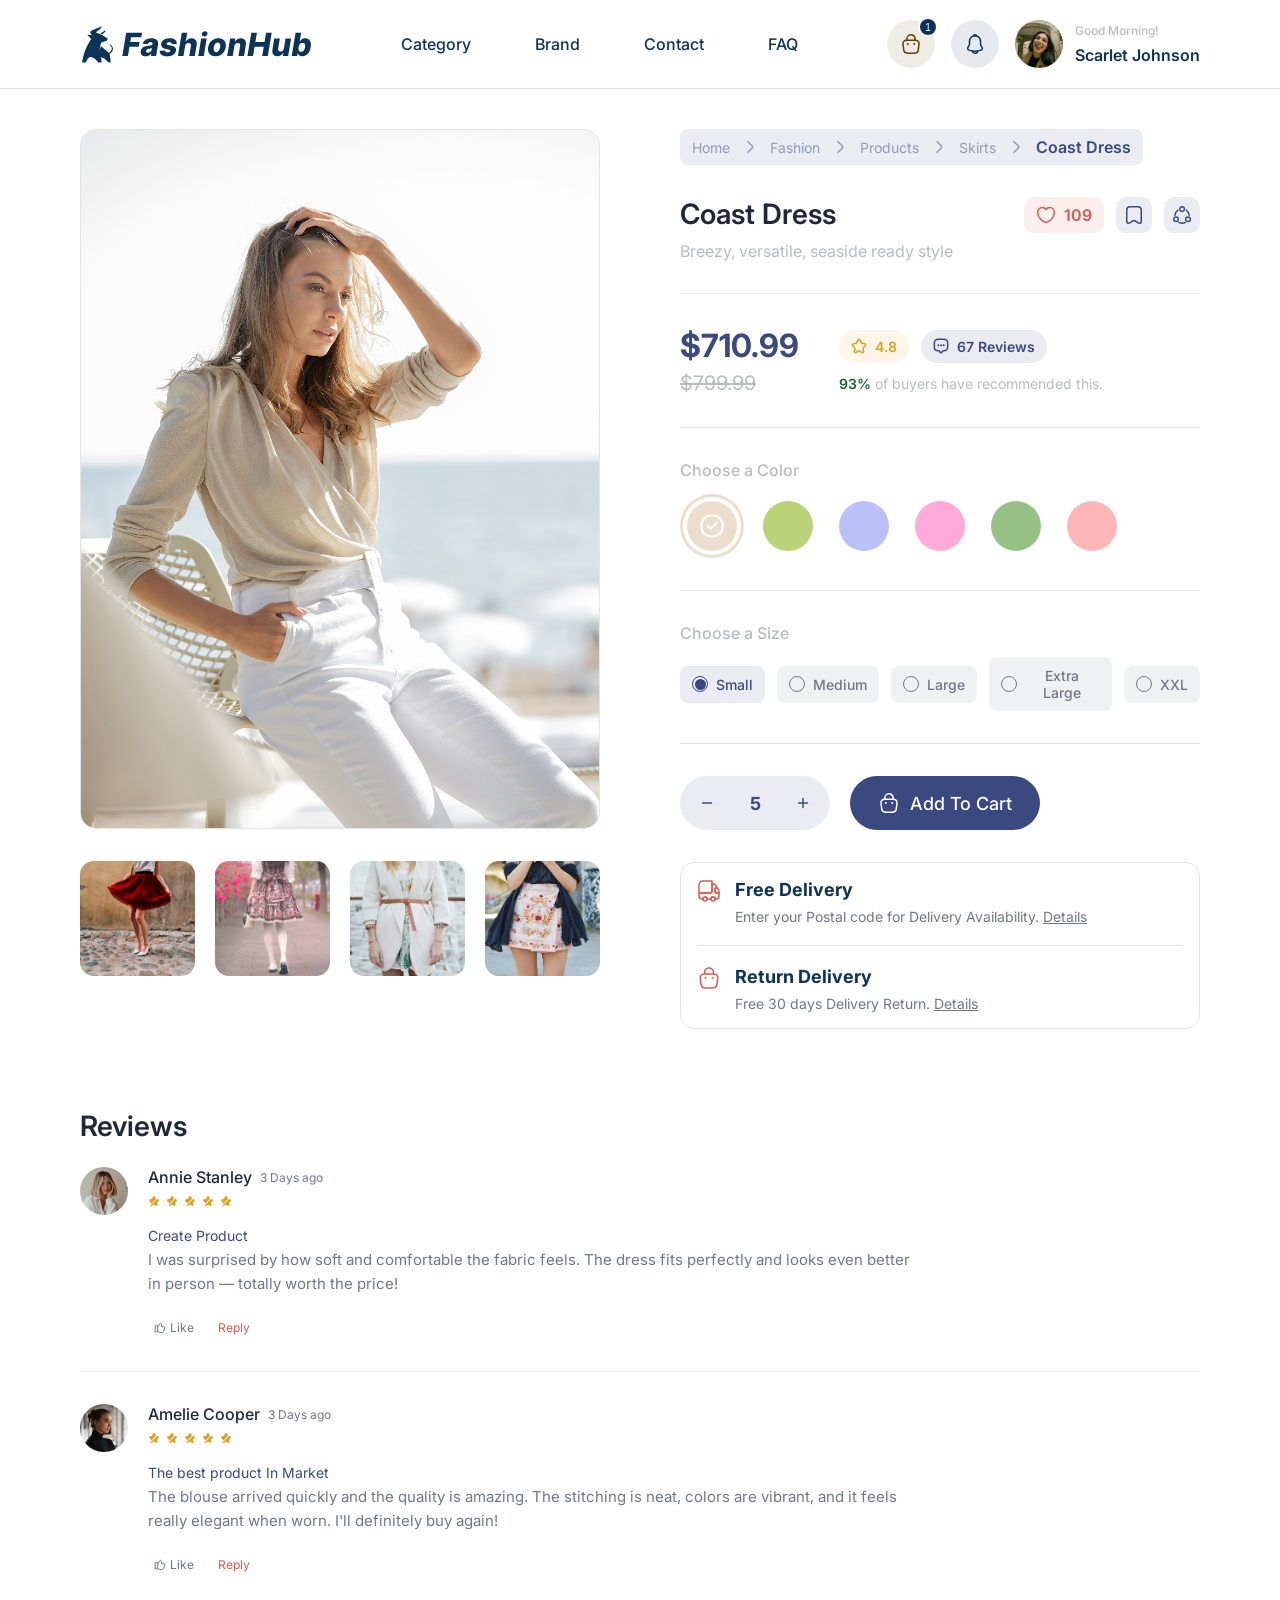
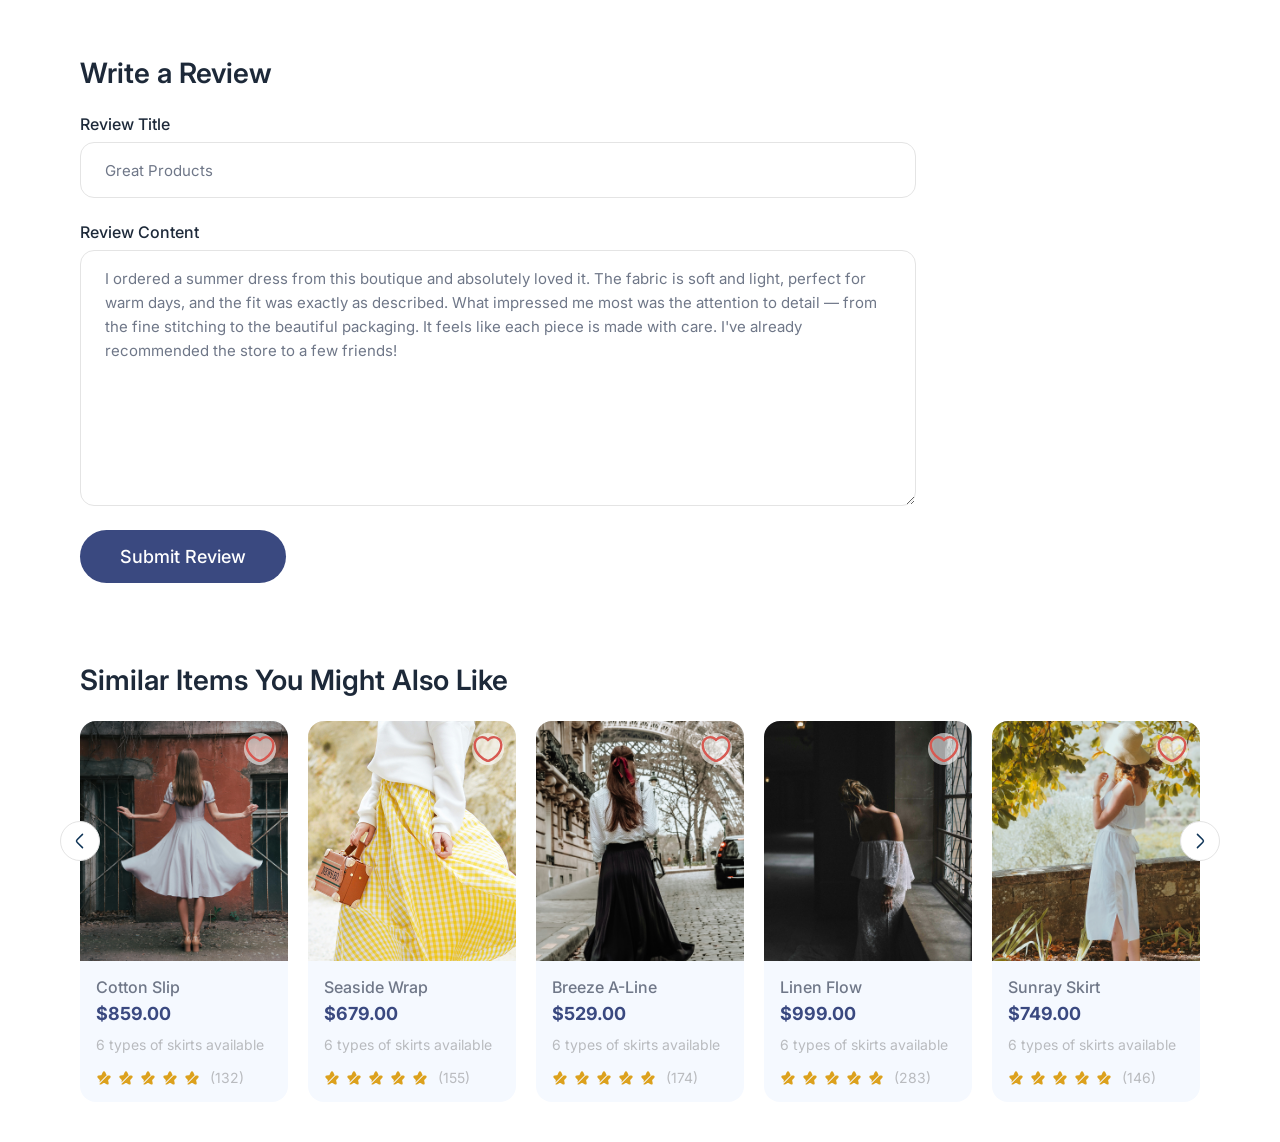
==== commit 8d7d2dc7: "Refactor navigation markup for consistency and remove custom scrollbar styles from CSS" ====
--- a/index.html
+++ b/index.html
@@ -21,14 +21,13 @@
           alt="FashionHub logo"
           class="header__logo"
         />
-        <nav class="header__nav">
-          <a href="#category" class="nav__item nav__item--active">Category</a>
-          <a href="#brand" class="nav__item">Brand</a>
-          <a href="#contact" class="nav__item">Contact</a>
-          <a href="#FAQ" class="nav__item">FAQ</a>
-        </nav>
       </div>
-
+      <nav class="header__nav">
+        <a href="#category" class="nav__item">Category</a>
+        <a href="#brand" class="nav__item">Brand</a>
+        <a href="#contact" class="nav__item">Contact</a>
+        <a href="#FAQ" class="nav__item">FAQ</a>
+      </nav>
       <div class="header__controls">
         <button
           type="button"
@@ -38,7 +37,6 @@
           <img src="assets/icons/bag-brown.svg" alt="" />
           <span class="header__cart-count">1</span>
         </button>
-
         <button
           type="button"
           aria-label="Notification"
@@ -46,7 +44,6 @@
         >
           <img src="assets/icons/notification.svg" alt="" />
         </button>
-
         <div class="header__user">
           <div class="header__user-image">
             <img src="assets/images/user-1.png" alt="Scarlet Johnson" />
--- a/style.css
+++ b/style.css
@@ -1,3 +1,49 @@
+:root {
+  --color-primary: #0d3356;
+  --color-secondary: #3a4980;
+  --color-text: #1d2939;
+  --color-gray: #6f7788;
+  --color-gray-light: #b9bbbf;
+  --color-red: #d75951;
+  --color-yellow: #dca11d;
+  --color-green: #1c623a;
+  --color-white: #fff;
+  --color-border: #e4e4e4;
+  --color-border-light: #eee;
+  --color-bg-light: #f5f9ff;
+
+  --color-primary-focus: rgba(13, 51, 86, 0.4);
+  --color-primary-soft: rgba(13, 51, 86, 0.1);
+  --color-primary-soft-hover: rgba(13, 51, 86, 0.2);
+  --color-secondary-half: rgba(58, 73, 128, 0.5);
+  --color-secondary-soft: rgba(58, 73, 128, 0.1);
+  --color-secondary-soft-hover: rgba(58, 73, 128, 0.2);
+  --color-red-soft: rgba(215, 90, 81, 0.1);
+  --color-red-soft-hover: rgba(215, 90, 81, 0.2);
+  --color-red-tint: rgba(215, 90, 81, 0.15);
+  --color-brown-soft: rgba(104, 62, 0, 0.1);
+  --color-brown-soft-hover: rgba(104, 62, 0, 0.2);
+  --color-yellow-soft: rgba(220, 160, 29, 0.1);
+  --color-gray-soft: rgba(111, 119, 136, 0.1);
+  --color-gray-tint: rgba(111, 119, 136, 0.15);
+  --color-white-60: rgba(255, 255, 255, 0.6);
+  --color-white-90: rgba(255, 255, 255, 0.9);
+
+  --shadow-light: 0 2px 8px rgba(0, 0, 0, 0.08);
+  --shadow-medium: 0 4px 10px rgba(0, 0, 0, 0.15);
+  --shadow-card: 0 10px 20px rgba(0, 0, 0, 0.1);
+
+  --radius-xs: 6px;
+  --radius-sm: 8px;
+  --radius-btn: 10px;
+  --radius-md: 14px;
+  --radius-lg: 16px;
+  --radius-full: 99px;
+
+  --font-main: "Inter", sans-serif;
+  --page-padding: 80px;
+}
+
 *,
 *::before,
 *::after {
@@ -13,12 +59,12 @@
 }
 
 *::selection {
-  color: #fff;
-  background: #3a4980;
+  color: var(--color-white);
+  background: var(--color-secondary);
 }
 
 *:focus {
-  outline: 4px dashed #0d3356;
+  outline: 4px dashed var(--color-primary);
   outline-offset: 4px;
   border-radius: 4px;
 }
@@ -26,34 +72,17 @@
 *:focus {
   outline: none;
   box-shadow:
-    0 0 0 3px rgba(13, 51, 86, 0.4),
-    0 0 0 6px rgba(13, 51, 86, 0.2);
-}
-
-*::-webkit-scrollbar {
-  width: 8px;
-  height: 8px;
-}
-
-*::-webkit-scrollbar-thumb {
-  background-color: #e4e4e4;
-}
-
-*::-webkit-scrollbar-thumb:hover {
-  background-color: #b9bbbf;
-}
-
-*::-webkit-scrollbar-track {
-  background-color: #f5f9ff;
+    0 0 0 3px var(--color-primary-focus),
+    0 0 0 6px var(--color-primary-soft-hover);
 }
 
 body {
-  font-family: "Inter", sans-serif;
+  font-family: var(--font-main);
   font-size: 16px;
   font-weight: 400;
-  color: #1d2939;
+  color: var(--color-text);
   min-height: 100dvh;
-  background-color: #fff;
+  background-color: var(--color-white);
 }
 
 header {
@@ -62,9 +91,9 @@
   display: flex;
   align-items: center;
   justify-content: space-between;
-  background-color: #fff;
-  padding: 20px 80px;
-  border-bottom: 1px solid #e4e4e4;
+  background-color: var(--color-white);
+  padding: 20px var(--page-padding);
+  border-bottom: 1px solid var(--color-border);
   z-index: 99;
 }
 
@@ -86,15 +115,15 @@
 
 .nav__item {
   font-weight: 500;
-  color: #0d3356;
+  color: var(--color-primary);
   text-decoration: none;
   padding: 10px 12px;
-  border-radius: 10px;
+  border-radius: var(--radius-btn);
 }
 
 .nav__item:hover,
-.nav__item--active {
-  background-color: rgba(13, 51, 86, 0.2);
+.nav__item:focus {
+  background-color: var(--color-primary-soft-hover);
 }
 
 .header__controls {
@@ -109,13 +138,13 @@
   width: 48px;
   height: 48px;
   border: none;
-  border-radius: 99px;
+  border-radius: var(--radius-full);
   cursor: pointer;
 }
 
 .header__cart-btn {
   position: relative;
-  background-color: rgba(104, 62, 0, 0.1);
+  background-color: var(--color-brown-soft);
 }
 
 .header__btn:hover {
@@ -123,7 +152,7 @@
 }
 
 .header__cart-btn:hover {
-  background-color: rgba(104, 62, 0, 0.2);
+  background-color: var(--color-brown-soft-hover);
 }
 
 .header__cart-count {
@@ -134,20 +163,20 @@
   place-items: center;
   font-size: 10px;
   font-weight: 500;
-  color: #fff;
+  color: var(--color-white);
   width: 20px;
   height: 20px;
-  background-color: #0d3356;
-  border: 2px solid #fff;
-  border-radius: 99px;
+  background-color: var(--color-primary);
+  border: 2px solid var(--color-white);
+  border-radius: var(--radius-full);
 }
 
 .header__notif-btn {
-  background-color: rgba(13, 51, 86, 0.1);
+  background-color: var(--color-primary-soft);
 }
 
 .header__notif-btn:hover {
-  background-color: rgba(13, 51, 86, 0.2);
+  background-color: var(--color-primary-soft-hover);
 }
 
 .header__user {
@@ -161,7 +190,7 @@
   grid-row: span 2;
   width: 48px;
   height: 48px;
-  border-radius: 99px;
+  border-radius: var(--radius-full);
   overflow: hidden;
 }
 
@@ -174,19 +203,19 @@
 .header__greeting {
   font-size: 12px;
   font-weight: 500;
-  color: #b9bbbf;
+  color: var(--color-gray-light);
 }
 
 .header__user-name {
   font-weight: 600;
-  color: #0d3356;
+  color: var(--color-primary);
 }
 
 .hero {
   display: flex;
   align-items: flex-start;
   gap: 80px;
-  padding: 40px 80px;
+  padding: 40px var(--page-padding);
 }
 
 .hero__gallery {
@@ -198,7 +227,7 @@
 
 .hero__gallery-item {
   aspect-ratio: 1 / 1;
-  border-radius: 14px;
+  border-radius: var(--radius-md);
   overflow: hidden;
 }
 
@@ -213,8 +242,8 @@
   width: 100%;
   height: 700px;
   aspect-ratio: auto;
-  border: 1px solid #e4e4e4;
-  border-radius: 16px;
+  border: 1px solid var(--color-border);
+  border-radius: var(--radius-lg);
 }
 
 .hero__gallery-item--banner img {
@@ -233,19 +262,19 @@
   align-items: center;
   gap: 12px;
   width: max-content;
-  background-color: rgba(58, 73, 128, 0.1);
+  background-color: var(--color-secondary-soft);
   padding: 8px 12px;
-  border-radius: 8px;
+  border-radius: var(--radius-sm);
 }
 
 .breadcrumb__item {
   font-size: 14px;
-  color: rgba(58, 73, 128, 0.5);
+  color: var(--color-secondary-half);
 }
 
 .breadcrumb__current {
   font-weight: 600;
-  color: #3a4980;
+  color: var(--color-secondary);
 }
 
 .product__info-actions {
@@ -253,7 +282,7 @@
   align-items: flex-start;
   justify-content: space-between;
   padding-bottom: 32px;
-  border-bottom: 1px solid #e4e4e4;
+  border-bottom: 1px solid var(--color-border);
 }
 
 .product__info {
@@ -268,7 +297,7 @@
 }
 
 .product__subtitle {
-  color: #b9bbbf;
+  color: var(--color-gray-light);
 }
 
 .product__actions {
@@ -282,15 +311,15 @@
   place-items: center;
   width: 36px;
   height: 36px;
-  background-color: rgba(58, 73, 128, 0.1);
+  background-color: var(--color-secondary-soft);
   padding: 8px;
   border: none;
-  border-radius: 10px;
+  border-radius: var(--radius-btn);
   cursor: pointer;
 }
 
 .product__action:hover {
-  background-color: rgba(58, 73, 128, 0.2);
+  background-color: var(--color-secondary-soft-hover);
 }
 
 .product__action--like {
@@ -299,19 +328,19 @@
   gap: 8px;
   width: auto;
   height: auto;
-  font-family: "Inter", sans-serif;
+  font-family: var(--font-main);
   font-size: 16px;
   font-weight: 600;
-  color: #d75951;
-  background-color: rgba(215, 90, 81, 0.1);
+  color: var(--color-red);
+  background-color: var(--color-red-soft);
   padding: 8px 12px;
   border: none;
-  border-radius: 10px;
+  border-radius: var(--radius-btn);
   cursor: pointer;
 }
 
 .product__action--like:hover {
-  background-color: rgba(215, 90, 81, 0.2);
+  background-color: var(--color-red-soft-hover);
 }
 
 .product__price-rate {
@@ -319,7 +348,7 @@
   align-items: center;
   gap: 40px;
   padding-bottom: 32px;
-  border-bottom: 1px solid #e4e4e4;
+  border-bottom: 1px solid var(--color-border);
 }
 
 .product__price {
@@ -331,12 +360,12 @@
 .product__price-current {
   font-size: 32px;
   font-weight: 700;
-  color: #3a4980;
+  color: var(--color-secondary);
 }
 
 .product__price-original {
   font-size: 20px;
-  color: #b9bbbf;
+  color: var(--color-gray-light);
   text-decoration: line-through;
 }
 
@@ -353,10 +382,10 @@
   gap: 8px;
   font-size: 14px;
   font-weight: 600;
-  color: #dca11d;
-  background-color: rgba(220, 160, 29, 0.1);
+  color: var(--color-yellow);
+  background-color: var(--color-yellow-soft);
   padding: 8px 12px;
-  border-radius: 99px;
+  border-radius: var(--radius-full);
 }
 
 .product__reviews:active {
@@ -369,20 +398,20 @@
   gap: 8px;
   font-size: 14px;
   font-weight: 600;
-  color: #3a4980;
-  background-color: rgba(58, 73, 128, 0.1);
+  color: var(--color-secondary);
+  background-color: var(--color-secondary-soft);
   padding: 8px 12px;
-  border-radius: 99px;
+  border-radius: var(--radius-full);
 }
 
 .product__recommendation {
   grid-column: span 2;
   font-size: 14px;
-  color: #b9bbbf;
+  color: var(--color-gray-light);
 }
 
 .product__recommendation-percent {
-  color: #1c623a;
+  color: var(--color-green);
   font-weight: 600;
 }
 
@@ -391,13 +420,13 @@
   flex-direction: column;
   gap: 14px;
   padding-bottom: 32px;
-  border-bottom: 1px solid #e4e4e4;
+  border-bottom: 1px solid var(--color-border);
 }
 
 .product__section-title {
   font-size: 16px;
   font-weight: 500;
-  color: #b9bbbf;
+  color: var(--color-gray-light);
 }
 
 .product__colors-list {
@@ -414,7 +443,7 @@
   height: 64px;
   background-color: transparent;
   border: none;
-  border-radius: 99px;
+  border-radius: var(--radius-full);
   cursor: pointer;
 }
 
@@ -425,13 +454,13 @@
   height: 50px;
   color: var(--color);
   background-color: var(--color);
-  border-radius: 99px;
+  border-radius: var(--radius-full);
 }
 
 .product__color--selected .product__color-swatch,
 .product__color-swatch:hover {
   box-shadow:
-    0 0 0 4px #fff,
+    0 0 0 4px var(--color-white),
     0 0 0 7px currentColor;
 }
 
@@ -440,7 +469,7 @@
   flex-direction: column;
   gap: 14px;
   padding-bottom: 32px;
-  border-bottom: 1px solid #e4e4e4;
+  border-bottom: 1px solid var(--color-border);
 }
 
 .product__size-list {
@@ -454,24 +483,24 @@
   display: flex;
   align-items: center;
   gap: 8px;
-  font-family: "Inter", sans-serif;
+  font-family: var(--font-main);
   font-size: 14px;
   font-weight: 500;
-  color: #6f7788;
-  background-color: rgba(111, 119, 136, 0.1);
+  color: var(--color-gray);
+  background-color: var(--color-gray-soft);
   padding: 10px 12px;
   border: none;
-  border-radius: 8px;
+  border-radius: var(--radius-sm);
   cursor: pointer;
 }
 
 .product__size:hover {
-  background-color: rgba(58, 73, 128, 0.2);
+  background-color: var(--color-secondary-soft-hover);
 }
 
 .product__size--selected {
-  background-color: rgba(58, 73, 128, 0.1);
-  color: #3a4980;
+  background-color: var(--color-secondary-soft);
+  color: var(--color-secondary);
 }
 
 .product__size-radio {
@@ -480,23 +509,23 @@
   align-items: center;
   width: 16px;
   height: 16px;
-  border: 1px solid #6f7788;
-  border-radius: 99px;
+  border: 1px solid var(--color-gray);
+  border-radius: var(--radius-full);
 }
 
 .product__size--selected .product__size-radio {
-  border: 1px solid #3a4980;
+  border: 1px solid var(--color-secondary);
 }
 
 .product__size-indicator {
   width: 11px;
   height: 11px;
   background-color: transparent;
-  border-radius: 99px;
+  border-radius: var(--radius-full);
 }
 
 .product__size--selected .product__size-indicator {
-  background-color: #3a4980;
+  background-color: var(--color-secondary);
 }
 
 .product__actions-panel {
@@ -511,14 +540,14 @@
   align-items: center;
   justify-content: space-between;
   justify-items: center;
-  font-family: "Inter", sans-serif;
+  font-family: var(--font-main);
   font-size: 18px;
   font-weight: 700;
-  color: #3a4980;
+  color: var(--color-secondary);
   width: 150px;
   height: 54px;
-  background-color: rgba(58, 73, 128, 0.1);
-  border-radius: 99px;
+  background-color: var(--color-secondary-soft);
+  border-radius: var(--radius-full);
 }
 
 .product__quantity-btn {
@@ -532,35 +561,35 @@
 }
 
 .product__quantity-btn:first-child {
-  border-radius: 99px 0 0 99px;
+  border-radius: var(--radius-full) 0 0 var(--radius-full);
 }
 
 .product__quantity-btn:last-child {
-  border-radius: 0 99px 99px 0;
+  border-radius: 0 var(--radius-full) var(--radius-full) 0;
 }
 
 .product__quantity-btn:hover {
-  background-color: rgba(58, 73, 128, 0.2);
+  background-color: var(--color-secondary-soft-hover);
 }
 
 .product__add-to-cart {
   display: flex;
   align-items: center;
   gap: 10px;
-  font-family: "Inter", sans-serif;
+  font-family: var(--font-main);
   font-size: 18px;
   font-weight: 500;
-  color: #fff;
-  background-color: #3a4980;
+  color: var(--color-white);
+  background-color: var(--color-secondary);
   padding: 16px 28px;
   border: none;
-  border-radius: 99px;
+  border-radius: var(--radius-full);
   cursor: pointer;
 }
 
 .product__add-to-cart:hover {
-  background-color: #0d3356;
-  box-shadow: 0 4px 12px rgba(13, 51, 86, 0.2);
+  background-color: var(--color-primary);
+  box-shadow: 0 4px 12px var(--color-primary-soft-hover);
 }
 
 .product__features {
@@ -568,13 +597,13 @@
   flex-direction: column;
   gap: 20px;
   padding: 16px;
-  border: 1px solid #e4e4e4;
-  border-radius: 14px;
+  border: 1px solid var(--color-border);
+  border-radius: var(--radius-md);
 }
 
 .product__features div:first-child {
   padding-bottom: 20px;
-  border-bottom: 1px solid #e4e4e4;
+  border-bottom: 1px solid var(--color-border);
 }
 
 .product__feature {
@@ -590,12 +619,12 @@
 .product__feature-title {
   font-size: 18px;
   font-weight: 700;
-  color: #0d3356;
+  color: var(--color-primary);
 }
 
 .product__feature-link {
   font-size: 14px;
-  color: #6f7788;
+  color: var(--color-gray);
 }
 
 .product__feature-link a:link {
@@ -605,13 +634,13 @@
 .reviews,
 .write-review,
 .similar {
-  padding: 40px 80px;
+  padding: 40px var(--page-padding);
 }
 
 .section-heading {
   font-size: 28px;
   font-weight: 600;
-  color: #1d2939;
+  color: var(--color-text);
 }
 
 .review {
@@ -628,7 +657,7 @@
 
 .review:not(:last-child) {
   padding-bottom: 32px;
-  border-bottom: 1px solid #eee;
+  border-bottom: 1px solid var(--color-border-light);
 }
 
 .review__header {
@@ -641,7 +670,7 @@
   width: 48px;
   height: 48px;
   object-fit: cover;
-  border-radius: 99px;
+  border-radius: var(--radius-full);
 }
 
 .review__meta {
@@ -661,13 +690,13 @@
 .review__name {
   font-size: 16px;
   font-weight: 500;
-  color: #1d2939;
+  color: var(--color-text);
 }
 
 .review__time {
   font-size: 12px;
   font-weight: 400;
-  color: #6f7788;
+  color: var(--color-gray);
 }
 
 .review__stars {
@@ -685,7 +714,7 @@
   grid-column: 2;
   font-size: 14px;
   font-weight: 400;
-  color: #3a4980;
+  color: var(--color-secondary);
 }
 
 .review__text {
@@ -695,7 +724,7 @@
   font-size: 15px;
   font-weight: 400;
   line-height: 24px;
-  color: #6f7788;
+  color: var(--color-gray);
 }
 
 .review__footer {
@@ -710,30 +739,30 @@
   display: inline-flex;
   align-items: center;
   gap: 4px;
-  font-family: "Inter", sans-serif;
+  font-family: var(--font-main);
   font-size: 12px;
   font-weight: 400;
   background-color: transparent;
   padding: 4px 6px;
   border: none;
-  border-radius: 6px;
+  border-radius: var(--radius-xs);
   cursor: pointer;
 }
 
 .review__btn--like {
-  color: #6f7788;
+  color: var(--color-gray);
 }
 
 .review__btn--like:hover {
-  background-color: rgba(111, 119, 136, 0.15);
+  background-color: var(--color-gray-tint);
 }
 
 .review__btn--reply {
-  color: #d75951;
+  color: var(--color-red);
 }
 
 .review__btn--reply:hover {
-  background-color: rgba(215, 90, 81, 0.15);
+  background-color: var(--color-red-tint);
 }
 
 .write-review__form {
@@ -747,21 +776,21 @@
 .write-review__label {
   font-size: 16px;
   font-weight: 500;
-  color: #1d2939;
+  color: var(--color-text);
 }
 
 .write-review__input,
 .write-review__textarea {
   width: 100%;
   margin-bottom: 16px;
-  font-family: "Inter", sans-serif;
+  font-family: var(--font-main);
   font-size: 15px;
   line-height: 24px;
-  color: #1d2939;
-  background-color: #fff;
+  color: var(--color-text);
+  background-color: var(--color-white);
   padding: 16px 24px;
-  border: 1px solid #e4e4e4;
-  border-radius: 14px;
+  border: 1px solid var(--color-border);
+  border-radius: var(--radius-md);
 }
 
 .write-review__input {
@@ -775,31 +804,31 @@
 
 .write-review__input::placeholder,
 .write-review__textarea::placeholder {
-  color: #6f7788;
+  color: var(--color-gray);
 }
 
 .write-review__input:focus,
 .write-review__textarea:focus {
-  border-color: #3a4980;
+  border-color: var(--color-secondary);
 }
 
 .write-review__submit {
   align-self: flex-start;
-  font-family: "Inter", sans-serif;
+  font-family: var(--font-main);
   font-size: 18px;
   font-weight: 500;
-  color: #fff;
-  background-color: #3a4980;
+  color: var(--color-white);
+  background-color: var(--color-secondary);
   padding: 16px 40px;
   border: none;
-  border-radius: 99px;
+  border-radius: var(--radius-full);
   cursor: pointer;
 }
 
 .write-review__submit:hover {
-  background-color: #0d3356;
+  background-color: var(--color-primary);
   transform: translateY(-2px);
-  box-shadow: 0 4px 12px rgba(13, 51, 86, 0.2);
+  box-shadow: 0 4px 12px var(--color-primary-soft-hover);
 }
 
 .write-review__submit:active {
@@ -830,15 +859,15 @@
   place-items: center;
   width: 40px;
   height: 40px;
-  background-color: #fff;
-  border: 1px solid #e4e4e4;
-  border-radius: 99px;
-  box-shadow: 0 2px 8px rgba(0, 0, 0, 0.08);
+  background-color: var(--color-white);
+  border: 1px solid var(--color-border);
+  border-radius: var(--radius-full);
+  box-shadow: 0 2px 8px var(--shadow-light);
   cursor: pointer;
 }
 
 .similar__arrow:hover {
-  background-color: rgba(58, 73, 128, 0.1);
+  background-color: var(--color-secondary-soft);
 }
 
 .similar__arrow--prev {
@@ -854,14 +883,14 @@
   flex-direction: column;
   gap: 6px;
   padding-bottom: 16px;
-  background-color: #f5f9ff;
-  border-radius: 16px;
+  background-color: var(--color-bg-light);
+  border-radius: var(--radius-lg);
   cursor: pointer;
 }
 
 .similar-card:hover {
   transform: translateY(-8px);
-  box-shadow: 0 10px 20px rgba(0, 0, 0, 0.1);
+  box-shadow: 0 10px 20px var(--shadow-card);
 }
 
 .similar-card > :not(.similar-card__image) {
@@ -873,7 +902,7 @@
   width: 100%;
   height: 240px;
   margin-bottom: 10px;
-  border-radius: 16px 16px 0 0;
+  border-radius: var(--radius-lg) var(--radius-lg) 0 0;
   overflow: hidden;
 }
 
@@ -891,16 +920,16 @@
   place-items: center;
   width: 32px;
   height: 32px;
-  background-color: rgba(255, 255, 255, 0.6);
+  background-color: var(--color-white-60);
   border: none;
-  border-radius: 99px;
+  border-radius: var(--radius-full);
   cursor: pointer;
 }
 
 .similar-card__like:hover {
-  background-color: rgba(255, 255, 255, 0.9);
+  background-color: var(--color-white-90);
   transform: scale(1.15);
-  box-shadow: 0 4px 10px rgba(0, 0, 0, 0.15);
+  box-shadow: 0 4px 10px var(--shadow-medium);
 }
 
 .similar-card__like:active {
@@ -910,20 +939,20 @@
 .similar-card__name {
   font-size: 16px;
   font-weight: 500;
-  color: #6f7788;
+  color: var(--color-gray);
 }
 
 .similar-card__price {
   font-size: 18px;
   font-weight: 700;
-  color: #3a4980;
+  color: var(--color-secondary);
 }
 
 .similar-card__types {
   margin-top: 6px;
   font-size: 14px;
   font-weight: 400;
-  color: #b9bbbf;
+  color: var(--color-gray-light);
 }
 
 .similar-card__rate {
@@ -942,5 +971,5 @@
   margin-left: 4px;
   font-size: 14px;
   font-weight: 400;
-  color: #b9bbbf;
-}
+  color: var(--color-gray-light);
+}
